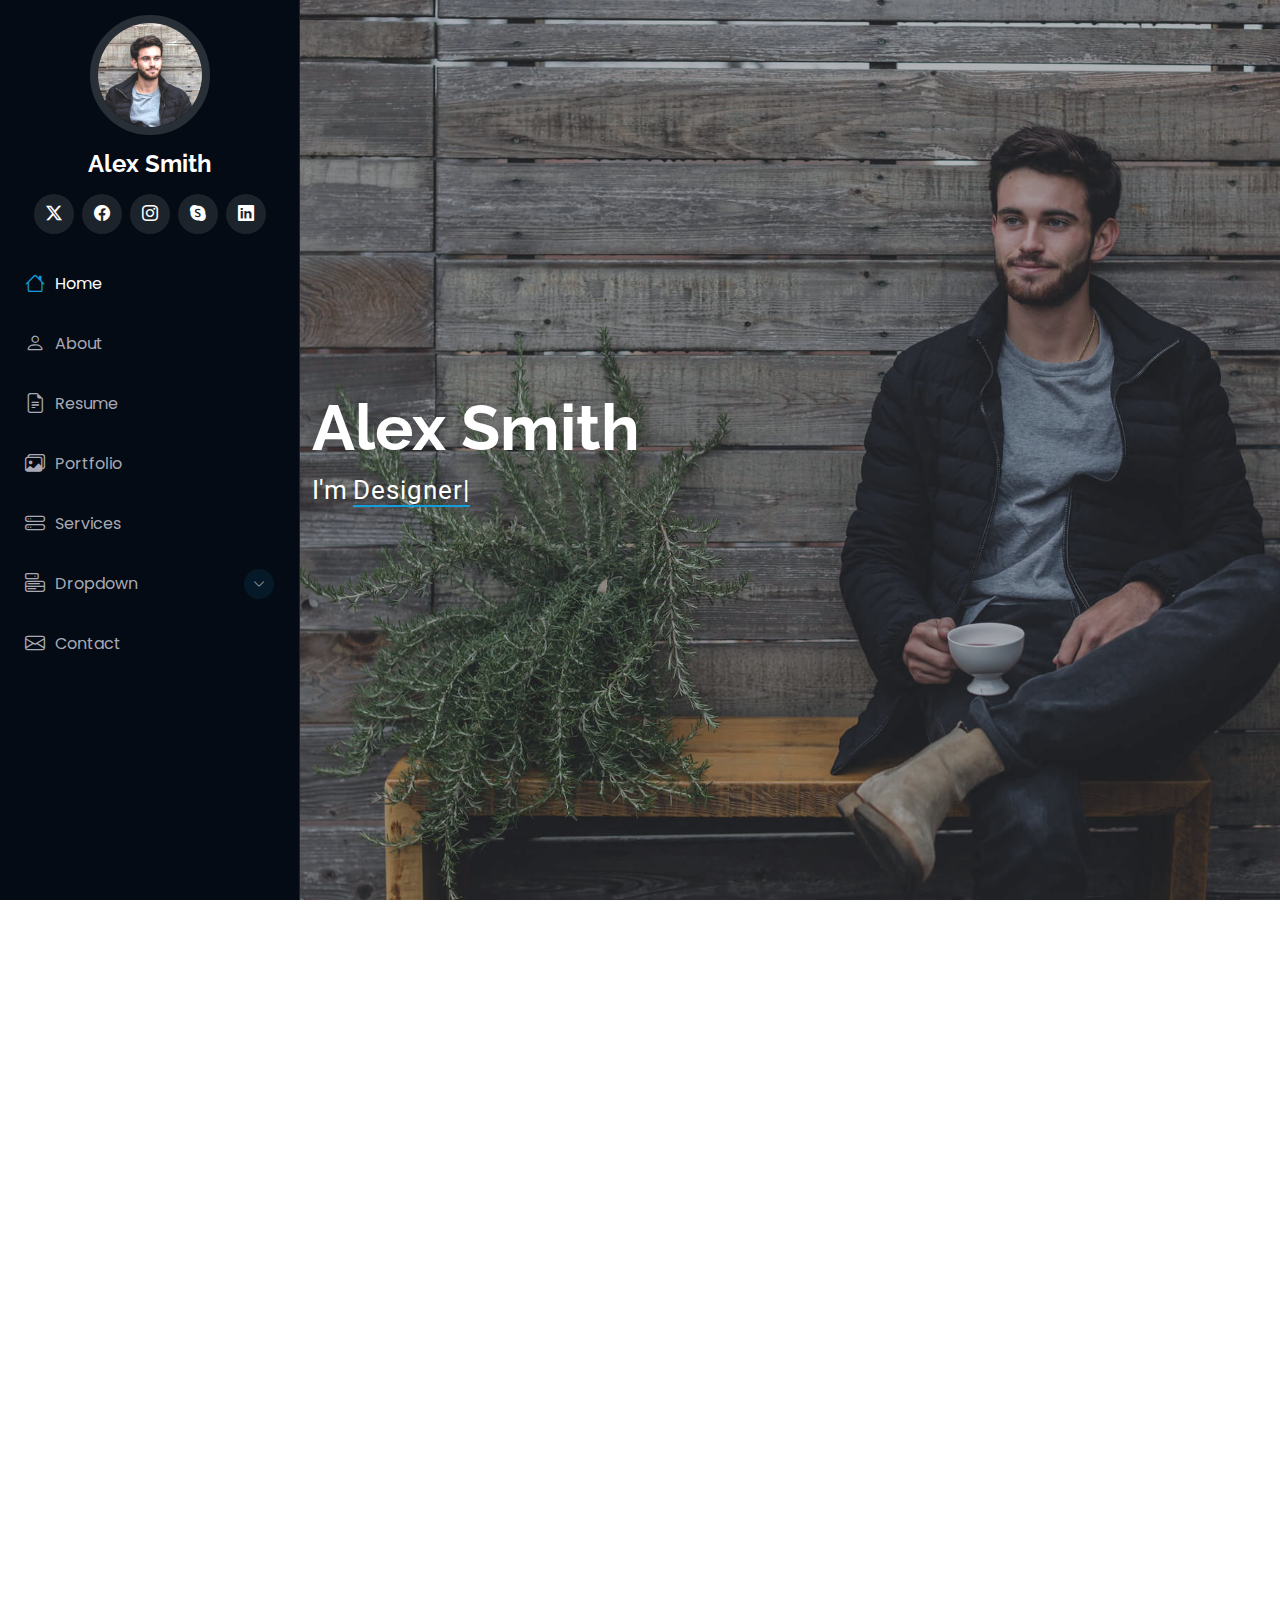
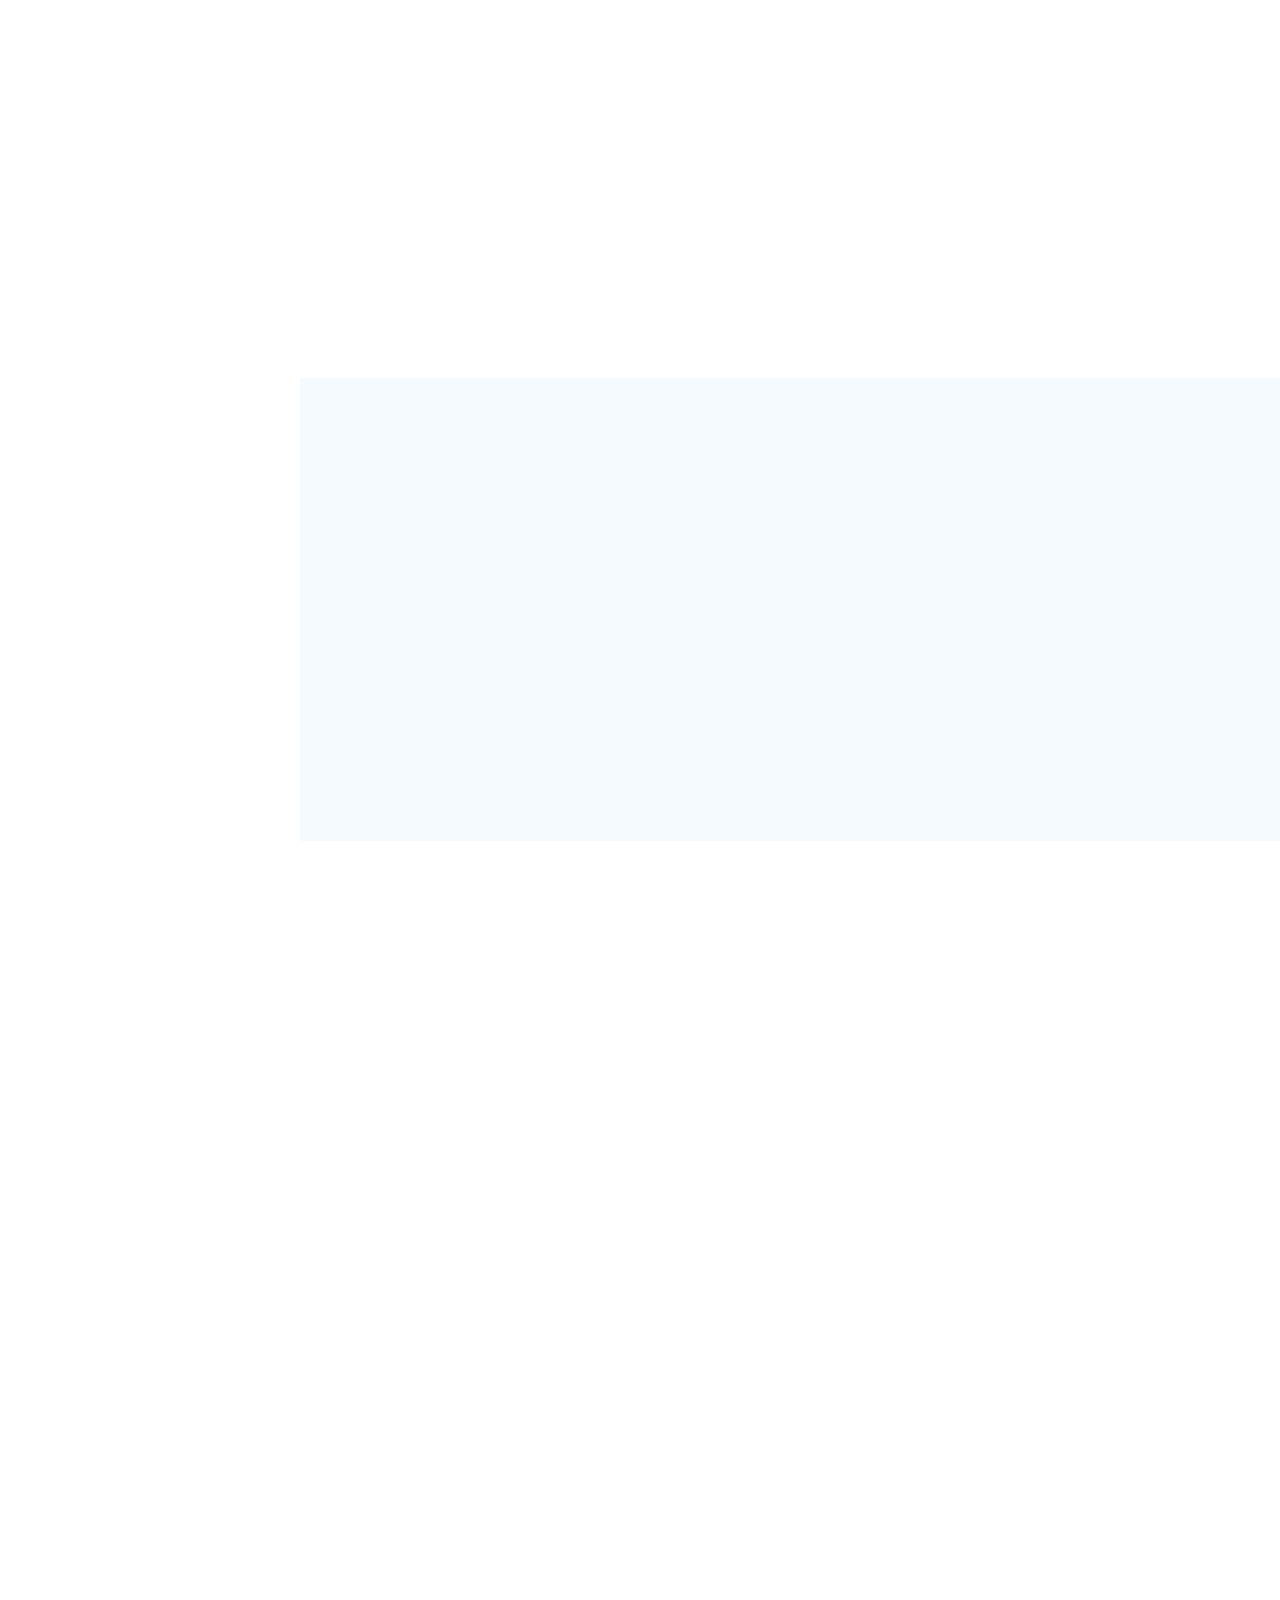
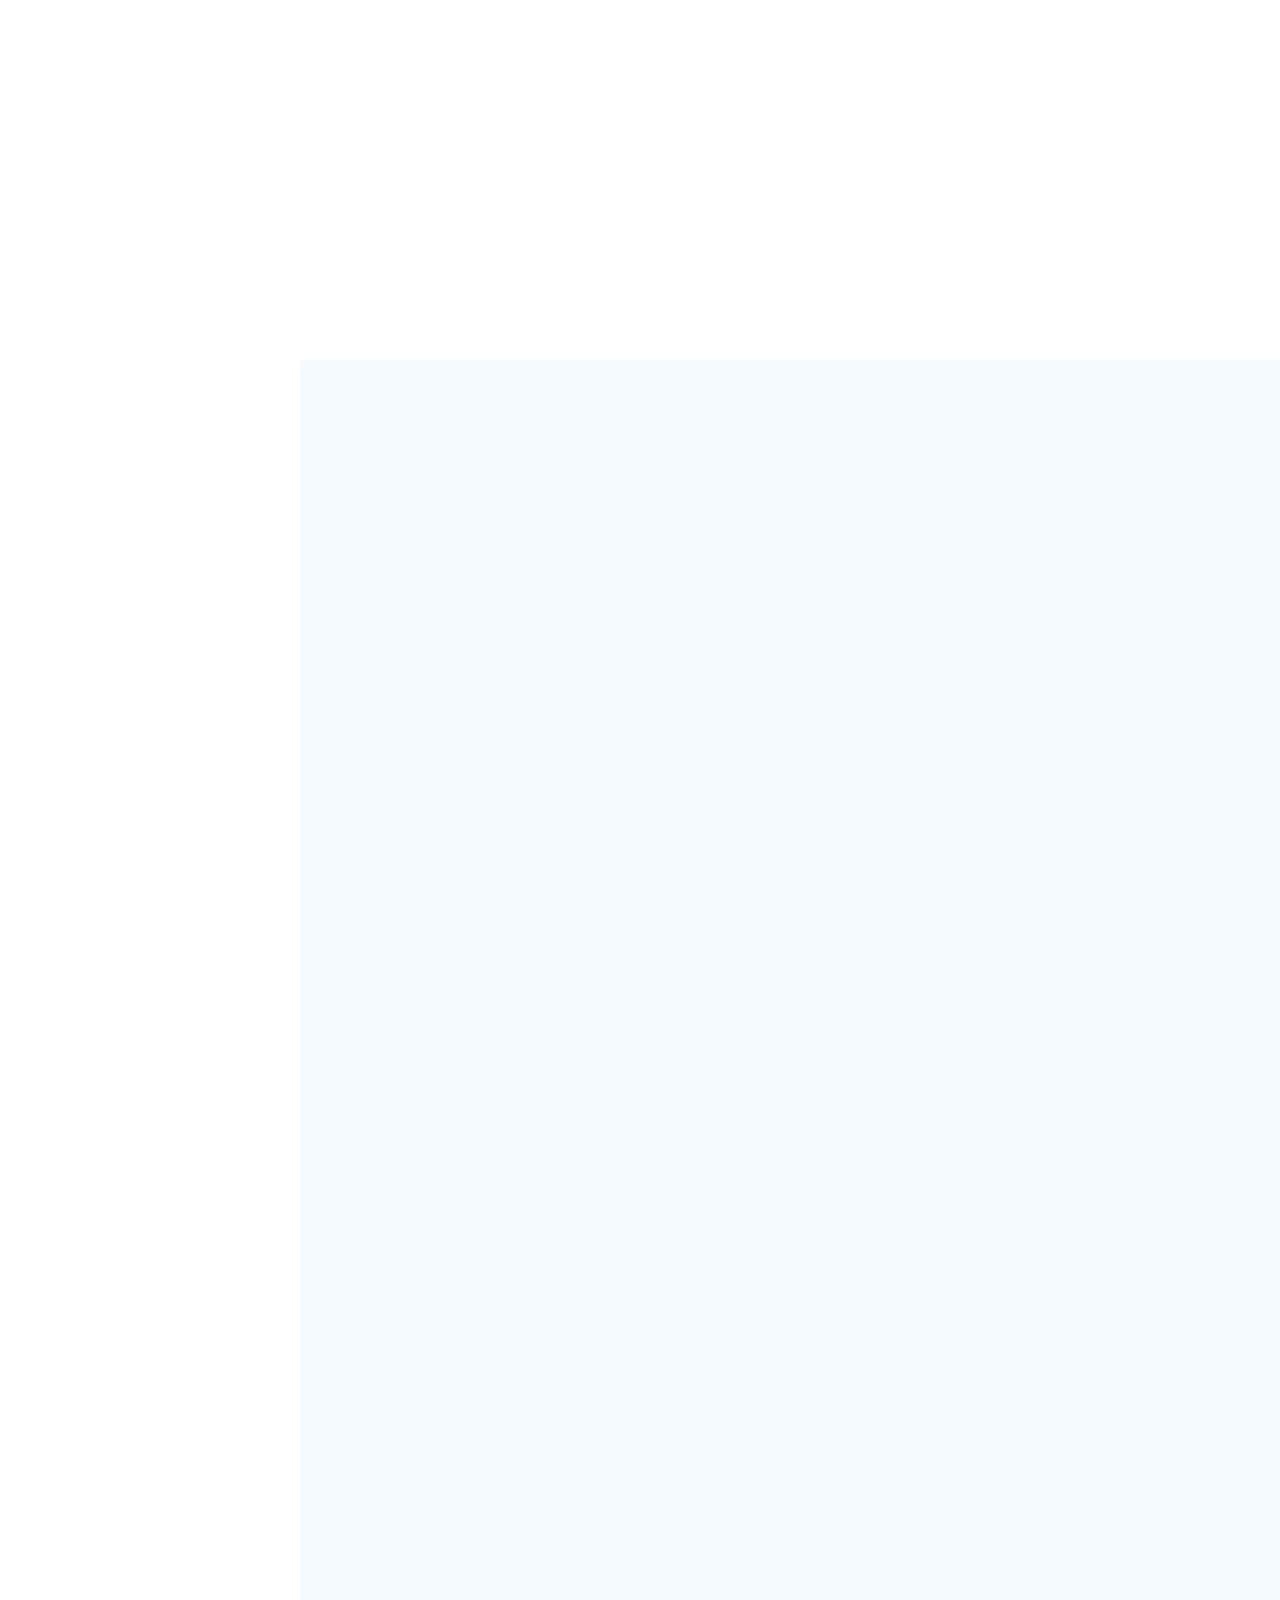
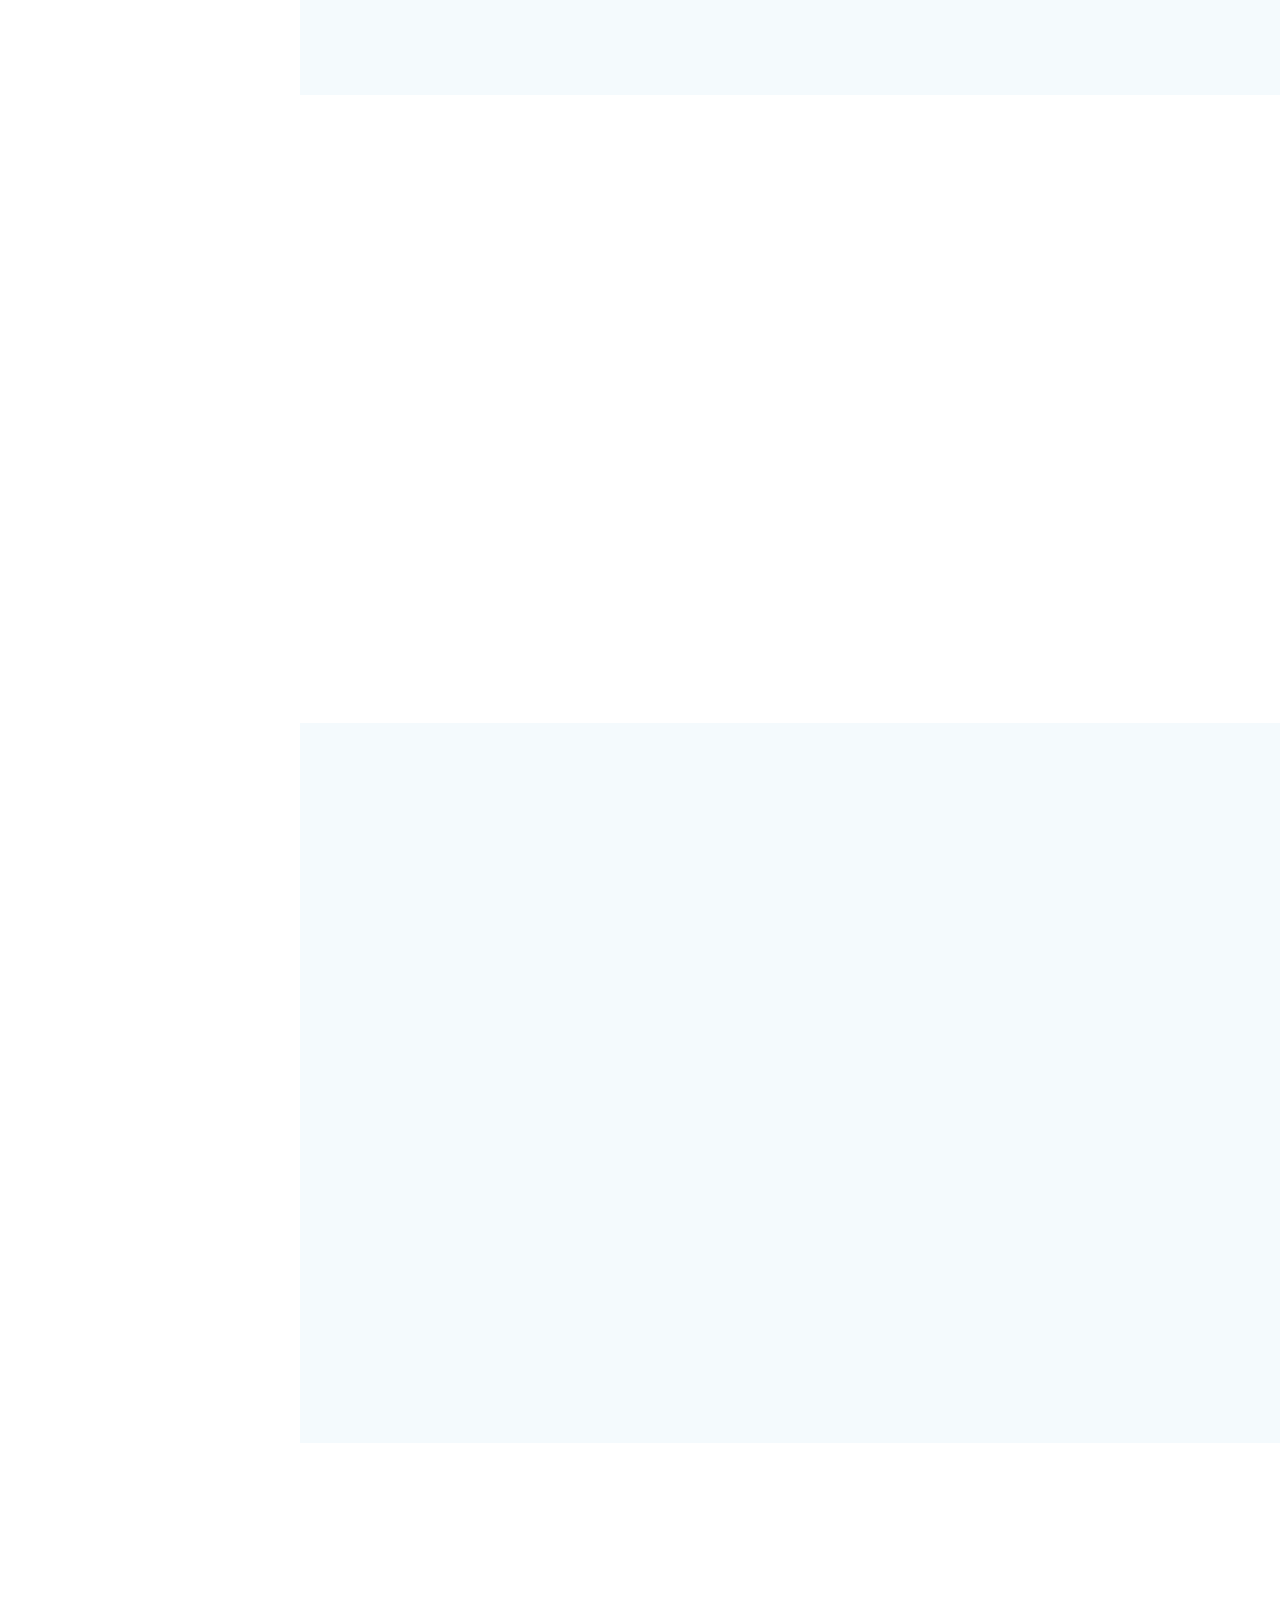
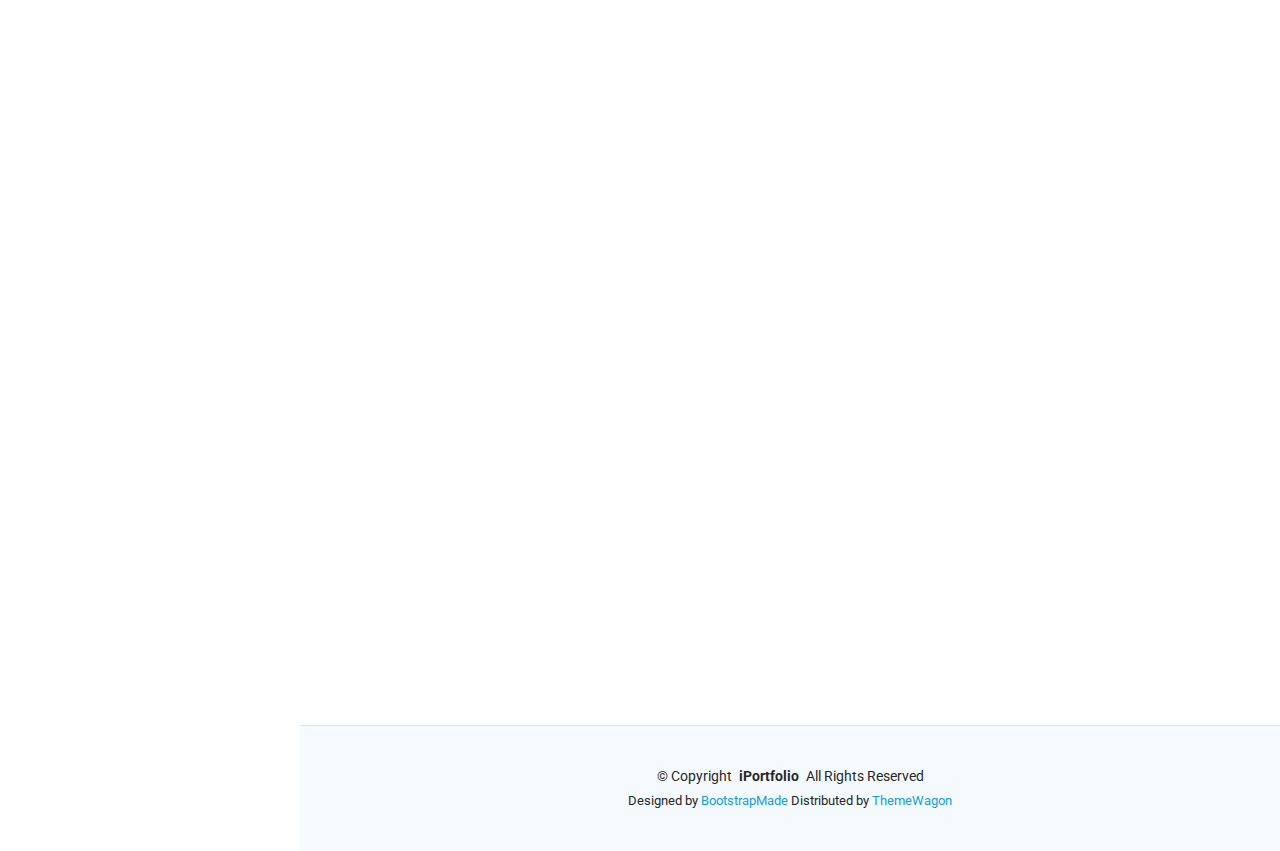
==== index.html @ f2e48aae "all files uploaded" ====
<!DOCTYPE html>
<html lang="en">

<head>
  <meta charset="utf-8">
  <meta content="width=device-width, initial-scale=1.0" name="viewport">
  <title>Index - iPortfolio Bootstrap Template</title>
  <meta content="" name="description">
  <meta content="" name="keywords">

  <!-- Favicons -->
  <link href="assets/img/favicon.png" rel="icon">
  <link href="assets/img/apple-touch-icon.png" rel="apple-touch-icon">

  <!-- Fonts -->
  <link href="https://fonts.googleapis.com" rel="preconnect">
  <link href="https://fonts.gstatic.com" rel="preconnect" crossorigin>
  <link href="https://fonts.googleapis.com/css2?family=Roboto:ital,wght@0,100;0,300;0,400;0,500;0,700;0,900;1,100;1,300;1,400;1,500;1,700;1,900&family=Poppins:ital,wght@0,100;0,200;0,300;0,400;0,500;0,600;0,700;0,800;0,900;1,100;1,200;1,300;1,400;1,500;1,600;1,700;1,800;1,900&family=Raleway:ital,wght@0,100;0,200;0,300;0,400;0,500;0,600;0,700;0,800;0,900;1,100;1,200;1,300;1,400;1,500;1,600;1,700;1,800;1,900&display=swap" rel="stylesheet">

  <!-- Vendor CSS Files -->
  <link href="assets/vendor/bootstrap/css/bootstrap.min.css" rel="stylesheet">
  <link href="assets/vendor/bootstrap-icons/bootstrap-icons.css" rel="stylesheet">
  <link href="assets/vendor/aos/aos.css" rel="stylesheet">
  <link href="assets/vendor/glightbox/css/glightbox.min.css" rel="stylesheet">
  <link href="assets/vendor/swiper/swiper-bundle.min.css" rel="stylesheet">

  <!-- Main CSS File -->
  <link href="assets/css/main.css" rel="stylesheet">

  <!-- =======================================================
  * Template Name: iPortfolio
  * Template URL: https://bootstrapmade.com/iportfolio-bootstrap-portfolio-websites-template/
  * Updated: Jun 29 2024 with Bootstrap v5.3.3
  * Author: BootstrapMade.com
  * License: https://bootstrapmade.com/license/
  ======================================================== -->
</head>

<body class="index-page">

  <header id="header" class="header dark-background d-flex flex-column">
    <i class="header-toggle d-xl-none bi bi-list"></i>

    <div class="profile-img">
      <img src="assets/img/my-profile-img.jpg" alt="" class="img-fluid rounded-circle">
    </div>

    <a href="index.html" class="logo d-flex align-items-center justify-content-center">
      <!-- Uncomment the line below if you also wish to use an image logo -->
      <!-- <img src="assets/img/logo.png" alt=""> -->
      <h1 class="sitename">Alex Smith</h1>
    </a>

    <div class="social-links text-center">
      <a href="#" class="twitter"><i class="bi bi-twitter-x"></i></a>
      <a href="#" class="facebook"><i class="bi bi-facebook"></i></a>
      <a href="#" class="instagram"><i class="bi bi-instagram"></i></a>
      <a href="#" class="google-plus"><i class="bi bi-skype"></i></a>
      <a href="#" class="linkedin"><i class="bi bi-linkedin"></i></a>
    </div>

    <nav id="navmenu" class="navmenu">
      <ul>
        <li><a href="#hero" class="active"><i class="bi bi-house navicon"></i>Home</a></li>
        <li><a href="#about"><i class="bi bi-person navicon"></i> About</a></li>
        <li><a href="#resume"><i class="bi bi-file-earmark-text navicon"></i> Resume</a></li>
        <li><a href="#portfolio"><i class="bi bi-images navicon"></i> Portfolio</a></li>
        <li><a href="#services"><i class="bi bi-hdd-stack navicon"></i> Services</a></li>
        <li class="dropdown"><a href="#"><i class="bi bi-menu-button navicon"></i> <span>Dropdown</span> <i class="bi bi-chevron-down toggle-dropdown"></i></a>
          <ul>
            <li><a href="#">Dropdown 1</a></li>
            <li class="dropdown"><a href="#"><span>Deep Dropdown</span> <i class="bi bi-chevron-down toggle-dropdown"></i></a>
              <ul>
                <li><a href="#">Deep Dropdown 1</a></li>
                <li><a href="#">Deep Dropdown 2</a></li>
                <li><a href="#">Deep Dropdown 3</a></li>
                <li><a href="#">Deep Dropdown 4</a></li>
                <li><a href="#">Deep Dropdown 5</a></li>
              </ul>
            </li>
            <li><a href="#">Dropdown 2</a></li>
            <li><a href="#">Dropdown 3</a></li>
            <li><a href="#">Dropdown 4</a></li>
          </ul>
        </li>
        <li><a href="#contact"><i class="bi bi-envelope navicon"></i> Contact</a></li>
      </ul>
    </nav>

  </header>

  <main class="main">

    <!-- Hero Section -->
    <section id="hero" class="hero section dark-background">

      <img src="assets/img/hero-bg.jpg" alt="" data-aos="fade-in" class="">

      <div class="container" data-aos="fade-up" data-aos-delay="100">
        <h2>Alex Smith</h2>
        <p>I'm <span class="typed" data-typed-items="Designer, Developer, Freelancer, Photographer">Designer</span><span class="typed-cursor typed-cursor--blink" aria-hidden="true"></span><span class="typed-cursor typed-cursor--blink" aria-hidden="true"></span></p>
      </div>

    </section><!-- /Hero Section -->

    <!-- About Section -->
    <section id="about" class="about section">

      <!-- Section Title -->
      <div class="container section-title" data-aos="fade-up">
        <h2>About</h2>
        <p>Magnam dolores commodi suscipit. Necessitatibus eius consequatur ex aliquid fuga eum quidem. Sit sint consectetur velit. Quisquam quos quisquam cupiditate. Et nemo qui impedit suscipit alias ea. Quia fugiat sit in iste officiis commodi quidem hic quas.</p>
      </div><!-- End Section Title -->

      <div class="container" data-aos="fade-up" data-aos-delay="100">

        <div class="row gy-4 justify-content-center">
          <div class="col-lg-4">
            <img src="assets/img/my-profile-img.jpg" class="img-fluid" alt="">
          </div>
          <div class="col-lg-8 content">
            <h2>UI/UX Designer &amp; Web Developer.</h2>
            <p class="fst-italic py-3">
              Lorem ipsum dolor sit amet, consectetur adipiscing elit, sed do eiusmod tempor incididunt ut labore et dolore
              magna aliqua.
            </p>
            <div class="row">
              <div class="col-lg-6">
                <ul>
                  <li><i class="bi bi-chevron-right"></i> <strong>Birthday:</strong> <span>1 May 1995</span></li>
                  <li><i class="bi bi-chevron-right"></i> <strong>Website:</strong> <span>www.example.com</span></li>
                  <li><i class="bi bi-chevron-right"></i> <strong>Phone:</strong> <span>+123 456 7890</span></li>
                  <li><i class="bi bi-chevron-right"></i> <strong>City:</strong> <span>New York, USA</span></li>
                </ul>
              </div>
              <div class="col-lg-6">
                <ul>
                  <li><i class="bi bi-chevron-right"></i> <strong>Age:</strong> <span>30</span></li>
                  <li><i class="bi bi-chevron-right"></i> <strong>Degree:</strong> <span>Master</span></li>
                  <li><i class="bi bi-chevron-right"></i> <strong>Email:</strong> <span>email@example.com</span></li>
                  <li><i class="bi bi-chevron-right"></i> <strong>Freelance:</strong> <span>Available</span></li>
                </ul>
              </div>
            </div>
            <p class="py-3">
              Officiis eligendi itaque labore et dolorum mollitia officiis optio vero. Quisquam sunt adipisci omnis et ut. Nulla accusantium dolor incidunt officia tempore. Et eius omnis.
              Cupiditate ut dicta maxime officiis quidem quia. Sed et consectetur qui quia repellendus itaque neque.
            </p>
          </div>
        </div>

      </div>

    </section><!-- /About Section -->

    <!-- Stats Section -->
    <section id="stats" class="stats section">

      <div class="container" data-aos="fade-up" data-aos-delay="100">

        <div class="row gy-4">

          <div class="col-lg-3 col-md-6">
            <div class="stats-item">
              <i class="bi bi-emoji-smile"></i>
              <span data-purecounter-start="0" data-purecounter-end="232" data-purecounter-duration="1" class="purecounter"></span>
              <p><strong>Happy Clients</strong> <span>consequuntur quae</span></p>
            </div>
          </div><!-- End Stats Item -->

          <div class="col-lg-3 col-md-6">
            <div class="stats-item">
              <i class="bi bi-journal-richtext"></i>
              <span data-purecounter-start="0" data-purecounter-end="521" data-purecounter-duration="1" class="purecounter"></span>
              <p><strong>Projects</strong> <span>adipisci atque cum quia aut</span></p>
            </div>
          </div><!-- End Stats Item -->

          <div class="col-lg-3 col-md-6">
            <div class="stats-item">
              <i class="bi bi-headset"></i>
              <span data-purecounter-start="0" data-purecounter-end="1453" data-purecounter-duration="1" class="purecounter"></span>
              <p><strong>Hours Of Support</strong> <span>aut commodi quaerat</span></p>
            </div>
          </div><!-- End Stats Item -->

          <div class="col-lg-3 col-md-6">
            <div class="stats-item">
              <i class="bi bi-people"></i>
              <span data-purecounter-start="0" data-purecounter-end="32" data-purecounter-duration="1" class="purecounter"></span>
              <p><strong>Hard Workers</strong> <span>rerum asperiores dolor</span></p>
            </div>
          </div><!-- End Stats Item -->

        </div>

      </div>

    </section><!-- /Stats Section -->

    <!-- Skills Section -->
    <section id="skills" class="skills section light-background">

      <!-- Section Title -->
      <div class="container section-title" data-aos="fade-up">
        <h2>Skills</h2>
        <p>Necessitatibus eius consequatur ex aliquid fuga eum quidem sint consectetur velit</p>
      </div><!-- End Section Title -->

      <div class="container" data-aos="fade-up" data-aos-delay="100">

        <div class="row skills-content skills-animation">

          <div class="col-lg-6">

            <div class="progress">
              <span class="skill"><span>HTML</span> <i class="val">100%</i></span>
              <div class="progress-bar-wrap">
                <div class="progress-bar" role="progressbar" aria-valuenow="100" aria-valuemin="0" aria-valuemax="100"></div>
              </div>
            </div><!-- End Skills Item -->

            <div class="progress">
              <span class="skill"><span>CSS</span> <i class="val">90%</i></span>
              <div class="progress-bar-wrap">
                <div class="progress-bar" role="progressbar" aria-valuenow="90" aria-valuemin="0" aria-valuemax="100"></div>
              </div>
            </div><!-- End Skills Item -->

            <div class="progress">
              <span class="skill"><span>JavaScript</span> <i class="val">75%</i></span>
              <div class="progress-bar-wrap">
                <div class="progress-bar" role="progressbar" aria-valuenow="75" aria-valuemin="0" aria-valuemax="100"></div>
              </div>
            </div><!-- End Skills Item -->

          </div>

          <div class="col-lg-6">

            <div class="progress">
              <span class="skill"><span>PHP</span> <i class="val">80%</i></span>
              <div class="progress-bar-wrap">
                <div class="progress-bar" role="progressbar" aria-valuenow="80" aria-valuemin="0" aria-valuemax="100"></div>
              </div>
            </div><!-- End Skills Item -->

            <div class="progress">
              <span class="skill"><span>WordPress/CMS</span> <i class="val">90%</i></span>
              <div class="progress-bar-wrap">
                <div class="progress-bar" role="progressbar" aria-valuenow="90" aria-valuemin="0" aria-valuemax="100"></div>
              </div>
            </div><!-- End Skills Item -->

            <div class="progress">
              <span class="skill"><span>Photoshop</span> <i class="val">55%</i></span>
              <div class="progress-bar-wrap">
                <div class="progress-bar" role="progressbar" aria-valuenow="55" aria-valuemin="0" aria-valuemax="100"></div>
              </div>
            </div><!-- End Skills Item -->

          </div>

        </div>

      </div>

    </section><!-- /Skills Section -->

    <!-- Resume Section -->
    <section id="resume" class="resume section">

      <!-- Section Title -->
      <div class="container section-title" data-aos="fade-up">
        <h2>Resume</h2>
        <p>Magnam dolores commodi suscipit. Necessitatibus eius consequatur ex aliquid fuga eum quidem. Sit sint consectetur velit. Quisquam quos quisquam cupiditate. Et nemo qui impedit suscipit alias ea. Quia fugiat sit in iste officiis commodi quidem hic quas.</p>
      </div><!-- End Section Title -->

      <div class="container">

        <div class="row">

          <div class="col-lg-6" data-aos="fade-up" data-aos-delay="100">
            <h3 class="resume-title">Sumary</h3>

            <div class="resume-item pb-0">
              <h4>Brandon Johnson</h4>
              <p><em>Innovative and deadline-driven Graphic Designer with 3+ years of experience designing and developing user-centered digital/print marketing material from initial concept to final, polished deliverable.</em></p>
              <ul>
                <li>Portland par 127,Orlando, FL</li>
                <li>(123) 456-7891</li>
                <li>alice.barkley@example.com</li>
              </ul>
            </div><!-- Edn Resume Item -->

            <h3 class="resume-title">Education</h3>
            <div class="resume-item">
              <h4>Master of Fine Arts &amp; Graphic Design</h4>
              <h5>2015 - 2016</h5>
              <p><em>Rochester Institute of Technology, Rochester, NY</em></p>
              <p>Qui deserunt veniam. Et sed aliquam labore tempore sed quisquam iusto autem sit. Ea vero voluptatum qui ut dignissimos deleniti nerada porti sand markend</p>
            </div><!-- Edn Resume Item -->

            <div class="resume-item">
              <h4>Bachelor of Fine Arts &amp; Graphic Design</h4>
              <h5>2010 - 2014</h5>
              <p><em>Rochester Institute of Technology, Rochester, NY</em></p>
              <p>Quia nobis sequi est occaecati aut. Repudiandae et iusto quae reiciendis et quis Eius vel ratione eius unde vitae rerum voluptates asperiores voluptatem Earum molestiae consequatur neque etlon sader mart dila</p>
            </div><!-- Edn Resume Item -->

          </div>

          <div class="col-lg-6" data-aos="fade-up" data-aos-delay="200">
            <h3 class="resume-title">Professional Experience</h3>
            <div class="resume-item">
              <h4>Senior graphic design specialist</h4>
              <h5>2019 - Present</h5>
              <p><em>Experion, New York, NY </em></p>
              <ul>
                <li>Lead in the design, development, and implementation of the graphic, layout, and production communication materials</li>
                <li>Delegate tasks to the 7 members of the design team and provide counsel on all aspects of the project. </li>
                <li>Supervise the assessment of all graphic materials in order to ensure quality and accuracy of the design</li>
                <li>Oversee the efficient use of production project budgets ranging from $2,000 - $25,000</li>
              </ul>
            </div><!-- Edn Resume Item -->

            <div class="resume-item">
              <h4>Graphic design specialist</h4>
              <h5>2017 - 2018</h5>
              <p><em>Stepping Stone Advertising, New York, NY</em></p>
              <ul>
                <li>Developed numerous marketing programs (logos, brochures,infographics, presentations, and advertisements).</li>
                <li>Managed up to 5 projects or tasks at a given time while under pressure</li>
                <li>Recommended and consulted with clients on the most appropriate graphic design</li>
                <li>Created 4+ design presentations and proposals a month for clients and account managers</li>
              </ul>
            </div><!-- Edn Resume Item -->

          </div>

        </div>

      </div>

    </section><!-- /Resume Section -->

    <!-- Portfolio Section -->
    <section id="portfolio" class="portfolio section light-background">

      <!-- Section Title -->
      <div class="container section-title" data-aos="fade-up">
        <h2>Portfolio</h2>
        <p>Magnam dolores commodi suscipit. Necessitatibus eius consequatur ex aliquid fuga eum quidem. Sit sint consectetur velit. Quisquam quos quisquam cupiditate. Et nemo qui impedit suscipit alias ea. Quia fugiat sit in iste officiis commodi quidem hic quas.</p>
      </div><!-- End Section Title -->

      <div class="container">

        <div class="isotope-layout" data-default-filter="*" data-layout="masonry" data-sort="original-order">

          <ul class="portfolio-filters isotope-filters" data-aos="fade-up" data-aos-delay="100">
            <li data-filter="*" class="filter-active">All</li>
            <li data-filter=".filter-app">App</li>
            <li data-filter=".filter-product">Product</li>
            <li data-filter=".filter-branding">Branding</li>
            <li data-filter=".filter-books">Books</li>
          </ul><!-- End Portfolio Filters -->

          <div class="row gy-4 isotope-container" data-aos="fade-up" data-aos-delay="200">

            <div class="col-lg-4 col-md-6 portfolio-item isotope-item filter-app">
              <div class="portfolio-content h-100">
                <img src="assets/img/portfolio/app-1.jpg" class="img-fluid" alt="">
                <div class="portfolio-info">
                  <h4>App 1</h4>
                  <p>Lorem ipsum, dolor sit amet consectetur</p>
                  <a href="assets/img/portfolio/app-1.jpg" title="App 1" data-gallery="portfolio-gallery-app" class="glightbox preview-link"><i class="bi bi-zoom-in"></i></a>
                  <a href="portfolio-details.html" title="More Details" class="details-link"><i class="bi bi-link-45deg"></i></a>
                </div>
              </div>
            </div><!-- End Portfolio Item -->

            <div class="col-lg-4 col-md-6 portfolio-item isotope-item filter-product">
              <div class="portfolio-content h-100">
                <img src="assets/img/portfolio/product-1.jpg" class="img-fluid" alt="">
                <div class="portfolio-info">
                  <h4>Product 1</h4>
                  <p>Lorem ipsum, dolor sit amet consectetur</p>
                  <a href="assets/img/portfolio/product-1.jpg" title="Product 1" data-gallery="portfolio-gallery-product" class="glightbox preview-link"><i class="bi bi-zoom-in"></i></a>
                  <a href="portfolio-details.html" title="More Details" class="details-link"><i class="bi bi-link-45deg"></i></a>
                </div>
              </div>
            </div><!-- End Portfolio Item -->

            <div class="col-lg-4 col-md-6 portfolio-item isotope-item filter-branding">
              <div class="portfolio-content h-100">
                <img src="assets/img/portfolio/branding-1.jpg" class="img-fluid" alt="">
                <div class="portfolio-info">
                  <h4>Branding 1</h4>
                  <p>Lorem ipsum, dolor sit amet consectetur</p>
                  <a href="assets/img/portfolio/branding-1.jpg" title="Branding 1" data-gallery="portfolio-gallery-branding" class="glightbox preview-link"><i class="bi bi-zoom-in"></i></a>
                  <a href="portfolio-details.html" title="More Details" class="details-link"><i class="bi bi-link-45deg"></i></a>
                </div>
              </div>
            </div><!-- End Portfolio Item -->

            <div class="col-lg-4 col-md-6 portfolio-item isotope-item filter-books">
              <div class="portfolio-content h-100">
                <img src="assets/img/portfolio/books-1.jpg" class="img-fluid" alt="">
                <div class="portfolio-info">
                  <h4>Books 1</h4>
                  <p>Lorem ipsum, dolor sit amet consectetur</p>
                  <a href="assets/img/portfolio/books-1.jpg" title="Branding 1" data-gallery="portfolio-gallery-book" class="glightbox preview-link"><i class="bi bi-zoom-in"></i></a>
                  <a href="portfolio-details.html" title="More Details" class="details-link"><i class="bi bi-link-45deg"></i></a>
                </div>
              </div>
            </div><!-- End Portfolio Item -->

            <div class="col-lg-4 col-md-6 portfolio-item isotope-item filter-app">
              <div class="portfolio-content h-100">
                <img src="assets/img/portfolio/app-2.jpg" class="img-fluid" alt="">
                <div class="portfolio-info">
                  <h4>App 2</h4>
                  <p>Lorem ipsum, dolor sit amet consectetur</p>
                  <a href="assets/img/portfolio/app-2.jpg" title="App 2" data-gallery="portfolio-gallery-app" class="glightbox preview-link"><i class="bi bi-zoom-in"></i></a>
                  <a href="portfolio-details.html" title="More Details" class="details-link"><i class="bi bi-link-45deg"></i></a>
                </div>
              </div>
            </div><!-- End Portfolio Item -->

            <div class="col-lg-4 col-md-6 portfolio-item isotope-item filter-product">
              <div class="portfolio-content h-100">
                <img src="assets/img/portfolio/product-2.jpg" class="img-fluid" alt="">
                <div class="portfolio-info">
                  <h4>Product 2</h4>
                  <p>Lorem ipsum, dolor sit amet consectetur</p>
                  <a href="assets/img/portfolio/product-2.jpg" title="Product 2" data-gallery="portfolio-gallery-product" class="glightbox preview-link"><i class="bi bi-zoom-in"></i></a>
                  <a href="portfolio-details.html" title="More Details" class="details-link"><i class="bi bi-link-45deg"></i></a>
                </div>
              </div>
            </div><!-- End Portfolio Item -->

            <div class="col-lg-4 col-md-6 portfolio-item isotope-item filter-branding">
              <div class="portfolio-content h-100">
                <img src="assets/img/portfolio/branding-2.jpg" class="img-fluid" alt="">
                <div class="portfolio-info">
                  <h4>Branding 2</h4>
                  <p>Lorem ipsum, dolor sit amet consectetur</p>
                  <a href="assets/img/portfolio/branding-2.jpg" title="Branding 2" data-gallery="portfolio-gallery-branding" class="glightbox preview-link"><i class="bi bi-zoom-in"></i></a>
                  <a href="portfolio-details.html" title="More Details" class="details-link"><i class="bi bi-link-45deg"></i></a>
                </div>
              </div>
            </div><!-- End Portfolio Item -->

            <div class="col-lg-4 col-md-6 portfolio-item isotope-item filter-books">
              <div class="portfolio-content h-100">
                <img src="assets/img/portfolio/books-2.jpg" class="img-fluid" alt="">
                <div class="portfolio-info">
                  <h4>Books 2</h4>
                  <p>Lorem ipsum, dolor sit amet consectetur</p>
                  <a href="assets/img/portfolio/books-2.jpg" title="Branding 2" data-gallery="portfolio-gallery-book" class="glightbox preview-link"><i class="bi bi-zoom-in"></i></a>
                  <a href="portfolio-details.html" title="More Details" class="details-link"><i class="bi bi-link-45deg"></i></a>
                </div>
              </div>
            </div><!-- End Portfolio Item -->

            <div class="col-lg-4 col-md-6 portfolio-item isotope-item filter-app">
              <div class="portfolio-content h-100">
                <img src="assets/img/portfolio/app-3.jpg" class="img-fluid" alt="">
                <div class="portfolio-info">
                  <h4>App 3</h4>
                  <p>Lorem ipsum, dolor sit amet consectetur</p>
                  <a href="assets/img/portfolio/app-3.jpg" title="App 3" data-gallery="portfolio-gallery-app" class="glightbox preview-link"><i class="bi bi-zoom-in"></i></a>
                  <a href="portfolio-details.html" title="More Details" class="details-link"><i class="bi bi-link-45deg"></i></a>
                </div>
              </div>
            </div><!-- End Portfolio Item -->

            <div class="col-lg-4 col-md-6 portfolio-item isotope-item filter-product">
              <div class="portfolio-content h-100">
                <img src="assets/img/portfolio/product-3.jpg" class="img-fluid" alt="">
                <div class="portfolio-info">
                  <h4>Product 3</h4>
                  <p>Lorem ipsum, dolor sit amet consectetur</p>
                  <a href="assets/img/portfolio/product-3.jpg" title="Product 3" data-gallery="portfolio-gallery-product" class="glightbox preview-link"><i class="bi bi-zoom-in"></i></a>
                  <a href="portfolio-details.html" title="More Details" class="details-link"><i class="bi bi-link-45deg"></i></a>
                </div>
              </div>
            </div><!-- End Portfolio Item -->

            <div class="col-lg-4 col-md-6 portfolio-item isotope-item filter-branding">
              <div class="portfolio-content h-100">
                <img src="assets/img/portfolio/branding-3.jpg" class="img-fluid" alt="">
                <div class="portfolio-info">
                  <h4>Branding 3</h4>
                  <p>Lorem ipsum, dolor sit amet consectetur</p>
                  <a href="assets/img/portfolio/branding-3.jpg" title="Branding 2" data-gallery="portfolio-gallery-branding" class="glightbox preview-link"><i class="bi bi-zoom-in"></i></a>
                  <a href="portfolio-details.html" title="More Details" class="details-link"><i class="bi bi-link-45deg"></i></a>
                </div>
              </div>
            </div><!-- End Portfolio Item -->

            <div class="col-lg-4 col-md-6 portfolio-item isotope-item filter-books">
              <div class="portfolio-content h-100">
                <img src="assets/img/portfolio/books-3.jpg" class="img-fluid" alt="">
                <div class="portfolio-info">
                  <h4>Books 3</h4>
                  <p>Lorem ipsum, dolor sit amet consectetur</p>
                  <a href="assets/img/portfolio/books-3.jpg" title="Branding 3" data-gallery="portfolio-gallery-book" class="glightbox preview-link"><i class="bi bi-zoom-in"></i></a>
                  <a href="portfolio-details.html" title="More Details" class="details-link"><i class="bi bi-link-45deg"></i></a>
                </div>
              </div>
            </div><!-- End Portfolio Item -->

          </div><!-- End Portfolio Container -->

        </div>

      </div>

    </section><!-- /Portfolio Section -->

    <!-- Services Section -->
    <section id="services" class="services section">

      <!-- Section Title -->
      <div class="container section-title" data-aos="fade-up">
        <h2>Services</h2>
        <p>Magnam dolores commodi suscipit. Necessitatibus eius consequatur ex aliquid fuga eum quidem. Sit sint consectetur velit. Quisquam quos quisquam cupiditate. Et nemo qui impedit suscipit alias ea. Quia fugiat sit in iste officiis commodi quidem hic quas.</p>
      </div><!-- End Section Title -->

      <div class="container">

        <div class="row gy-4">

          <div class="col-lg-4 col-md-6 service-item d-flex" data-aos="fade-up" data-aos-delay="100">
            <div class="icon flex-shrink-0"><i class="bi bi-briefcase"></i></div>
            <div>
              <h4 class="title"><a href="service-details.html" class="stretched-link">Lorem Ipsum</a></h4>
              <p class="description">Voluptatum deleniti atque corrupti quos dolores et quas molestias excepturi sint occaecati cupiditate non provident</p>
            </div>
          </div>
          <!-- End Service Item -->

          <div class="col-lg-4 col-md-6 service-item d-flex" data-aos="fade-up" data-aos-delay="200">
            <div class="icon flex-shrink-0"><i class="bi bi-card-checklist"></i></div>
            <div>
              <h4 class="title"><a href="service-details.html" class="stretched-link">Dolor Sitema</a></h4>
              <p class="description">Minim veniam, quis nostrud exercitation ullamco laboris nisi ut aliquip ex ea commodo consequat tarad limino ata</p>
            </div>
          </div><!-- End Service Item -->

          <div class="col-lg-4 col-md-6 service-item d-flex" data-aos="fade-up" data-aos-delay="300">
            <div class="icon flex-shrink-0"><i class="bi bi-bar-chart"></i></div>
            <div>
              <h4 class="title"><a href="service-details.html" class="stretched-link">Sed ut perspiciatis</a></h4>
              <p class="description">Duis aute irure dolor in reprehenderit in voluptate velit esse cillum dolore eu fugiat nulla pariatur</p>
            </div>
          </div><!-- End Service Item -->

          <div class="col-lg-4 col-md-6 service-item d-flex" data-aos="fade-up" data-aos-delay="400">
            <div class="icon flex-shrink-0"><i class="bi bi-binoculars"></i></div>
            <div>
              <h4 class="title"><a href="service-details.html" class="stretched-link">Magni Dolores</a></h4>
              <p class="description">Excepteur sint occaecat cupidatat non proident, sunt in culpa qui officia deserunt mollit anim id est laborum</p>
            </div>
          </div><!-- End Service Item -->

          <div class="col-lg-4 col-md-6 service-item d-flex" data-aos="fade-up" data-aos-delay="500">
            <div class="icon flex-shrink-0"><i class="bi bi-brightness-high"></i></div>
            <div>
              <h4 class="title"><a href="service-details.html" class="stretched-link">Nemo Enim</a></h4>
              <p class="description">At vero eos et accusamus et iusto odio dignissimos ducimus qui blanditiis praesentium voluptatum deleniti atque</p>
            </div>
          </div><!-- End Service Item -->

          <div class="col-lg-4 col-md-6 service-item d-flex" data-aos="fade-up" data-aos-delay="600">
            <div class="icon flex-shrink-0"><i class="bi bi-calendar4-week"></i></div>
            <div>
              <h4 class="title"><a href="service-details.html" class="stretched-link">Eiusmod Tempor</a></h4>
              <p class="description">Et harum quidem rerum facilis est et expedita distinctio. Nam libero tempore, cum soluta nobis est eligendi</p>
            </div>
          </div><!-- End Service Item -->

        </div>

      </div>

    </section><!-- /Services Section -->

    <!-- Testimonials Section -->
    <section id="testimonials" class="testimonials section light-background">

      <!-- Section Title -->
      <div class="container section-title" data-aos="fade-up">
        <h2>Testimonials</h2>
        <p>Necessitatibus eius consequatur ex aliquid fuga eum quidem sint consectetur velit</p>
      </div><!-- End Section Title -->

      <div class="container" data-aos="fade-up" data-aos-delay="100">

        <div class="swiper init-swiper">
          <script type="application/json" class="swiper-config">
            {
              "loop": true,
              "speed": 600,
              "autoplay": {
                "delay": 5000
              },
              "slidesPerView": "auto",
              "pagination": {
                "el": ".swiper-pagination",
                "type": "bullets",
                "clickable": true
              },
              "breakpoints": {
                "320": {
                  "slidesPerView": 1,
                  "spaceBetween": 40
                },
                "1200": {
                  "slidesPerView": 3,
                  "spaceBetween": 1
                }
              }
            }
          </script>
          <div class="swiper-wrapper">

            <div class="swiper-slide">
              <div class="testimonial-item">
                <p>
                  <i class="bi bi-quote quote-icon-left"></i>
                  <span>Proin iaculis purus consequat sem cure digni ssim donec porttitora entum suscipit rhoncus. Accusantium quam, ultricies eget id, aliquam eget nibh et. Maecen aliquam, risus at semper.</span>
                  <i class="bi bi-quote quote-icon-right"></i>
                </p>
                <img src="assets/img/testimonials/testimonials-1.jpg" class="testimonial-img" alt="">
                <h3>Saul Goodman</h3>
                <h4>Ceo &amp; Founder</h4>
              </div>
            </div><!-- End testimonial item -->

            <div class="swiper-slide">
              <div class="testimonial-item">
                <p>
                  <i class="bi bi-quote quote-icon-left"></i>
                  <span>Export tempor illum tamen malis malis eram quae irure esse labore quem cillum quid malis quorum velit fore eram velit sunt aliqua noster fugiat irure amet legam anim culpa.</span>
                  <i class="bi bi-quote quote-icon-right"></i>
                </p>
                <img src="assets/img/testimonials/testimonials-2.jpg" class="testimonial-img" alt="">
                <h3>Sara Wilsson</h3>
                <h4>Designer</h4>
              </div>
            </div><!-- End testimonial item -->

            <div class="swiper-slide">
              <div class="testimonial-item">
                <p>
                  <i class="bi bi-quote quote-icon-left"></i>
                  <span>Enim nisi quem export duis labore cillum quae magna enim sint quorum nulla quem veniam duis minim tempor labore quem eram duis noster aute amet eram fore quis sint minim.</span>
                  <i class="bi bi-quote quote-icon-right"></i>
                </p>
                <img src="assets/img/testimonials/testimonials-3.jpg" class="testimonial-img" alt="">
                <h3>Jena Karlis</h3>
                <h4>Store Owner</h4>
              </div>
            </div><!-- End testimonial item -->

            <div class="swiper-slide">
              <div class="testimonial-item">
                <p>
                  <i class="bi bi-quote quote-icon-left"></i>
                  <span>Fugiat enim eram quae cillum dolore dolor amet nulla culpa multos export minim fugiat dolor enim duis veniam ipsum anim magna sunt elit fore quem dolore labore illum veniam.</span>
                  <i class="bi bi-quote quote-icon-right"></i>
                </p>
                <img src="assets/img/testimonials/testimonials-4.jpg" class="testimonial-img" alt="">
                <h3>Matt Brandon</h3>
                <h4>Freelancer</h4>
              </div>
            </div><!-- End testimonial item -->

            <div class="swiper-slide">
              <div class="testimonial-item">
                <p>
                  <i class="bi bi-quote quote-icon-left"></i>
                  <span>Quis quorum aliqua sint quem legam fore sunt eram irure aliqua veniam tempor noster veniam sunt culpa nulla illum cillum fugiat legam esse veniam culpa fore nisi cillum quid.</span>
                  <i class="bi bi-quote quote-icon-right"></i>
                </p>
                <img src="assets/img/testimonials/testimonials-5.jpg" class="testimonial-img" alt="">
                <h3>John Larson</h3>
                <h4>Entrepreneur</h4>
              </div>
            </div><!-- End testimonial item -->

          </div>
          <div class="swiper-pagination"></div>
        </div>

      </div>

    </section><!-- /Testimonials Section -->

    <!-- Contact Section -->
    <section id="contact" class="contact section">

      <!-- Section Title -->
      <div class="container section-title" data-aos="fade-up">
        <h2>Contact</h2>
        <p>Necessitatibus eius consequatur ex aliquid fuga eum quidem sint consectetur velit</p>
      </div><!-- End Section Title -->

      <div class="container" data-aos="fade-up" data-aos-delay="100">

        <div class="row gy-4">

          <div class="col-lg-5">

            <div class="info-wrap">
              <div class="info-item d-flex" data-aos="fade-up" data-aos-delay="200">
                <i class="bi bi-geo-alt flex-shrink-0"></i>
                <div>
                  <h3>Address</h3>
                  <p>A108 Adam Street, New York, NY 535022</p>
                </div>
              </div><!-- End Info Item -->

              <div class="info-item d-flex" data-aos="fade-up" data-aos-delay="300">
                <i class="bi bi-telephone flex-shrink-0"></i>
                <div>
                  <h3>Call Us</h3>
                  <p>+1 5589 55488 55</p>
                </div>
              </div><!-- End Info Item -->

              <div class="info-item d-flex" data-aos="fade-up" data-aos-delay="400">
                <i class="bi bi-envelope flex-shrink-0"></i>
                <div>
                  <h3>Email Us</h3>
                  <p>info@example.com</p>
                </div>
              </div><!-- End Info Item -->

              <iframe src="https://www.google.com/maps/embed?pb=!1m14!1m8!1m3!1d48389.78314118045!2d-74.006138!3d40.710059!3m2!1i1024!2i768!4f13.1!3m3!1m2!1s0x89c25a22a3bda30d%3A0xb89d1fe6bc499443!2sDowntown%20Conference%20Center!5e0!3m2!1sen!2sus!4v1676961268712!5m2!1sen!2sus" frameborder="0" style="border:0; width: 100%; height: 270px;" allowfullscreen="" loading="lazy" referrerpolicy="no-referrer-when-downgrade"></iframe>
            </div>
          </div>

          <div class="col-lg-7">
            <form action="forms/contact.php" method="post" class="php-email-form" data-aos="fade-up" data-aos-delay="200">
              <div class="row gy-4">

                <div class="col-md-6">
                  <label for="name-field" class="pb-2">Your Name</label>
                  <input type="text" name="name" id="name-field" class="form-control" required="">
                </div>

                <div class="col-md-6">
                  <label for="email-field" class="pb-2">Your Email</label>
                  <input type="email" class="form-control" name="email" id="email-field" required="">
                </div>

                <div class="col-md-12">
                  <label for="subject-field" class="pb-2">Subject</label>
                  <input type="text" class="form-control" name="subject" id="subject-field" required="">
                </div>

                <div class="col-md-12">
                  <label for="message-field" class="pb-2">Message</label>
                  <textarea class="form-control" name="message" rows="10" id="message-field" required=""></textarea>
                </div>

                <div class="col-md-12 text-center">
                  <div class="loading">Loading</div>
                  <div class="error-message"></div>
                  <div class="sent-message">Your message has been sent. Thank you!</div>

                  <button type="submit">Send Message</button>
                </div>

              </div>
            </form>
          </div><!-- End Contact Form -->

        </div>

      </div>

    </section><!-- /Contact Section -->

  </main>

  <footer id="footer" class="footer position-relative light-background">

    <div class="container">
      <div class="copyright text-center ">
        <p>© <span>Copyright</span> <strong class="px-1 sitename">iPortfolio</strong> <span>All Rights Reserved</span></p>
      </div>
      <div class="credits">
        <!-- All the links in the footer should remain intact. -->
        <!-- You can delete the links only if you've purchased the pro version. -->
        <!-- Licensing information: https://bootstrapmade.com/license/ -->
        <!-- Purchase the pro version with working PHP/AJAX contact form: [buy-url] -->
        Designed by <a href="https://bootstrapmade.com/">BootstrapMade</a> Distributed by <a href="https://themewagon.com">ThemeWagon</a>
      </div>
    </div>

  </footer>

  <!-- Scroll Top -->
  <a href="#" id="scroll-top" class="scroll-top d-flex align-items-center justify-content-center"><i class="bi bi-arrow-up-short"></i></a>

  <!-- Preloader -->
  <div id="preloader"></div>

  <!-- Vendor JS Files -->
  <script src="assets/vendor/bootstrap/js/bootstrap.bundle.min.js"></script>
  <script src="assets/vendor/php-email-form/validate.js"></script>
  <script src="assets/vendor/aos/aos.js"></script>
  <script src="assets/vendor/typed.js/typed.umd.js"></script>
  <script src="assets/vendor/purecounter/purecounter_vanilla.js"></script>
  <script src="assets/vendor/waypoints/noframework.waypoints.js"></script>
  <script src="assets/vendor/glightbox/js/glightbox.min.js"></script>
  <script src="assets/vendor/imagesloaded/imagesloaded.pkgd.min.js"></script>
  <script src="assets/vendor/isotope-layout/isotope.pkgd.min.js"></script>
  <script src="assets/vendor/swiper/swiper-bundle.min.js"></script>

  <!-- Main JS File -->
  <script src="assets/js/main.js"></script>

</body>

</html>
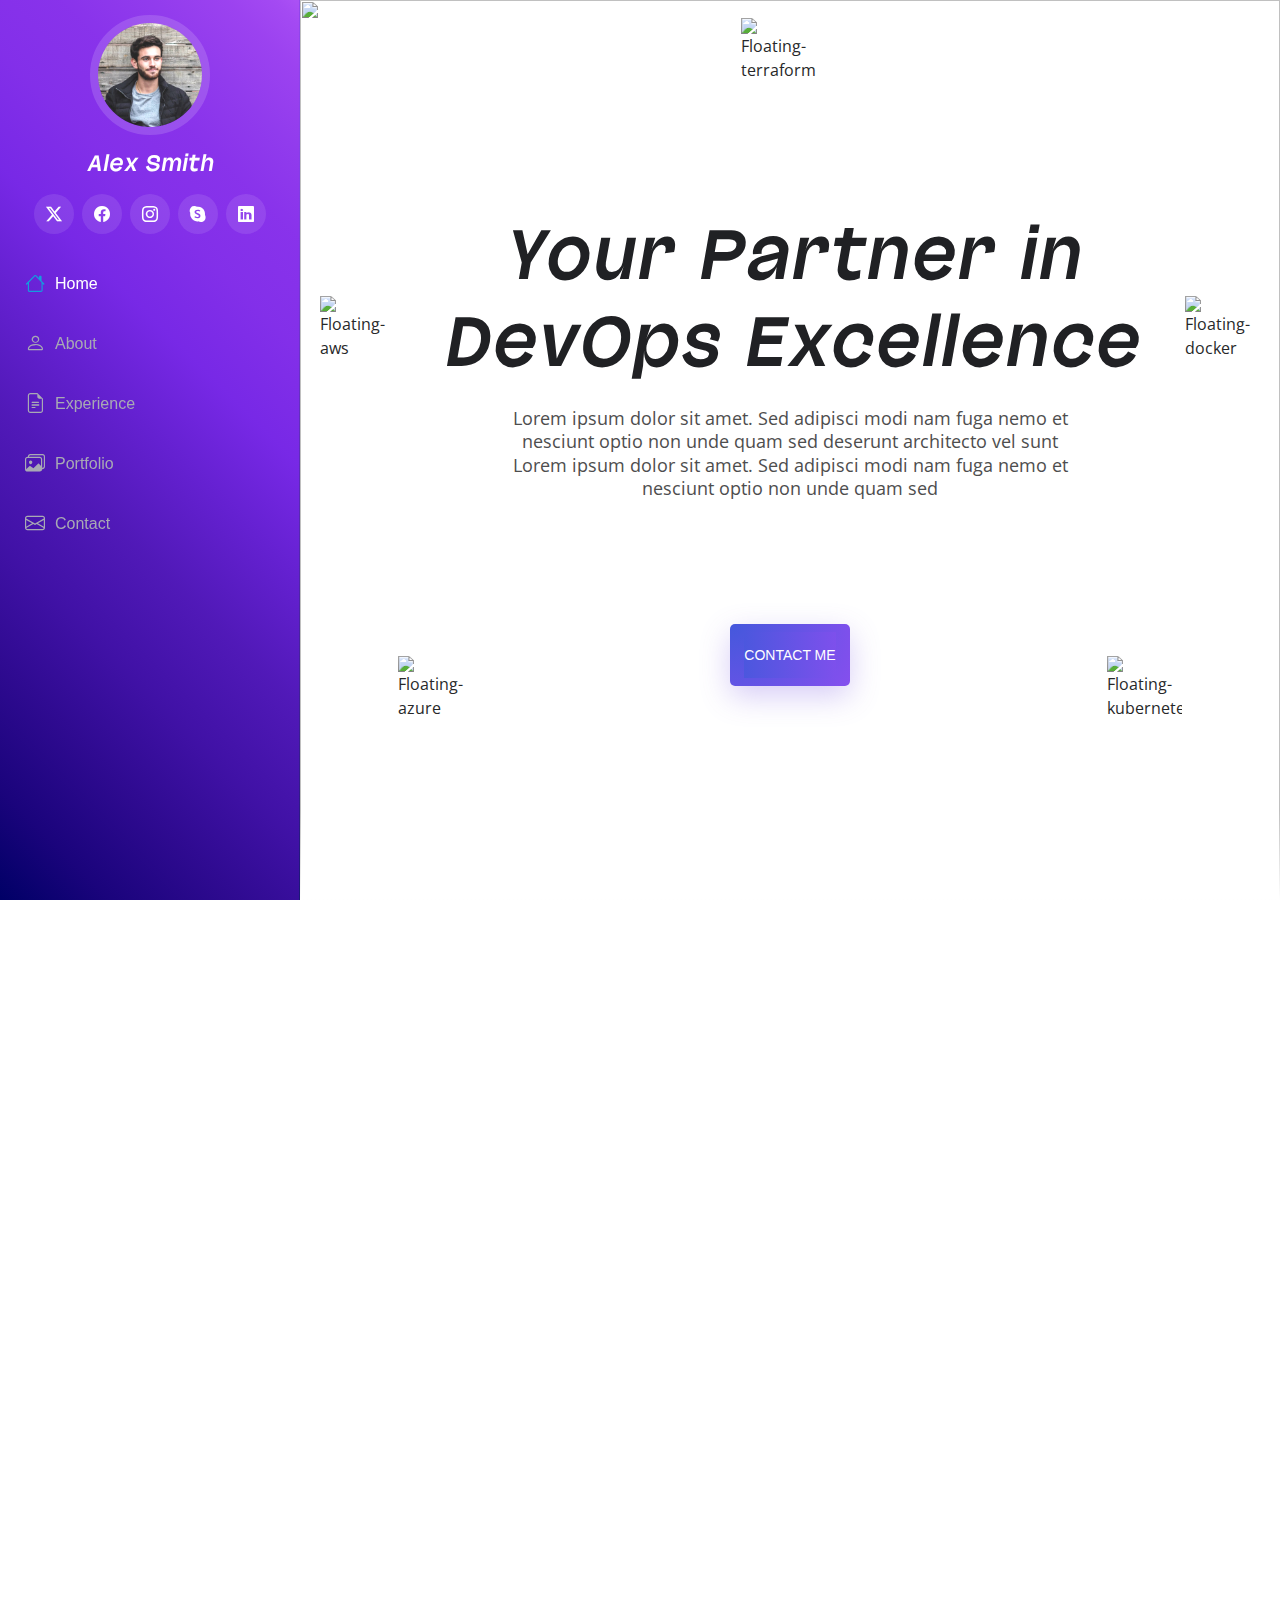
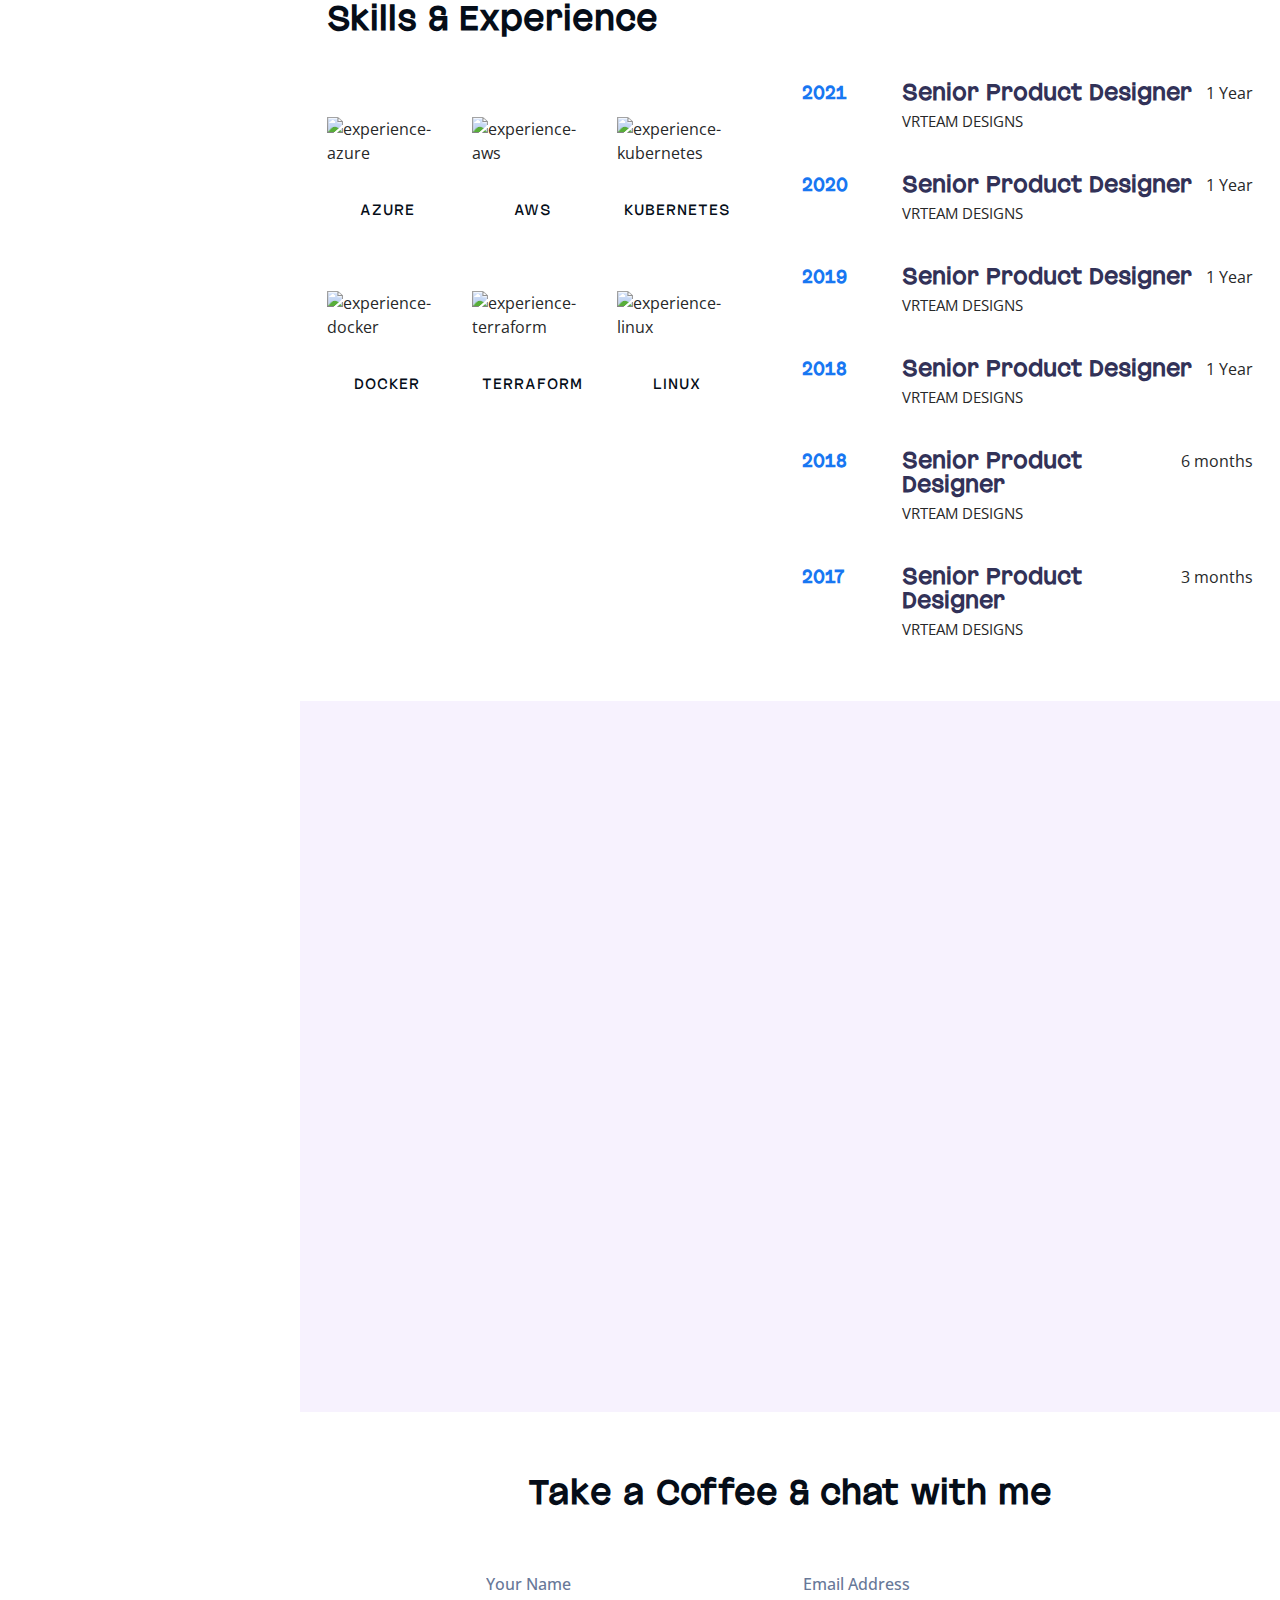
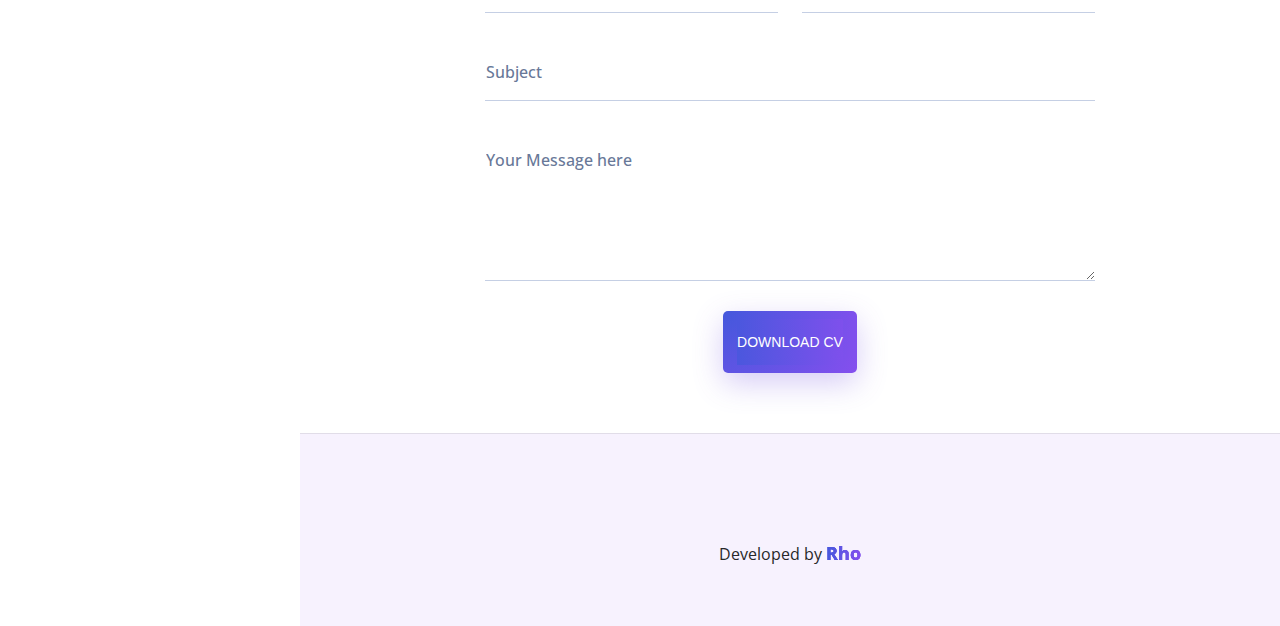
==== commit c2e17493: "basic layout 2" ====
--- a/index.html
+++ b/index.html
@@ -1,830 +1,1582 @@
 <!DOCTYPE html>
 <html lang="en">
-
-<head>
-  <meta charset="utf-8">
-  <meta content="width=device-width, initial-scale=1.0" name="viewport">
-  <title>Index - iPortfolio Bootstrap Template</title>
-  <meta content="" name="description">
-  <meta content="" name="keywords">
-
-  <!-- Favicons -->
-  <link href="assets/img/favicon.png" rel="icon">
-  <link href="assets/img/apple-touch-icon.png" rel="apple-touch-icon">
-
-  <!-- Fonts -->
-  <link href="https://fonts.googleapis.com" rel="preconnect">
-  <link href="https://fonts.gstatic.com" rel="preconnect" crossorigin>
-  <link href="https://fonts.googleapis.com/css2?family=Roboto:ital,wght@0,100;0,300;0,400;0,500;0,700;0,900;1,100;1,300;1,400;1,500;1,700;1,900&family=Poppins:ital,wght@0,100;0,200;0,300;0,400;0,500;0,600;0,700;0,800;0,900;1,100;1,200;1,300;1,400;1,500;1,600;1,700;1,800;1,900&family=Raleway:ital,wght@0,100;0,200;0,300;0,400;0,500;0,600;0,700;0,800;0,900;1,100;1,200;1,300;1,400;1,500;1,600;1,700;1,800;1,900&display=swap" rel="stylesheet">
-
-  <!-- Vendor CSS Files -->
-  <link href="assets/vendor/bootstrap/css/bootstrap.min.css" rel="stylesheet">
-  <link href="assets/vendor/bootstrap-icons/bootstrap-icons.css" rel="stylesheet">
-  <link href="assets/vendor/aos/aos.css" rel="stylesheet">
-  <link href="assets/vendor/glightbox/css/glightbox.min.css" rel="stylesheet">
-  <link href="assets/vendor/swiper/swiper-bundle.min.css" rel="stylesheet">
-
-  <!-- Main CSS File -->
-  <link href="assets/css/main.css" rel="stylesheet">
-
-  <!-- =======================================================
+  <head>
+    <meta charset="utf-8" />
+    <meta content="width=device-width, initial-scale=1.0" name="viewport" />
+    <title>Index - iPortfolio Bootstrap Template</title>
+    <meta content="" name="description" />
+    <meta content="" name="keywords" />
+
+    <!-- Favicons -->
+    <link href="assets/img/favicon.png" rel="icon" />
+    <link href="assets/img/apple-touch-icon.png" rel="apple-touch-icon" />
+
+    <!-- Fonts -->
+    <link rel="preconnect" href="https://fonts.googleapis.com">
+    <link rel="preconnect" href="https://fonts.gstatic.com" crossorigin>
+    <link href="https://fonts.googleapis.com/css2?family=Mochiy+Pop+One&family=Open+Sans:ital,wght@0,300..800;1,300..800&display=swap" rel="stylesheet">
+    <!-- <link href="https://fonts.googleapis.com" rel="preconnect" />
+    <link href="https://fonts.gstatic.com" rel="preconnect" crossorigin />
+    <link
+      href="https://fonts.googleapis.com/css2?family=Roboto:ital,wght@0,100;0,300;0,400;0,500;0,700;0,900;1,100;1,300;1,400;1,500;1,700;1,900&family=Poppins:ital,wght@0,100;0,200;0,300;0,400;0,500;0,600;0,700;0,800;0,900;1,100;1,200;1,300;1,400;1,500;1,600;1,700;1,800;1,900&family=Raleway:ital,wght@0,100;0,200;0,300;0,400;0,500;0,600;0,700;0,800;0,900;1,100;1,200;1,300;1,400;1,500;1,600;1,700;1,800;1,900&display=swap"
+      rel="stylesheet"
+    /> -->
+
+    <!-- Vendor CSS Files -->
+    <link
+      href="assets/vendor/bootstrap/css/bootstrap.min.css"
+      rel="stylesheet"
+    />
+    <link
+      href="assets/vendor/bootstrap-icons/bootstrap-icons.css"
+      rel="stylesheet"
+    />
+    <link href="assets/vendor/aos/aos.css" rel="stylesheet" />
+    <link
+      href="assets/vendor/glightbox/css/glightbox.min.css"
+      rel="stylesheet"
+    />
+    <link href="assets/vendor/swiper/swiper-bundle.min.css" rel="stylesheet" />
+
+    <!-- Main CSS File -->
+    <link href="assets/css/main.css" rel="stylesheet" />
+    <link href="assets/css/custom-css.css" rel="stylesheet" />
+    <script src="https://cdn.jsdelivr.net/npm/animejs@3.0.1/lib/anime.min.js"></script>
+
+    <!-- =======================================================
   * Template Name: iPortfolio
   * Template URL: https://bootstrapmade.com/iportfolio-bootstrap-portfolio-websites-template/
   * Updated: Jun 29 2024 with Bootstrap v5.3.3
   * Author: BootstrapMade.com
   * License: https://bootstrapmade.com/license/
   ======================================================== -->
-</head>
-
-<body class="index-page">
-
-  <header id="header" class="header dark-background d-flex flex-column">
-    <i class="header-toggle d-xl-none bi bi-list"></i>
-
-    <div class="profile-img">
-      <img src="assets/img/my-profile-img.jpg" alt="" class="img-fluid rounded-circle">
-    </div>
-
-    <a href="index.html" class="logo d-flex align-items-center justify-content-center">
-      <!-- Uncomment the line below if you also wish to use an image logo -->
-      <!-- <img src="assets/img/logo.png" alt=""> -->
-      <h1 class="sitename">Alex Smith</h1>
-    </a>
-
-    <div class="social-links text-center">
-      <a href="#" class="twitter"><i class="bi bi-twitter-x"></i></a>
-      <a href="#" class="facebook"><i class="bi bi-facebook"></i></a>
-      <a href="#" class="instagram"><i class="bi bi-instagram"></i></a>
-      <a href="#" class="google-plus"><i class="bi bi-skype"></i></a>
-      <a href="#" class="linkedin"><i class="bi bi-linkedin"></i></a>
-    </div>
-
-    <nav id="navmenu" class="navmenu">
-      <ul>
-        <li><a href="#hero" class="active"><i class="bi bi-house navicon"></i>Home</a></li>
-        <li><a href="#about"><i class="bi bi-person navicon"></i> About</a></li>
-        <li><a href="#resume"><i class="bi bi-file-earmark-text navicon"></i> Resume</a></li>
-        <li><a href="#portfolio"><i class="bi bi-images navicon"></i> Portfolio</a></li>
-        <li><a href="#services"><i class="bi bi-hdd-stack navicon"></i> Services</a></li>
-        <li class="dropdown"><a href="#"><i class="bi bi-menu-button navicon"></i> <span>Dropdown</span> <i class="bi bi-chevron-down toggle-dropdown"></i></a>
-          <ul>
-            <li><a href="#">Dropdown 1</a></li>
-            <li class="dropdown"><a href="#"><span>Deep Dropdown</span> <i class="bi bi-chevron-down toggle-dropdown"></i></a>
-              <ul>
-                <li><a href="#">Deep Dropdown 1</a></li>
-                <li><a href="#">Deep Dropdown 2</a></li>
-                <li><a href="#">Deep Dropdown 3</a></li>
-                <li><a href="#">Deep Dropdown 4</a></li>
-                <li><a href="#">Deep Dropdown 5</a></li>
-              </ul>
-            </li>
-            <li><a href="#">Dropdown 2</a></li>
-            <li><a href="#">Dropdown 3</a></li>
-            <li><a href="#">Dropdown 4</a></li>
-          </ul>
-        </li>
-        <li><a href="#contact"><i class="bi bi-envelope navicon"></i> Contact</a></li>
-      </ul>
-    </nav>
-
-  </header>
-
-  <main class="main">
-
-    <!-- Hero Section -->
-    <section id="hero" class="hero section dark-background">
-
-      <img src="assets/img/hero-bg.jpg" alt="" data-aos="fade-in" class="">
-
-      <div class="container" data-aos="fade-up" data-aos-delay="100">
-        <h2>Alex Smith</h2>
-        <p>I'm <span class="typed" data-typed-items="Designer, Developer, Freelancer, Photographer">Designer</span><span class="typed-cursor typed-cursor--blink" aria-hidden="true"></span><span class="typed-cursor typed-cursor--blink" aria-hidden="true"></span></p>
+  </head>
+
+  <body class="index-page">
+    <header
+      id="header"
+      class="header dark-background d-flex flex-column custom-gradient"
+    >
+      <i class="header-toggle d-xl-none bi bi-list"></i>
+
+      <div class="profile-img">
+        <img
+          src="assets/img/my-profile-img.jpg"
+          alt=""
+          class="img-fluid rounded-circle"
+        />
       </div>
 
-    </section><!-- /Hero Section -->
-
-    <!-- About Section -->
-    <section id="about" class="about section">
-
-      <!-- Section Title -->
-      <div class="container section-title" data-aos="fade-up">
-        <h2>About</h2>
-        <p>Magnam dolores commodi suscipit. Necessitatibus eius consequatur ex aliquid fuga eum quidem. Sit sint consectetur velit. Quisquam quos quisquam cupiditate. Et nemo qui impedit suscipit alias ea. Quia fugiat sit in iste officiis commodi quidem hic quas.</p>
-      </div><!-- End Section Title -->
-
-      <div class="container" data-aos="fade-up" data-aos-delay="100">
-
-        <div class="row gy-4 justify-content-center">
-          <div class="col-lg-4">
-            <img src="assets/img/my-profile-img.jpg" class="img-fluid" alt="">
-          </div>
-          <div class="col-lg-8 content">
-            <h2>UI/UX Designer &amp; Web Developer.</h2>
-            <p class="fst-italic py-3">
-              Lorem ipsum dolor sit amet, consectetur adipiscing elit, sed do eiusmod tempor incididunt ut labore et dolore
-              magna aliqua.
-            </p>
-            <div class="row">
-              <div class="col-lg-6">
+      <a
+        href="index.html"
+        class="logo d-flex align-items-center justify-content-center"
+      >
+        <!-- Uncomment the line below if you also wish to use an image logo -->
+        <!-- <img src="assets/img/logo.png" alt=""> -->
+        <h1 class="sitename">Alex Smith</h1>
+      </a>
+
+      <div class="social-links text-center">
+        <a href="#" class="twitter"><i class="bi bi-twitter-x"></i></a>
+        <a href="#" class="facebook"><i class="bi bi-facebook"></i></a>
+        <a href="#" class="instagram"><i class="bi bi-instagram"></i></a>
+        <a href="#" class="google-plus"><i class="bi bi-skype"></i></a>
+        <a href="#" class="linkedin"><i class="bi bi-linkedin"></i></a>
+      </div>
+
+      <nav id="navmenu" class="navmenu">
+        <ul>
+          <li>
+            <a href="#hero" class="active"
+              ><i class="bi bi-house navicon"></i>Home</a
+            >
+          </li>
+          <li>
+            <a href="#about"><i class="bi bi-person navicon"></i> About</a>
+          </li>
+          <li>
+            <a href="#resume"
+              ><i class="bi bi-file-earmark-text navicon"></i> Experience</a
+            >
+          </li>
+          <li>
+            <a href="#portfolio"
+              ><i class="bi bi-images navicon"></i> Portfolio</a
+            >
+          </li>
+          <!-- <li>
+            <a href="#services"
+              ><i class="bi bi-hdd-stack navicon"></i> Services</a
+            >
+          </li>
+          <li class="dropdown">
+            <a href="#"
+              ><i class="bi bi-menu-button navicon"></i> <span>Dropdown</span>
+              <i class="bi bi-chevron-down toggle-dropdown"></i
+            ></a>
+            <ul>
+              <li><a href="#">Dropdown 1</a></li>
+              <li class="dropdown">
+                <a href="#"
+                  ><span>Deep Dropdown</span>
+                  <i class="bi bi-chevron-down toggle-dropdown"></i
+                ></a>
                 <ul>
-                  <li><i class="bi bi-chevron-right"></i> <strong>Birthday:</strong> <span>1 May 1995</span></li>
-                  <li><i class="bi bi-chevron-right"></i> <strong>Website:</strong> <span>www.example.com</span></li>
-                  <li><i class="bi bi-chevron-right"></i> <strong>Phone:</strong> <span>+123 456 7890</span></li>
-                  <li><i class="bi bi-chevron-right"></i> <strong>City:</strong> <span>New York, USA</span></li>
+                  <li><a href="#">Deep Dropdown 1</a></li>
+                  <li><a href="#">Deep Dropdown 2</a></li>
+                  <li><a href="#">Deep Dropdown 3</a></li>
+                  <li><a href="#">Deep Dropdown 4</a></li>
+                  <li><a href="#">Deep Dropdown 5</a></li>
                 </ul>
-              </div>
-              <div class="col-lg-6">
-                <ul>
-                  <li><i class="bi bi-chevron-right"></i> <strong>Age:</strong> <span>30</span></li>
-                  <li><i class="bi bi-chevron-right"></i> <strong>Degree:</strong> <span>Master</span></li>
-                  <li><i class="bi bi-chevron-right"></i> <strong>Email:</strong> <span>email@example.com</span></li>
-                  <li><i class="bi bi-chevron-right"></i> <strong>Freelance:</strong> <span>Available</span></li>
-                </ul>
-              </div>
-            </div>
-            <p class="py-3">
-              Officiis eligendi itaque labore et dolorum mollitia officiis optio vero. Quisquam sunt adipisci omnis et ut. Nulla accusantium dolor incidunt officia tempore. Et eius omnis.
-              Cupiditate ut dicta maxime officiis quidem quia. Sed et consectetur qui quia repellendus itaque neque.
+              </li>
+              <li><a href="#">Dropdown 2</a></li>
+              <li><a href="#">Dropdown 3</a></li>
+              <li><a href="#">Dropdown 4</a></li>
+            </ul>
+          </li> -->
+          <li>
+            <a href="#contact"
+              ><i class="bi bi-envelope navicon"></i> Contact</a
+            >
+          </li>
+        </ul>
+      </nav>
+    </header>
+
+    <main class="main">
+      <!-- Hero Section -->
+      <section id="hero" class="hero section d-flex flex-column">
+        <div class="bg-h">
+          <img
+            class="hero-bg"
+            src="assets/img/Lines-2.svg"
+            alt=""
+            data-aos="fade-in"
+            class=""
+          />
+        </div>
+
+        <img
+          id="floating-kubernetes"
+          src="assets/img/kubernetes.svg"
+          alt="Floating-kubernetes"
+        />
+        <img id="floating-aws" src="assets/img/AWS.svg" alt="Floating-aws" />
+        <img
+          id="floating-azure"
+          src="assets/img/Azure.svg"
+          alt="Floating-azure"
+        />
+        <img
+          id="floating-docker"
+          src="assets/img/docker.svg"
+          alt="Floating-docker"
+        />
+        <img
+          id="floating-terraform"
+          src="assets/img/terraform.svg"
+          alt="Floating-terraform"
+        />
+        <!-- <img id="floating-icon-6" src="assets/img/kub-test.svg" alt="Floating" /> -->
+        <div
+          class="container d-flex flex-column justify-content-evenly align-items-center hero-content"
+          data-aos="fade-up"
+          data-aos-delay="100"
+        >
+          <div class="hero-head-sub-head d-flex flex-column align-items-center">
+            <h2 class="text-center">Your Partner in DevOps Excellence</h2>
+            <!-- <p>I'm <span class="typed" data-typed-items="Designer, Developer, Freelancer, Photographer">Designer</span><span class="typed-cursor typed-cursor--blink" aria-hidden="true"></span><span class="typed-cursor typed-cursor--blink" aria-hidden="true"></span></p> -->
+            <p class="text-center">
+              Lorem ipsum dolor sit amet. Sed adipisci modi nam fuga 
+              nemo et nesciunt optio non unde quam sed
+              deserunt architecto vel sunt Lorem ipsum dolor sit amet. Sed adipisci modi nam fuga 
+              nemo et nesciunt optio non unde quam sed
             </p>
           </div>
-        </div>
-
-      </div>
-
-    </section><!-- /About Section -->
-
-    <!-- Stats Section -->
-    <section id="stats" class="stats section">
-
-      <div class="container" data-aos="fade-up" data-aos-delay="100">
-
-        <div class="row gy-4">
-
-          <div class="col-lg-3 col-md-6">
-            <div class="stats-item">
-              <i class="bi bi-emoji-smile"></i>
-              <span data-purecounter-start="0" data-purecounter-end="232" data-purecounter-duration="1" class="purecounter"></span>
-              <p><strong>Happy Clients</strong> <span>consequuntur quae</span></p>
-            </div>
-          </div><!-- End Stats Item -->
-
-          <div class="col-lg-3 col-md-6">
-            <div class="stats-item">
-              <i class="bi bi-journal-richtext"></i>
-              <span data-purecounter-start="0" data-purecounter-end="521" data-purecounter-duration="1" class="purecounter"></span>
-              <p><strong>Projects</strong> <span>adipisci atque cum quia aut</span></p>
-            </div>
-          </div><!-- End Stats Item -->
-
-          <div class="col-lg-3 col-md-6">
-            <div class="stats-item">
-              <i class="bi bi-headset"></i>
-              <span data-purecounter-start="0" data-purecounter-end="1453" data-purecounter-duration="1" class="purecounter"></span>
-              <p><strong>Hours Of Support</strong> <span>aut commodi quaerat</span></p>
-            </div>
-          </div><!-- End Stats Item -->
-
-          <div class="col-lg-3 col-md-6">
-            <div class="stats-item">
-              <i class="bi bi-people"></i>
-              <span data-purecounter-start="0" data-purecounter-end="32" data-purecounter-duration="1" class="purecounter"></span>
-              <p><strong>Hard Workers</strong> <span>rerum asperiores dolor</span></p>
-            </div>
-          </div><!-- End Stats Item -->
-
-        </div>
-
-      </div>
-
-    </section><!-- /Stats Section -->
-
-    <!-- Skills Section -->
-    <section id="skills" class="skills section light-background">
-
-      <!-- Section Title -->
-      <div class="container section-title" data-aos="fade-up">
-        <h2>Skills</h2>
-        <p>Necessitatibus eius consequatur ex aliquid fuga eum quidem sint consectetur velit</p>
-      </div><!-- End Section Title -->
-
-      <div class="container" data-aos="fade-up" data-aos-delay="100">
-
-        <div class="row skills-content skills-animation">
-
-          <div class="col-lg-6">
-
-            <div class="progress">
-              <span class="skill"><span>HTML</span> <i class="val">100%</i></span>
-              <div class="progress-bar-wrap">
-                <div class="progress-bar" role="progressbar" aria-valuenow="100" aria-valuemin="0" aria-valuemax="100"></div>
-              </div>
-            </div><!-- End Skills Item -->
-
-            <div class="progress">
-              <span class="skill"><span>CSS</span> <i class="val">90%</i></span>
-              <div class="progress-bar-wrap">
-                <div class="progress-bar" role="progressbar" aria-valuenow="90" aria-valuemin="0" aria-valuemax="100"></div>
-              </div>
-            </div><!-- End Skills Item -->
-
-            <div class="progress">
-              <span class="skill"><span>JavaScript</span> <i class="val">75%</i></span>
-              <div class="progress-bar-wrap">
-                <div class="progress-bar" role="progressbar" aria-valuenow="75" aria-valuemin="0" aria-valuemax="100"></div>
-              </div>
-            </div><!-- End Skills Item -->
-
+          <!-- <a href="#" class="btn primary-btn">Link Button</a> -->
+          <div class="hero-btn-ctn">
+            <button type="button" class="btn primary-btn">Contact Me</button>
           </div>
-
-          <div class="col-lg-6">
-
-            <div class="progress">
-              <span class="skill"><span>PHP</span> <i class="val">80%</i></span>
-              <div class="progress-bar-wrap">
-                <div class="progress-bar" role="progressbar" aria-valuenow="80" aria-valuemin="0" aria-valuemax="100"></div>
-              </div>
-            </div><!-- End Skills Item -->
-
-            <div class="progress">
-              <span class="skill"><span>WordPress/CMS</span> <i class="val">90%</i></span>
-              <div class="progress-bar-wrap">
-                <div class="progress-bar" role="progressbar" aria-valuenow="90" aria-valuemin="0" aria-valuemax="100"></div>
-              </div>
-            </div><!-- End Skills Item -->
-
-            <div class="progress">
-              <span class="skill"><span>Photoshop</span> <i class="val">55%</i></span>
-              <div class="progress-bar-wrap">
-                <div class="progress-bar" role="progressbar" aria-valuenow="55" aria-valuemin="0" aria-valuemax="100"></div>
-              </div>
-            </div><!-- End Skills Item -->
-
+        </div>
+      </section>
+      <!-- /Hero Section -->
+
+      <!-- About Section -->
+      <section id="about" class="about section">
+        <!-- Section Title -->
+        <!-- <div class="container section-title" data-aos="fade-up">
+          <h2>About</h2>
+          <p>
+            Magnam dolores commodi suscipit. Necessitatibus eius consequatur ex
+            aliquid fuga eum quidem. Sit sint consectetur velit. Quisquam quos
+            quisquam cupiditate. Et nemo qui impedit suscipit alias ea. Quia
+            fugiat sit in iste officiis commodi quidem hic quas.
+          </p>
+        </div> -->
+        <!-- End Section Title -->
+
+        <div class="container" data-aos="fade-up" data-aos-delay="100">
+          <div class="row gy-4 justify-content-center">
+            <div class="col-lg-5 pe-5">
+              <img 
+               
+                
+                src="assets/img/my-profile-img.jpg"
+                class="about-img img-fluid rotat"
+                alt=""
+              />
+            </div>
+            <div class="col-lg-7 content">
+              <h2>About Me</h2>
+              <h3>DevOps Engineer</h3>
+              <p class=" py-3">
+                Lorem ipsum dolor sit amet, consectetur adipiscing elit, sed do
+                eiusmod tempor incididunt ut labore et dolore magna aliqua.
+                Lorem ipsum dolor sit amet, consectetur adipiscing elit, sed do
+                eiusmod tempor incididunt ut labore et dolore magna aliqua.
+                Lorem ipsum dolor sit amet, consectetur adipiscing elit, sed do
+                eiusmod tempor incididunt ut labore et dolore magna aliqua.
+                Lorem ipsum dolor sit amet, consectetur adipiscing elit, sed do
+                eiusmod tempor incididunt ut labore et dolore magna aliqua.
+              </p>
+              <div class="row">
+                <div class="col-lg-6">
+                  <ul>
+                      <i class="bi bi-phone"></i>
+                      <strong>Phone:</strong> <span>+123 456 7890</span>
+                    </li>
+                    <!-- <li>
+                      <i class="bi bi-chevron-right"></i>
+                      <strong>City:</strong> <span>New York, USA</span>
+                    </li> -->
+                  </ul>
+                </div>
+                <div class="col-lg-6">
+                  <ul>
+                    <li>
+                      <i class="bi bi-envelope"></i>
+                      <strong>Email:</strong> <span>email@example.com</span>
+                    </li>
+                  </ul>
+                </div>
+              </div>
+              <div class="about-btn-ctn">
+                <button type="button" class="btn primary-btn about-btn">Download CV</button>
+              </div>
+              <!-- <p class="py-3">
+                Officiis eligendi itaque labore et dolorum mollitia officiis
+                optio vero. Quisquam sunt adipisci omnis et ut. Nulla
+                accusantium dolor incidunt officia tempore. Et eius omnis.
+                Cupiditate ut dicta maxime officiis quidem quia. Sed et
+                consectetur qui quia repellendus itaque neque.
+              </p> -->
+            </div>
           </div>
-
-        </div>
-
-      </div>
-
-    </section><!-- /Skills Section -->
-
-    <!-- Resume Section -->
-    <section id="resume" class="resume section">
-
-      <!-- Section Title -->
-      <div class="container section-title" data-aos="fade-up">
-        <h2>Resume</h2>
-        <p>Magnam dolores commodi suscipit. Necessitatibus eius consequatur ex aliquid fuga eum quidem. Sit sint consectetur velit. Quisquam quos quisquam cupiditate. Et nemo qui impedit suscipit alias ea. Quia fugiat sit in iste officiis commodi quidem hic quas.</p>
-      </div><!-- End Section Title -->
-
-      <div class="container">
-
-        <div class="row">
-
-          <div class="col-lg-6" data-aos="fade-up" data-aos-delay="100">
-            <h3 class="resume-title">Sumary</h3>
-
-            <div class="resume-item pb-0">
-              <h4>Brandon Johnson</h4>
-              <p><em>Innovative and deadline-driven Graphic Designer with 3+ years of experience designing and developing user-centered digital/print marketing material from initial concept to final, polished deliverable.</em></p>
-              <ul>
-                <li>Portland par 127,Orlando, FL</li>
-                <li>(123) 456-7891</li>
-                <li>alice.barkley@example.com</li>
-              </ul>
-            </div><!-- Edn Resume Item -->
-
-            <h3 class="resume-title">Education</h3>
-            <div class="resume-item">
-              <h4>Master of Fine Arts &amp; Graphic Design</h4>
-              <h5>2015 - 2016</h5>
-              <p><em>Rochester Institute of Technology, Rochester, NY</em></p>
-              <p>Qui deserunt veniam. Et sed aliquam labore tempore sed quisquam iusto autem sit. Ea vero voluptatum qui ut dignissimos deleniti nerada porti sand markend</p>
-            </div><!-- Edn Resume Item -->
-
-            <div class="resume-item">
-              <h4>Bachelor of Fine Arts &amp; Graphic Design</h4>
-              <h5>2010 - 2014</h5>
-              <p><em>Rochester Institute of Technology, Rochester, NY</em></p>
-              <p>Quia nobis sequi est occaecati aut. Repudiandae et iusto quae reiciendis et quis Eius vel ratione eius unde vitae rerum voluptates asperiores voluptatem Earum molestiae consequatur neque etlon sader mart dila</p>
-            </div><!-- Edn Resume Item -->
-
+        </div>
+      </section>
+      <!-- /About Section -->
+
+
+      <!-- Skills & Experience -->
+      <section id="resume" data-scroll-index="2" class="section skills-section bg-gray">
+        <div class="container">
+            <div class="section-heading">
+                <h3>Skills & Experience</h3>
+            </div>
+            <div class="row gy-4">
+                <div class="col-lg-6">
+                    <ul class="skills-list counter">
+                        <li>
+                            <div class="skill-box">
+                                <div class="skill-icon">
+                                  <img
+                                  id="experience-azure"
+                                  src="/assets/img/Azure.svg"
+                                  alt="experience-azure"
+                                />
+                                </div>
+                                <h6>Azure</h6>
+                            </div>
+                        </li>
+                        <li>
+                          <div class="skill-box">
+                              <div class="skill-icon" >
+                                <img id="experience-aws" src="assets/img/AWS.svg" alt="experience-aws" />
+                              </div>
+                              <h6>AWS</h6>
+                          </div>
+                      </li>
+                        
+                        <!-- <li class="w-100 m-0 p-0 d-md-block d-none"></li> -->
+                        <li>
+                            <div class="skill-box">
+                                <div class="skill-icon">
+                                  <img
+                                  id="experience-kubernetes"
+                                  src="assets/img/kubernetes.svg"
+                                  alt="experience-kubernetes"
+                                />
+                                </div>
+                                <h6>kubernetes</h6>
+                            </div>
+                        </li>
+                        <li>
+                            <div class="skill-box">
+                                <div class="skill-icon">
+                                  <img
+                                  id="experience-docker"
+                                  src="assets/img/docker.svg"
+                                  alt="experience-docker"
+                                />
+                                </div>
+                                <h6>Docker</h6>
+                            </div>
+                        </li>
+                        <li>
+                          <div class="skill-box">
+                              <div class="skill-icon">
+                                <img
+                                id="experience-terraform"
+                                src="assets/img/terraform.svg"
+                                alt="experience-terraform"
+                              />
+                              </div>
+                              <h6>Terraform</h6>
+                          </div>
+                      </li>
+                        <li>
+                            <div class="skill-box">
+                                <div class="skill-icon">
+                                  <img
+                                  id="experience-linux"
+                                  src="assets/img/Linux.svg"
+                                  alt="experience-linux"
+                                />
+                                </div>
+                                <h6>Linux</h6>
+                            </div>
+                        </li>
+                    </ul>
+                </div>
+                <div class="col-lg-6">
+                    <div class="experiences-box">
+                        <ul>
+                            <li>
+                                <h6>2021</h6>
+                                <div class="text">
+                                    <h5>Senior Product Designer</h5>
+                                    <span>vrteam designs</span>
+                                </div>
+                                <label>1 Year</label>
+                            </li>
+                            <li>
+                                <h6>2020</h6>
+                                <div class="text">
+                                    <h5>Senior Product Designer</h5>
+                                    <span>vrteam designs</span>
+                                </div>
+                                <label>1 Year</label>
+                            </li>
+                            <li>
+                                <h6>2019</h6>
+                                <div class="text">
+                                    <h5>Senior Product Designer</h5>
+                                    <span>vrteam designs</span>
+                                </div>
+                                <label>1 Year</label>
+                            </li>
+                            <li>
+                                <h6>2018</h6>
+                                <div class="text">
+                                    <h5>Senior Product Designer</h5>
+                                    <span>vrteam designs</span>
+                                </div>
+                                <label>1 Year</label>
+                            </li>
+                            <li>
+                                <h6>2018</h6>
+                                <div class="text">
+                                    <h5>Senior Product Designer</h5>
+                                    <span>vrteam designs</span>
+                                </div>
+                                <label>6 months</label>
+                            </li>
+                            <li>
+                                <h6>2017</h6>
+                                <div class="text">
+                                    <h5>Senior Product Designer</h5>
+                                    <span>vrteam designs</span>
+                                </div>
+                                <label>3 months</label>
+                            </li>
+                        </ul>
+                    </div>
+                </div>
+            </div>
+        </div>
+    </section>
+
+    <!-- Skills & Experience -->
+
+      <!-- Stats Section -->
+      <!-- <section id="stats" class="stats section">
+        <div class="container" data-aos="fade-up" data-aos-delay="100">
+          <div class="row gy-4">
+            <div class="col-lg-3 col-md-6">
+              <div class="stats-item">
+                <i class="bi bi-emoji-smile"></i>
+                <span
+                  data-purecounter-start="0"
+                  data-purecounter-end="232"
+                  data-purecounter-duration="1"
+                  class="purecounter"
+                ></span>
+                <p>
+                  <strong>Happy Clients</strong> <span>consequuntur quae</span>
+                </p>
+              </div>
+            </div>
+           
+
+            <div class="col-lg-3 col-md-6">
+              <div class="stats-item">
+                <i class="bi bi-journal-richtext"></i>
+                <span
+                  data-purecounter-start="0"
+                  data-purecounter-end="521"
+                  data-purecounter-duration="1"
+                  class="purecounter"
+                ></span>
+                <p>
+                  <strong>Projects</strong>
+                  <span>adipisci atque cum quia aut</span>
+                </p>
+              </div>
+            </div>
+            
+
+            <div class="col-lg-3 col-md-6">
+              <div class="stats-item">
+                <i class="bi bi-headset"></i>
+                <span
+                  data-purecounter-start="0"
+                  data-purecounter-end="1453"
+                  data-purecounter-duration="1"
+                  class="purecounter"
+                ></span>
+                <p>
+                  <strong>Hours Of Support</strong>
+                  <span>aut commodi quaerat</span>
+                </p>
+              </div>
+            </div>
+            
+            <div class="col-lg-3 col-md-6">
+              <div class="stats-item">
+                <i class="bi bi-people"></i>
+                <span
+                  data-purecounter-start="0"
+                  data-purecounter-end="32"
+                  data-purecounter-duration="1"
+                  class="purecounter"
+                ></span>
+                <p>
+                  <strong>Hard Workers</strong>
+                  <span>rerum asperiores dolor</span>
+                </p>
+              </div>
+            </div>
+           
           </div>
-
-          <div class="col-lg-6" data-aos="fade-up" data-aos-delay="200">
-            <h3 class="resume-title">Professional Experience</h3>
-            <div class="resume-item">
-              <h4>Senior graphic design specialist</h4>
-              <h5>2019 - Present</h5>
-              <p><em>Experion, New York, NY </em></p>
-              <ul>
-                <li>Lead in the design, development, and implementation of the graphic, layout, and production communication materials</li>
-                <li>Delegate tasks to the 7 members of the design team and provide counsel on all aspects of the project. </li>
-                <li>Supervise the assessment of all graphic materials in order to ensure quality and accuracy of the design</li>
-                <li>Oversee the efficient use of production project budgets ranging from $2,000 - $25,000</li>
-              </ul>
-            </div><!-- Edn Resume Item -->
-
-            <div class="resume-item">
-              <h4>Graphic design specialist</h4>
-              <h5>2017 - 2018</h5>
-              <p><em>Stepping Stone Advertising, New York, NY</em></p>
-              <ul>
-                <li>Developed numerous marketing programs (logos, brochures,infographics, presentations, and advertisements).</li>
-                <li>Managed up to 5 projects or tasks at a given time while under pressure</li>
-                <li>Recommended and consulted with clients on the most appropriate graphic design</li>
-                <li>Created 4+ design presentations and proposals a month for clients and account managers</li>
-              </ul>
-            </div><!-- Edn Resume Item -->
-
+        </div>
+      </section>  -->
+      <!-- /Stats Section -->
+
+      <!-- Skills Section 
+      <section id="skills" class="skills section light-background">
+       
+        <div class="container section-title" data-aos="fade-up">
+          <h2>Skills</h2>
+          <p>
+            Necessitatibus eius consequatur ex aliquid fuga eum quidem sint
+            consectetur velit
+          </p>
+        </div>
+        
+
+        <div class="container" data-aos="fade-up" data-aos-delay="100">
+          <div class="row skills-content skills-animation">
+            <div class="col-lg-6">
+              <div class="progress">
+                <span class="skill"
+                  ><span>HTML</span> <i class="val">100%</i></span
+                >
+                <div class="progress-bar-wrap">
+                  <div
+                    class="progress-bar"
+                    role="progressbar"
+                    aria-valuenow="100"
+                    aria-valuemin="0"
+                    aria-valuemax="100"
+                  ></div>
+                </div>
+              </div>
+              
+              <div class="progress">
+                <span class="skill"
+                  ><span>CSS</span> <i class="val">90%</i></span
+                >
+                <div class="progress-bar-wrap">
+                  <div
+                    class="progress-bar"
+                    role="progressbar"
+                    aria-valuenow="90"
+                    aria-valuemin="0"
+                    aria-valuemax="100"
+                  ></div>
+                </div>
+              </div>
+              
+
+              <div class="progress">
+                <span class="skill"
+                  ><span>JavaScript</span> <i class="val">75%</i></span
+                >
+                <div class="progress-bar-wrap">
+                  <div
+                    class="progress-bar"
+                    role="progressbar"
+                    aria-valuenow="75"
+                    aria-valuemin="0"
+                    aria-valuemax="100"
+                  ></div>
+                </div>
+              </div>
+              
+            </div>
+
+            <div class="col-lg-6">
+              <div class="progress">
+                <span class="skill"
+                  ><span>PHP</span> <i class="val">80%</i></span
+                >
+                <div class="progress-bar-wrap">
+                  <div
+                    class="progress-bar"
+                    role="progressbar"
+                    aria-valuenow="80"
+                    aria-valuemin="0"
+                    aria-valuemax="100"
+                  ></div>
+                </div>
+              </div>
+              
+
+              <div class="progress">
+                <span class="skill"
+                  ><span>WordPress/CMS</span> <i class="val">90%</i></span
+                >
+                <div class="progress-bar-wrap">
+                  <div
+                    class="progress-bar"
+                    role="progressbar"
+                    aria-valuenow="90"
+                    aria-valuemin="0"
+                    aria-valuemax="100"
+                  ></div>
+                </div>
+              </div>
+              
+
+              <div class="progress">
+                <span class="skill"
+                  ><span>Photoshop</span> <i class="val">55%</i></span
+                >
+                <div class="progress-bar-wrap">
+                  <div
+                    class="progress-bar"
+                    role="progressbar"
+                    aria-valuenow="55"
+                    aria-valuemin="0"
+                    aria-valuemax="100"
+                  ></div>
+                </div>
+              </div>
+              
+            </div>
           </div>
-
-        </div>
-
-      </div>
-
-    </section><!-- /Resume Section -->
-
-    <!-- Portfolio Section -->
-    <section id="portfolio" class="portfolio section light-background">
-
-      <!-- Section Title -->
-      <div class="container section-title" data-aos="fade-up">
-        <h2>Portfolio</h2>
-        <p>Magnam dolores commodi suscipit. Necessitatibus eius consequatur ex aliquid fuga eum quidem. Sit sint consectetur velit. Quisquam quos quisquam cupiditate. Et nemo qui impedit suscipit alias ea. Quia fugiat sit in iste officiis commodi quidem hic quas.</p>
-      </div><!-- End Section Title -->
-
-      <div class="container">
-
-        <div class="isotope-layout" data-default-filter="*" data-layout="masonry" data-sort="original-order">
-
-          <ul class="portfolio-filters isotope-filters" data-aos="fade-up" data-aos-delay="100">
-            <li data-filter="*" class="filter-active">All</li>
-            <li data-filter=".filter-app">App</li>
-            <li data-filter=".filter-product">Product</li>
-            <li data-filter=".filter-branding">Branding</li>
-            <li data-filter=".filter-books">Books</li>
-          </ul><!-- End Portfolio Filters -->
-
-          <div class="row gy-4 isotope-container" data-aos="fade-up" data-aos-delay="200">
-
-            <div class="col-lg-4 col-md-6 portfolio-item isotope-item filter-app">
-              <div class="portfolio-content h-100">
-                <img src="assets/img/portfolio/app-1.jpg" class="img-fluid" alt="">
-                <div class="portfolio-info">
-                  <h4>App 1</h4>
-                  <p>Lorem ipsum, dolor sit amet consectetur</p>
-                  <a href="assets/img/portfolio/app-1.jpg" title="App 1" data-gallery="portfolio-gallery-app" class="glightbox preview-link"><i class="bi bi-zoom-in"></i></a>
-                  <a href="portfolio-details.html" title="More Details" class="details-link"><i class="bi bi-link-45deg"></i></a>
-                </div>
-              </div>
-            </div><!-- End Portfolio Item -->
-
-            <div class="col-lg-4 col-md-6 portfolio-item isotope-item filter-product">
-              <div class="portfolio-content h-100">
-                <img src="assets/img/portfolio/product-1.jpg" class="img-fluid" alt="">
-                <div class="portfolio-info">
-                  <h4>Product 1</h4>
-                  <p>Lorem ipsum, dolor sit amet consectetur</p>
-                  <a href="assets/img/portfolio/product-1.jpg" title="Product 1" data-gallery="portfolio-gallery-product" class="glightbox preview-link"><i class="bi bi-zoom-in"></i></a>
-                  <a href="portfolio-details.html" title="More Details" class="details-link"><i class="bi bi-link-45deg"></i></a>
-                </div>
-              </div>
-            </div><!-- End Portfolio Item -->
-
-            <div class="col-lg-4 col-md-6 portfolio-item isotope-item filter-branding">
-              <div class="portfolio-content h-100">
-                <img src="assets/img/portfolio/branding-1.jpg" class="img-fluid" alt="">
-                <div class="portfolio-info">
-                  <h4>Branding 1</h4>
-                  <p>Lorem ipsum, dolor sit amet consectetur</p>
-                  <a href="assets/img/portfolio/branding-1.jpg" title="Branding 1" data-gallery="portfolio-gallery-branding" class="glightbox preview-link"><i class="bi bi-zoom-in"></i></a>
-                  <a href="portfolio-details.html" title="More Details" class="details-link"><i class="bi bi-link-45deg"></i></a>
-                </div>
-              </div>
-            </div><!-- End Portfolio Item -->
-
-            <div class="col-lg-4 col-md-6 portfolio-item isotope-item filter-books">
-              <div class="portfolio-content h-100">
-                <img src="assets/img/portfolio/books-1.jpg" class="img-fluid" alt="">
-                <div class="portfolio-info">
-                  <h4>Books 1</h4>
-                  <p>Lorem ipsum, dolor sit amet consectetur</p>
-                  <a href="assets/img/portfolio/books-1.jpg" title="Branding 1" data-gallery="portfolio-gallery-book" class="glightbox preview-link"><i class="bi bi-zoom-in"></i></a>
-                  <a href="portfolio-details.html" title="More Details" class="details-link"><i class="bi bi-link-45deg"></i></a>
-                </div>
-              </div>
-            </div><!-- End Portfolio Item -->
-
-            <div class="col-lg-4 col-md-6 portfolio-item isotope-item filter-app">
-              <div class="portfolio-content h-100">
-                <img src="assets/img/portfolio/app-2.jpg" class="img-fluid" alt="">
-                <div class="portfolio-info">
-                  <h4>App 2</h4>
-                  <p>Lorem ipsum, dolor sit amet consectetur</p>
-                  <a href="assets/img/portfolio/app-2.jpg" title="App 2" data-gallery="portfolio-gallery-app" class="glightbox preview-link"><i class="bi bi-zoom-in"></i></a>
-                  <a href="portfolio-details.html" title="More Details" class="details-link"><i class="bi bi-link-45deg"></i></a>
-                </div>
-              </div>
-            </div><!-- End Portfolio Item -->
-
-            <div class="col-lg-4 col-md-6 portfolio-item isotope-item filter-product">
-              <div class="portfolio-content h-100">
-                <img src="assets/img/portfolio/product-2.jpg" class="img-fluid" alt="">
-                <div class="portfolio-info">
-                  <h4>Product 2</h4>
-                  <p>Lorem ipsum, dolor sit amet consectetur</p>
-                  <a href="assets/img/portfolio/product-2.jpg" title="Product 2" data-gallery="portfolio-gallery-product" class="glightbox preview-link"><i class="bi bi-zoom-in"></i></a>
-                  <a href="portfolio-details.html" title="More Details" class="details-link"><i class="bi bi-link-45deg"></i></a>
-                </div>
-              </div>
-            </div><!-- End Portfolio Item -->
-
-            <div class="col-lg-4 col-md-6 portfolio-item isotope-item filter-branding">
-              <div class="portfolio-content h-100">
-                <img src="assets/img/portfolio/branding-2.jpg" class="img-fluid" alt="">
-                <div class="portfolio-info">
-                  <h4>Branding 2</h4>
-                  <p>Lorem ipsum, dolor sit amet consectetur</p>
-                  <a href="assets/img/portfolio/branding-2.jpg" title="Branding 2" data-gallery="portfolio-gallery-branding" class="glightbox preview-link"><i class="bi bi-zoom-in"></i></a>
-                  <a href="portfolio-details.html" title="More Details" class="details-link"><i class="bi bi-link-45deg"></i></a>
-                </div>
-              </div>
-            </div><!-- End Portfolio Item -->
-
-            <div class="col-lg-4 col-md-6 portfolio-item isotope-item filter-books">
-              <div class="portfolio-content h-100">
-                <img src="assets/img/portfolio/books-2.jpg" class="img-fluid" alt="">
-                <div class="portfolio-info">
-                  <h4>Books 2</h4>
-                  <p>Lorem ipsum, dolor sit amet consectetur</p>
-                  <a href="assets/img/portfolio/books-2.jpg" title="Branding 2" data-gallery="portfolio-gallery-book" class="glightbox preview-link"><i class="bi bi-zoom-in"></i></a>
-                  <a href="portfolio-details.html" title="More Details" class="details-link"><i class="bi bi-link-45deg"></i></a>
-                </div>
-              </div>
-            </div><!-- End Portfolio Item -->
-
-            <div class="col-lg-4 col-md-6 portfolio-item isotope-item filter-app">
-              <div class="portfolio-content h-100">
-                <img src="assets/img/portfolio/app-3.jpg" class="img-fluid" alt="">
-                <div class="portfolio-info">
-                  <h4>App 3</h4>
-                  <p>Lorem ipsum, dolor sit amet consectetur</p>
-                  <a href="assets/img/portfolio/app-3.jpg" title="App 3" data-gallery="portfolio-gallery-app" class="glightbox preview-link"><i class="bi bi-zoom-in"></i></a>
-                  <a href="portfolio-details.html" title="More Details" class="details-link"><i class="bi bi-link-45deg"></i></a>
-                </div>
-              </div>
-            </div><!-- End Portfolio Item -->
-
-            <div class="col-lg-4 col-md-6 portfolio-item isotope-item filter-product">
-              <div class="portfolio-content h-100">
-                <img src="assets/img/portfolio/product-3.jpg" class="img-fluid" alt="">
-                <div class="portfolio-info">
-                  <h4>Product 3</h4>
-                  <p>Lorem ipsum, dolor sit amet consectetur</p>
-                  <a href="assets/img/portfolio/product-3.jpg" title="Product 3" data-gallery="portfolio-gallery-product" class="glightbox preview-link"><i class="bi bi-zoom-in"></i></a>
-                  <a href="portfolio-details.html" title="More Details" class="details-link"><i class="bi bi-link-45deg"></i></a>
-                </div>
-              </div>
-            </div><!-- End Portfolio Item -->
-
-            <div class="col-lg-4 col-md-6 portfolio-item isotope-item filter-branding">
-              <div class="portfolio-content h-100">
-                <img src="assets/img/portfolio/branding-3.jpg" class="img-fluid" alt="">
-                <div class="portfolio-info">
-                  <h4>Branding 3</h4>
-                  <p>Lorem ipsum, dolor sit amet consectetur</p>
-                  <a href="assets/img/portfolio/branding-3.jpg" title="Branding 2" data-gallery="portfolio-gallery-branding" class="glightbox preview-link"><i class="bi bi-zoom-in"></i></a>
-                  <a href="portfolio-details.html" title="More Details" class="details-link"><i class="bi bi-link-45deg"></i></a>
-                </div>
-              </div>
-            </div><!-- End Portfolio Item -->
-
-            <div class="col-lg-4 col-md-6 portfolio-item isotope-item filter-books">
-              <div class="portfolio-content h-100">
-                <img src="assets/img/portfolio/books-3.jpg" class="img-fluid" alt="">
-                <div class="portfolio-info">
-                  <h4>Books 3</h4>
-                  <p>Lorem ipsum, dolor sit amet consectetur</p>
-                  <a href="assets/img/portfolio/books-3.jpg" title="Branding 3" data-gallery="portfolio-gallery-book" class="glightbox preview-link"><i class="bi bi-zoom-in"></i></a>
-                  <a href="portfolio-details.html" title="More Details" class="details-link"><i class="bi bi-link-45deg"></i></a>
-                </div>
-              </div>
-            </div><!-- End Portfolio Item -->
-
-          </div><!-- End Portfolio Container -->
-
-        </div>
-
-      </div>
-
-    </section><!-- /Portfolio Section -->
-
-    <!-- Services Section -->
-    <section id="services" class="services section">
-
-      <!-- Section Title -->
-      <div class="container section-title" data-aos="fade-up">
-        <h2>Services</h2>
-        <p>Magnam dolores commodi suscipit. Necessitatibus eius consequatur ex aliquid fuga eum quidem. Sit sint consectetur velit. Quisquam quos quisquam cupiditate. Et nemo qui impedit suscipit alias ea. Quia fugiat sit in iste officiis commodi quidem hic quas.</p>
-      </div><!-- End Section Title -->
-
-      <div class="container">
-
-        <div class="row gy-4">
-
-          <div class="col-lg-4 col-md-6 service-item d-flex" data-aos="fade-up" data-aos-delay="100">
-            <div class="icon flex-shrink-0"><i class="bi bi-briefcase"></i></div>
-            <div>
-              <h4 class="title"><a href="service-details.html" class="stretched-link">Lorem Ipsum</a></h4>
-              <p class="description">Voluptatum deleniti atque corrupti quos dolores et quas molestias excepturi sint occaecati cupiditate non provident</p>
+        </div>
+      </section>   Skills Section -->
+
+      <!-- Resume Section 
+      <section id="resume" class="resume section">
+       
+        <div class="container section-title" data-aos="fade-up">
+          <h2>Resume</h2>
+          <p>
+            Magnam dolores commodi suscipit. Necessitatibus eius consequatur ex
+            aliquid fuga eum quidem. Sit sint consectetur velit. Quisquam quos
+            quisquam cupiditate. Et nemo qui impedit suscipit alias ea. Quia
+            fugiat sit in iste officiis commodi quidem hic quas.
+          </p>
+        </div>
+        
+
+        <div class="container">
+          <div class="row">
+            <div class="col-lg-6" data-aos="fade-up" data-aos-delay="100">
+              <h3 class="resume-title">Sumary</h3>
+
+              <div class="resume-item pb-0">
+                <h4>Brandon Johnson</h4>
+                <p>
+                  <em
+                    >Innovative and deadline-driven Graphic Designer with 3+
+                    years of experience designing and developing user-centered
+                    digital/print marketing material from initial concept to
+                    final, polished deliverable.</em
+                  >
+                </p>
+                <ul>
+                  <li>Portland par 127,Orlando, FL</li>
+                  <li>(123) 456-7891</li>
+                  <li>alice.barkley@example.com</li>
+                </ul>
+              </div>
+              
+
+              <h3 class="resume-title">Education</h3>
+              <div class="resume-item">
+                <h4>Master of Fine Arts &amp; Graphic Design</h4>
+                <h5>2015 - 2016</h5>
+                <p><em>Rochester Institute of Technology, Rochester, NY</em></p>
+                <p>
+                  Qui deserunt veniam. Et sed aliquam labore tempore sed
+                  quisquam iusto autem sit. Ea vero voluptatum qui ut
+                  dignissimos deleniti nerada porti sand markend
+                </p>
+              </div>
+              
+
+              <div class="resume-item">
+                <h4>Bachelor of Fine Arts &amp; Graphic Design</h4>
+                <h5>2010 - 2014</h5>
+                <p><em>Rochester Institute of Technology, Rochester, NY</em></p>
+                <p>
+                  Quia nobis sequi est occaecati aut. Repudiandae et iusto quae
+                  reiciendis et quis Eius vel ratione eius unde vitae rerum
+                  voluptates asperiores voluptatem Earum molestiae consequatur
+                  neque etlon sader mart dila
+                </p>
+              </div>
+              
+            </div>
+
+            <div class="col-lg-6" data-aos="fade-up" data-aos-delay="200">
+              <h3 class="resume-title">Professional Experience</h3>
+              <div class="resume-item">
+                <h4>Senior graphic design specialist</h4>
+                <h5>2019 - Present</h5>
+                <p><em>Experion, New York, NY </em></p>
+                <ul>
+                  <li>
+                    Lead in the design, development, and implementation of the
+                    graphic, layout, and production communication materials
+                  </li>
+                  <li>
+                    Delegate tasks to the 7 members of the design team and
+                    provide counsel on all aspects of the project.
+                  </li>
+                  <li>
+                    Supervise the assessment of all graphic materials in order
+                    to ensure quality and accuracy of the design
+                  </li>
+                  <li>
+                    Oversee the efficient use of production project budgets
+                    ranging from $2,000 - $25,000
+                  </li>
+                </ul>
+              </div>
+              
+
+              <div class="resume-item">
+                <h4>Graphic design specialist</h4>
+                <h5>2017 - 2018</h5>
+                <p><em>Stepping Stone Advertising, New York, NY</em></p>
+                <ul>
+                  <li>
+                    Developed numerous marketing programs (logos,
+                    brochures,infographics, presentations, and advertisements).
+                  </li>
+                  <li>
+                    Managed up to 5 projects or tasks at a given time while
+                    under pressure
+                  </li>
+                  <li>
+                    Recommended and consulted with clients on the most
+                    appropriate graphic design
+                  </li>
+                  <li>
+                    Created 4+ design presentations and proposals a month for
+                    clients and account managers
+                  </li>
+                </ul>
+              </div>
+              
             </div>
           </div>
-          <!-- End Service Item -->
-
-          <div class="col-lg-4 col-md-6 service-item d-flex" data-aos="fade-up" data-aos-delay="200">
-            <div class="icon flex-shrink-0"><i class="bi bi-card-checklist"></i></div>
-            <div>
-              <h4 class="title"><a href="service-details.html" class="stretched-link">Dolor Sitema</a></h4>
-              <p class="description">Minim veniam, quis nostrud exercitation ullamco laboris nisi ut aliquip ex ea commodo consequat tarad limino ata</p>
-            </div>
-          </div><!-- End Service Item -->
-
-          <div class="col-lg-4 col-md-6 service-item d-flex" data-aos="fade-up" data-aos-delay="300">
-            <div class="icon flex-shrink-0"><i class="bi bi-bar-chart"></i></div>
-            <div>
-              <h4 class="title"><a href="service-details.html" class="stretched-link">Sed ut perspiciatis</a></h4>
-              <p class="description">Duis aute irure dolor in reprehenderit in voluptate velit esse cillum dolore eu fugiat nulla pariatur</p>
-            </div>
-          </div><!-- End Service Item -->
-
-          <div class="col-lg-4 col-md-6 service-item d-flex" data-aos="fade-up" data-aos-delay="400">
-            <div class="icon flex-shrink-0"><i class="bi bi-binoculars"></i></div>
-            <div>
-              <h4 class="title"><a href="service-details.html" class="stretched-link">Magni Dolores</a></h4>
-              <p class="description">Excepteur sint occaecat cupidatat non proident, sunt in culpa qui officia deserunt mollit anim id est laborum</p>
-            </div>
-          </div><!-- End Service Item -->
-
-          <div class="col-lg-4 col-md-6 service-item d-flex" data-aos="fade-up" data-aos-delay="500">
-            <div class="icon flex-shrink-0"><i class="bi bi-brightness-high"></i></div>
-            <div>
-              <h4 class="title"><a href="service-details.html" class="stretched-link">Nemo Enim</a></h4>
-              <p class="description">At vero eos et accusamus et iusto odio dignissimos ducimus qui blanditiis praesentium voluptatum deleniti atque</p>
-            </div>
-          </div><!-- End Service Item -->
-
-          <div class="col-lg-4 col-md-6 service-item d-flex" data-aos="fade-up" data-aos-delay="600">
-            <div class="icon flex-shrink-0"><i class="bi bi-calendar4-week"></i></div>
-            <div>
-              <h4 class="title"><a href="service-details.html" class="stretched-link">Eiusmod Tempor</a></h4>
-              <p class="description">Et harum quidem rerum facilis est et expedita distinctio. Nam libero tempore, cum soluta nobis est eligendi</p>
-            </div>
-          </div><!-- End Service Item -->
-
-        </div>
-
-      </div>
-
-    </section><!-- /Services Section -->
-
-    <!-- Testimonials Section -->
-    <section id="testimonials" class="testimonials section light-background">
-
-      <!-- Section Title -->
-      <div class="container section-title" data-aos="fade-up">
-        <h2>Testimonials</h2>
-        <p>Necessitatibus eius consequatur ex aliquid fuga eum quidem sint consectetur velit</p>
-      </div><!-- End Section Title -->
-
-      <div class="container" data-aos="fade-up" data-aos-delay="100">
-
-        <div class="swiper init-swiper">
-          <script type="application/json" class="swiper-config">
-            {
-              "loop": true,
-              "speed": 600,
-              "autoplay": {
-                "delay": 5000
-              },
-              "slidesPerView": "auto",
-              "pagination": {
-                "el": ".swiper-pagination",
-                "type": "bullets",
-                "clickable": true
-              },
-              "breakpoints": {
-                "320": {
-                  "slidesPerView": 1,
-                  "spaceBetween": 40
+        </div>
+      </section>-->
+      <!-- /Resume Section -->
+
+      <!-- Portfolio Section -->
+      <section id="portfolio" class="portfolio section light-background">
+        <!-- Section Title -->
+        <div class="container section-title portfolio-heading" data-aos="fade-up">
+          <h3>Portfolio</h3>
+          <!-- <p>
+            Magnam dolores commodi suscipit. Necessitatibus eius consequatur ex
+            aliquid fuga eum quidem. Sit sint consectetur velit. Quisquam quos
+            quisquam cupiditate. Et nemo qui impedit suscipit alias ea. Quia
+            fugiat sit in iste officiis commodi quidem hic quas.
+          </p> -->
+        </div>
+        <!-- End Section Title -->
+
+        <div class="container">
+          <div
+            class="isotope-layout"
+            data-default-filter="*"
+            data-layout="masonry"
+            data-sort="original-order"
+          >
+            <!-- <ul
+              class="portfolio-filters isotope-filters"
+              data-aos="fade-up"
+              data-aos-delay="100"
+            >
+              <li data-filter="*" class="filter-active">All</li>
+              <li data-filter=".filter-app">App</li>
+              <li data-filter=".filter-product">Product</li>
+              <li data-filter=".filter-branding">Branding</li>
+              <li data-filter=".filter-books">Books</li>
+            </ul> -->
+            <!-- End Portfolio Filters -->
+
+            <div
+              class="row gy-4 isotope-container"
+              data-aos="fade-up"
+              data-aos-delay="200"
+            >
+              <div
+                class="col-lg-4 col-md-6 portfolio-item isotope-item filter-app"
+              >
+                <div class="portfolio-content h-100">
+                  <img
+                    src="assets/img/portfolio/app-1.jpg"
+                    class="img-fluid"
+                    alt=""
+                  />
+                  <div class="portfolio-info">
+                    <!-- <h4>App 1</h4> -->
+                    <h4>Lorem ipsum, dolor sit amet consectetur</h4>
+                    <!--
+                    <a
+                      href="assets/img/portfolio/app-1.jpg"
+                      title="App 1"
+                      data-gallery="portfolio-gallery-app"
+                      class="glightbox preview-link"
+                      ><i class="bi bi-zoom-in"></i
+                    ></a> -->
+                    <a
+                      href="portfolio-details.html"
+                      title="More Details"
+                      class="details-link"
+                      ><i class="bi bi-arrow-up-right-square"></i
+                    ></a>
+                  </div>
+                </div>
+              </div>
+              <!-- End Portfolio Item -->
+
+              <div
+                class="col-lg-4 col-md-6 portfolio-item isotope-item filter-product"
+              >
+                <div class="portfolio-content h-100">
+                  <img
+                    src="assets/img/portfolio/product-1.jpg"
+                    class="img-fluid"
+                    alt=""
+                  />
+                  <div class="portfolio-info">
+                    <h4>Lorem ipsum, dolor sit amet consectetur</h4>
+                    
+                    <!-- <a
+                      href="assets/img/portfolio/product-1.jpg"
+                      title="Product 1"
+                      data-gallery="portfolio-gallery-product"
+                      class="glightbox preview-link"
+                      ><i class="bi bi-zoom-in"></i
+                    ></a> -->
+                    <a
+                      href="portfolio-details.html"
+                      title="More Details"
+                      class="details-link"
+                      ><i class="bi bi-arrow-up-right-square"></i
+                      ></a>
+                  </div>
+                </div>
+              </div>
+              <!-- End Portfolio Item -->
+
+              <div
+                class="col-lg-4 col-md-6 portfolio-item isotope-item filter-branding"
+              >
+                <div class="portfolio-content h-100">
+                  <img
+                    src="assets/img/portfolio/branding-1.jpg"
+                    class="img-fluid"
+                    alt=""
+                  />
+                  <div class="portfolio-info">
+                    <h4>Lorem ipsum, dolor sit amet consectetur</h4>
+                    
+                    <!-- <a
+                      href="assets/img/portfolio/branding-1.jpg"
+                      title="Branding 1"
+                      data-gallery="portfolio-gallery-branding"
+                      class="glightbox preview-link"
+                      ><i class="bi bi-zoom-in"></i
+                    ></a> -->
+                    <a
+                      href="portfolio-details.html"
+                      title="More Details"
+                      class="details-link"
+                      ><i class="bi bi-arrow-up-right-square"></i
+                      ></a>
+                  </div>
+                </div>
+              </div>
+              <!-- End Portfolio Item -->
+
+              <div
+                class="col-lg-4 col-md-6 portfolio-item isotope-item filter-books"
+              >
+                <div class="portfolio-content h-100">
+                  <img
+                    src="assets/img/portfolio/books-1.jpg"
+                    class="img-fluid"
+                    alt=""
+                  />
+                  <div class="portfolio-info">
+                    <h4>Lorem ipsum, dolor sit amet consectetur</h4>
+                    <!-- <p>Lorem ipsum, dolor sit amet consectetur</p> -->
+                    <!-- <a
+                      href="assets/img/portfolio/books-1.jpg"
+                      title="Branding 1"
+                      data-gallery="portfolio-gallery-book"
+                      class="glightbox preview-link"
+                      ><i class="bi bi-zoom-in"></i
+                    ></a> -->
+                    <a
+                      href="portfolio-details.html"
+                      title="More Details"
+                      class="details-link"
+                      ><i class="bi bi-arrow-up-right-square"></i
+                        ></a>
+                  </div>
+                </div>
+              </div>
+              <!-- End Portfolio Item -->
+
+              <div
+                class="col-lg-4 col-md-6 portfolio-item isotope-item filter-app"
+              >
+                <div class="portfolio-content h-100">
+                  <img
+                    src="assets/img/portfolio/app-2.jpg"
+                    class="img-fluid"
+                    alt=""
+                  />
+                  <div class="portfolio-info">
+                    <h4>Lorem ipsum, dolor sit amet consectetur</h4>
+                    <!-- <p>Lorem ipsum, dolor sit amet consectetur</p> -->
+                    <!-- <a
+                      href="assets/img/portfolio/app-2.jpg"
+                      title="App 2"
+                      data-gallery="portfolio-gallery-app"
+                      class="glightbox preview-link"
+                      ><i class="bi bi-zoom-in"></i
+                    ></a> -->
+                    <a
+                      href="portfolio-details.html"
+                      title="More Details"
+                      class="details-link"
+                      ><i class="bi bi-arrow-up-right-square"></i
+                        ></a>
+                  </div>
+                </div>
+              </div>
+              <!-- End Portfolio Item -->
+
+              <div
+                class="col-lg-4 col-md-6 portfolio-item isotope-item filter-product"
+              >
+                <div class="portfolio-content h-100">
+                  <img
+                    src="assets/img/portfolio/product-2.jpg"
+                    class="img-fluid"
+                    alt=""
+                  />
+                  <div class="portfolio-info">
+                    <h4>Lorem ipsum, dolor sit amet consectetur</h4>
+                    <!-- <p>Lorem ipsum, dolor sit amet consectetur</p> -->
+                    <!-- <a
+                      href="assets/img/portfolio/product-2.jpg"
+                      title="Product 2"
+                      data-gallery="portfolio-gallery-product"
+                      class="glightbox preview-link"
+                      ><i class="bi bi-zoom-in"></i
+                    ></a> -->
+                    <a
+                      href="portfolio-details.html"
+                      title="More Details"
+                      class="details-link"
+                      ><i class="bi bi-arrow-up-right-square"></i
+                        ></a>
+                  </div>
+                </div>
+              </div>
+              <!-- End Portfolio Item -->
+
+              
+              
+              <!-- <div
+                class="col-lg-4 col-md-6 portfolio-item isotope-item filter-branding"
+              >
+                <div class="portfolio-content h-100">
+                  <img
+                    src="assets/img/portfolio/branding-2.jpg"
+                    class="img-fluid"
+                    alt=""
+                  />
+                  <div class="portfolio-info">
+                    <h4>Branding 2</h4>
+                    <p>Lorem ipsum, dolor sit amet consectetur</p>
+                    <a
+                      href="assets/img/portfolio/branding-2.jpg"
+                      title="Branding 2"
+                      data-gallery="portfolio-gallery-branding"
+                      class="glightbox preview-link"
+                      ><i class="bi bi-zoom-in"></i
+                    ></a>
+                    <a
+                      href="portfolio-details.html"
+                      title="More Details"
+                      class="details-link"
+                      ><i class="bi bi-link-45deg"></i
+                    ></a>
+                  </div>
+                </div>
+              </div>
+             
+
+
+              <div
+                class="col-lg-4 col-md-6 portfolio-item isotope-item filter-books"
+              >
+                <div class="portfolio-content h-100">
+                  <img
+                    src="assets/img/portfolio/books-2.jpg"
+                    class="img-fluid"
+                    alt=""
+                  />
+                  <div class="portfolio-info">
+                    <h4>Books 2</h4>
+                    <p>Lorem ipsum, dolor sit amet consectetur</p>
+                    <a
+                      href="assets/img/portfolio/books-2.jpg"
+                      title="Branding 2"
+                      data-gallery="portfolio-gallery-book"
+                      class="glightbox preview-link"
+                      ><i class="bi bi-zoom-in"></i
+                    ></a>
+                    <a
+                      href="portfolio-details.html"
+                      title="More Details"
+                      class="details-link"
+                      ><i class="bi bi-link-45deg"></i
+                    ></a>
+                  </div>
+                </div>
+              </div>
+             
+
+
+
+              <div
+                class="col-lg-4 col-md-6 portfolio-item isotope-item filter-app"
+              >
+                <div class="portfolio-content h-100">
+                  <img
+                    src="assets/img/portfolio/app-3.jpg"
+                    class="img-fluid"
+                    alt=""
+                  />
+                  <div class="portfolio-info">
+                    <h4>App 3</h4>
+                    <p>Lorem ipsum, dolor sit amet consectetur</p>
+                    <a
+                      href="assets/img/portfolio/app-3.jpg"
+                      title="App 3"
+                      data-gallery="portfolio-gallery-app"
+                      class="glightbox preview-link"
+                      ><i class="bi bi-zoom-in"></i
+                    ></a>
+                    <a
+                      href="portfolio-details.html"
+                      title="More Details"
+                      class="details-link"
+                      ><i class="bi bi-link-45deg"></i
+                    ></a>
+                  </div>
+                </div>
+              </div>
+              
+
+
+              <div
+                class="col-lg-4 col-md-6 portfolio-item isotope-item filter-product"
+              >
+                <div class="portfolio-content h-100">
+                  <img
+                    src="assets/img/portfolio/product-3.jpg"
+                    class="img-fluid"
+                    alt=""
+                  />
+                  <div class="portfolio-info">
+                    <h4>Product 3</h4>
+                    <p>Lorem ipsum, dolor sit amet consectetur</p>
+                    <a
+                      href="assets/img/portfolio/product-3.jpg"
+                      title="Product 3"
+                      data-gallery="portfolio-gallery-product"
+                      class="glightbox preview-link"
+                      ><i class="bi bi-zoom-in"></i
+                    ></a>
+                    <a
+                      href="portfolio-details.html"
+                      title="More Details"
+                      class="details-link"
+                      ><i class="bi bi-link-45deg"></i
+                    ></a>
+                  </div>
+                </div>
+              </div>
+              
+
+
+              <div
+                class="col-lg-4 col-md-6 portfolio-item isotope-item filter-branding"
+              >
+                <div class="portfolio-content h-100">
+                  <img
+                    src="assets/img/portfolio/branding-3.jpg"
+                    class="img-fluid"
+                    alt=""
+                  />
+                  <div class="portfolio-info">
+                    <h4>Branding 3</h4>
+                    <p>Lorem ipsum, dolor sit amet consectetur</p>
+                    <a
+                      href="assets/img/portfolio/branding-3.jpg"
+                      title="Branding 2"
+                      data-gallery="portfolio-gallery-branding"
+                      class="glightbox preview-link"
+                      ><i class="bi bi-zoom-in"></i
+                    ></a>
+                    <a
+                      href="portfolio-details.html"
+                      title="More Details"
+                      class="details-link"
+                      ><i class="bi bi-link-45deg"></i
+                    ></a>
+                  </div>
+                </div>
+              </div>
+              
+
+
+              <div
+                class="col-lg-4 col-md-6 portfolio-item isotope-item filter-books"
+              >
+                <div class="portfolio-content h-100">
+                  <img
+                    src="assets/img/portfolio/books-3.jpg"
+                    class="img-fluid"
+                    alt=""
+                  />
+                  <div class="portfolio-info">
+                    <h4>Books 3</h4>
+                    <p>Lorem ipsum, dolor sit amet consectetur</p>
+                    <a
+                      href="assets/img/portfolio/books-3.jpg"
+                      title="Branding 3"
+                      data-gallery="portfolio-gallery-book"
+                      class="glightbox preview-link"
+                      ><i class="bi bi-zoom-in"></i
+                    ></a>
+                    <a
+                      href="portfolio-details.html"
+                      title="More Details"
+                      class="details-link"
+                      ><i class="bi bi-link-45deg"></i
+                    ></a>
+                  </div>
+                </div>
+              </div> -->
+              <!-- End Portfolio Item -->
+            </div>
+            <!-- End Portfolio Container -->
+          </div>
+        </div>
+      </section>
+      <!-- /Portfolio Section -->
+
+    
+      <!-- <section id="services" class="services section">
+       
+        <div class="container section-title" data-aos="fade-up">
+          <h2>Services</h2>
+          <p>
+            Magnam dolores commodi suscipit. Necessitatibus eius consequatur ex
+            aliquid fuga eum quidem. Sit sint consectetur velit. Quisquam quos
+            quisquam cupiditate. Et nemo qui impedit suscipit alias ea. Quia
+            fugiat sit in iste officiis commodi quidem hic quas.
+          </p>
+        </div>
+       
+
+        <div class="container">
+          <div class="row gy-4">
+            <div
+              class="col-lg-4 col-md-6 service-item d-flex"
+              data-aos="fade-up"
+              data-aos-delay="100"
+            >
+              <div class="icon flex-shrink-0">
+                <i class="bi bi-briefcase"></i>
+              </div>
+              <div>
+                <h4 class="title">
+                  <a href="service-details.html" class="stretched-link"
+                    >Lorem Ipsum</a
+                  >
+                </h4>
+                <p class="description">
+                  Voluptatum deleniti atque corrupti quos dolores et quas
+                  molestias excepturi sint occaecati cupiditate non provident
+                </p>
+              </div>
+            </div>
+            
+
+            <div
+              class="col-lg-4 col-md-6 service-item d-flex"
+              data-aos="fade-up"
+              data-aos-delay="200"
+            >
+              <div class="icon flex-shrink-0">
+                <i class="bi bi-card-checklist"></i>
+              </div>
+              <div>
+                <h4 class="title">
+                  <a href="service-details.html" class="stretched-link"
+                    >Dolor Sitema</a
+                  >
+                </h4>
+                <p class="description">
+                  Minim veniam, quis nostrud exercitation ullamco laboris nisi
+                  ut aliquip ex ea commodo consequat tarad limino ata
+                </p>
+              </div>
+            </div>
+           
+
+            <div
+              class="col-lg-4 col-md-6 service-item d-flex"
+              data-aos="fade-up"
+              data-aos-delay="300"
+            >
+              <div class="icon flex-shrink-0">
+                <i class="bi bi-bar-chart"></i>
+              </div>
+              <div>
+                <h4 class="title">
+                  <a href="service-details.html" class="stretched-link"
+                    >Sed ut perspiciatis</a
+                  >
+                </h4>
+                <p class="description">
+                  Duis aute irure dolor in reprehenderit in voluptate velit esse
+                  cillum dolore eu fugiat nulla pariatur
+                </p>
+              </div>
+            </div>
+            
+
+            <div
+              class="col-lg-4 col-md-6 service-item d-flex"
+              data-aos="fade-up"
+              data-aos-delay="400"
+            >
+              <div class="icon flex-shrink-0">
+                <i class="bi bi-binoculars"></i>
+              </div>
+              <div>
+                <h4 class="title">
+                  <a href="service-details.html" class="stretched-link"
+                    >Magni Dolores</a
+                  >
+                </h4>
+                <p class="description">
+                  Excepteur sint occaecat cupidatat non proident, sunt in culpa
+                  qui officia deserunt mollit anim id est laborum
+                </p>
+              </div>
+            </div>
+           
+
+            <div
+              class="col-lg-4 col-md-6 service-item d-flex"
+              data-aos="fade-up"
+              data-aos-delay="500"
+            >
+              <div class="icon flex-shrink-0">
+                <i class="bi bi-brightness-high"></i>
+              </div>
+              <div>
+                <h4 class="title">
+                  <a href="service-details.html" class="stretched-link"
+                    >Nemo Enim</a
+                  >
+                </h4>
+                <p class="description">
+                  At vero eos et accusamus et iusto odio dignissimos ducimus qui
+                  blanditiis praesentium voluptatum deleniti atque
+                </p>
+              </div>
+            </div>
+            
+
+            <div
+              class="col-lg-4 col-md-6 service-item d-flex"
+              data-aos="fade-up"
+              data-aos-delay="600"
+            >
+              <div class="icon flex-shrink-0">
+                <i class="bi bi-calendar4-week"></i>
+              </div>
+              <div>
+                <h4 class="title">
+                  <a href="service-details.html" class="stretched-link"
+                    >Eiusmod Tempor</a
+                  >
+                </h4>
+                <p class="description">
+                  Et harum quidem rerum facilis est et expedita distinctio. Nam
+                  libero tempore, cum soluta nobis est eligendi
+                </p>
+              </div>
+            </div>
+         
+          </div>
+        </div>
+      </section> -->
+      <!-- /Services Section -->
+
+      <!-- Testimonials Section -->
+      <!-- <section id="testimonials" class="testimonials section light-background">
+       
+        <div class="container section-title" data-aos="fade-up">
+          <h2>Testimonials</h2>
+          <p>
+            Necessitatibus eius consequatur ex aliquid fuga eum quidem sint
+            consectetur velit
+          </p>
+        </div>
+       
+        <div class="container" data-aos="fade-up" data-aos-delay="100">
+          <div class="swiper init-swiper">
+            <script type="application/json" class="swiper-config">
+              {
+                "loop": true,
+                "speed": 600,
+                "autoplay": {
+                  "delay": 5000
                 },
-                "1200": {
-                  "slidesPerView": 3,
-                  "spaceBetween": 1
+                "slidesPerView": "auto",
+                "pagination": {
+                  "el": ".swiper-pagination",
+                  "type": "bullets",
+                  "clickable": true
+                },
+                "breakpoints": {
+                  "320": {
+                    "slidesPerView": 1,
+                    "spaceBetween": 40
+                  },
+                  "1200": {
+                    "slidesPerView": 3,
+                    "spaceBetween": 1
+                  }
                 }
               }
-            }
-          </script>
-          <div class="swiper-wrapper">
-
-            <div class="swiper-slide">
-              <div class="testimonial-item">
-                <p>
-                  <i class="bi bi-quote quote-icon-left"></i>
-                  <span>Proin iaculis purus consequat sem cure digni ssim donec porttitora entum suscipit rhoncus. Accusantium quam, ultricies eget id, aliquam eget nibh et. Maecen aliquam, risus at semper.</span>
-                  <i class="bi bi-quote quote-icon-right"></i>
-                </p>
-                <img src="assets/img/testimonials/testimonials-1.jpg" class="testimonial-img" alt="">
-                <h3>Saul Goodman</h3>
-                <h4>Ceo &amp; Founder</h4>
-              </div>
-            </div><!-- End testimonial item -->
-
-            <div class="swiper-slide">
-              <div class="testimonial-item">
-                <p>
-                  <i class="bi bi-quote quote-icon-left"></i>
-                  <span>Export tempor illum tamen malis malis eram quae irure esse labore quem cillum quid malis quorum velit fore eram velit sunt aliqua noster fugiat irure amet legam anim culpa.</span>
-                  <i class="bi bi-quote quote-icon-right"></i>
-                </p>
-                <img src="assets/img/testimonials/testimonials-2.jpg" class="testimonial-img" alt="">
-                <h3>Sara Wilsson</h3>
-                <h4>Designer</h4>
-              </div>
-            </div><!-- End testimonial item -->
-
-            <div class="swiper-slide">
-              <div class="testimonial-item">
-                <p>
-                  <i class="bi bi-quote quote-icon-left"></i>
-                  <span>Enim nisi quem export duis labore cillum quae magna enim sint quorum nulla quem veniam duis minim tempor labore quem eram duis noster aute amet eram fore quis sint minim.</span>
-                  <i class="bi bi-quote quote-icon-right"></i>
-                </p>
-                <img src="assets/img/testimonials/testimonials-3.jpg" class="testimonial-img" alt="">
-                <h3>Jena Karlis</h3>
-                <h4>Store Owner</h4>
-              </div>
-            </div><!-- End testimonial item -->
-
-            <div class="swiper-slide">
-              <div class="testimonial-item">
-                <p>
-                  <i class="bi bi-quote quote-icon-left"></i>
-                  <span>Fugiat enim eram quae cillum dolore dolor amet nulla culpa multos export minim fugiat dolor enim duis veniam ipsum anim magna sunt elit fore quem dolore labore illum veniam.</span>
-                  <i class="bi bi-quote quote-icon-right"></i>
-                </p>
-                <img src="assets/img/testimonials/testimonials-4.jpg" class="testimonial-img" alt="">
-                <h3>Matt Brandon</h3>
-                <h4>Freelancer</h4>
-              </div>
-            </div><!-- End testimonial item -->
-
-            <div class="swiper-slide">
-              <div class="testimonial-item">
-                <p>
-                  <i class="bi bi-quote quote-icon-left"></i>
-                  <span>Quis quorum aliqua sint quem legam fore sunt eram irure aliqua veniam tempor noster veniam sunt culpa nulla illum cillum fugiat legam esse veniam culpa fore nisi cillum quid.</span>
-                  <i class="bi bi-quote quote-icon-right"></i>
-                </p>
-                <img src="assets/img/testimonials/testimonials-5.jpg" class="testimonial-img" alt="">
-                <h3>John Larson</h3>
-                <h4>Entrepreneur</h4>
-              </div>
-            </div><!-- End testimonial item -->
-
+            </script>
+            <div class="swiper-wrapper">
+              <div class="swiper-slide">
+                <div class="testimonial-item">
+                  <p>
+                    <i class="bi bi-quote quote-icon-left"></i>
+                    <span
+                      >Proin iaculis purus consequat sem cure digni ssim donec
+                      porttitora entum suscipit rhoncus. Accusantium quam,
+                      ultricies eget id, aliquam eget nibh et. Maecen aliquam,
+                      risus at semper.</span
+                    >
+                    <i class="bi bi-quote quote-icon-right"></i>
+                  </p>
+                  <img
+                    src="assets/img/testimonials/testimonials-1.jpg"
+                    class="testimonial-img"
+                    alt=""
+                  />
+                  <h3>Saul Goodman</h3>
+                  <h4>Ceo &amp; Founder</h4>
+                </div>
+              </div>
+             
+
+              <div class="swiper-slide">
+                <div class="testimonial-item">
+                  <p>
+                    <i class="bi bi-quote quote-icon-left"></i>
+                    <span
+                      >Export tempor illum tamen malis malis eram quae irure
+                      esse labore quem cillum quid malis quorum velit fore eram
+                      velit sunt aliqua noster fugiat irure amet legam anim
+                      culpa.</span
+                    >
+                    <i class="bi bi-quote quote-icon-right"></i>
+                  </p>
+                  <img
+                    src="assets/img/testimonials/testimonials-2.jpg"
+                    class="testimonial-img"
+                    alt=""
+                  />
+                  <h3>Sara Wilsson</h3>
+                  <h4>Designer</h4>
+                </div>
+              </div>
+              
+
+              <div class="swiper-slide">
+                <div class="testimonial-item">
+                  <p>
+                    <i class="bi bi-quote quote-icon-left"></i>
+                    <span
+                      >Enim nisi quem export duis labore cillum quae magna enim
+                      sint quorum nulla quem veniam duis minim tempor labore
+                      quem eram duis noster aute amet eram fore quis sint
+                      minim.</span
+                    >
+                    <i class="bi bi-quote quote-icon-right"></i>
+                  </p>
+                  <img
+                    src="assets/img/testimonials/testimonials-3.jpg"
+                    class="testimonial-img"
+                    alt=""
+                  />
+                  <h3>Jena Karlis</h3>
+                  <h4>Store Owner</h4>
+                </div>
+              </div>
+              
+
+              <div class="swiper-slide">
+                <div class="testimonial-item">
+                  <p>
+                    <i class="bi bi-quote quote-icon-left"></i>
+                    <span
+                      >Fugiat enim eram quae cillum dolore dolor amet nulla
+                      culpa multos export minim fugiat dolor enim duis veniam
+                      ipsum anim magna sunt elit fore quem dolore labore illum
+                      veniam.</span
+                    >
+                    <i class="bi bi-quote quote-icon-right"></i>
+                  </p>
+                  <img
+                    src="assets/img/testimonials/testimonials-4.jpg"
+                    class="testimonial-img"
+                    alt=""
+                  />
+                  <h3>Matt Brandon</h3>
+                  <h4>Freelancer</h4>
+                </div>
+              </div>
+              
+
+              <div class="swiper-slide">
+                <div class="testimonial-item">
+                  <p>
+                    <i class="bi bi-quote quote-icon-left"></i>
+                    <span
+                      >Quis quorum aliqua sint quem legam fore sunt eram irure
+                      aliqua veniam tempor noster veniam sunt culpa nulla illum
+                      cillum fugiat legam esse veniam culpa fore nisi cillum
+                      quid.</span
+                    >
+                    <i class="bi bi-quote quote-icon-right"></i>
+                  </p>
+                  <img
+                    src="assets/img/testimonials/testimonials-5.jpg"
+                    class="testimonial-img"
+                    alt=""
+                  />
+                  <h3>John Larson</h3>
+                  <h4>Entrepreneur</h4>
+                </div>
+              </div>
+              
+            </div>
+            <div class="swiper-pagination"></div>
           </div>
-          <div class="swiper-pagination"></div>
-        </div>
-
+        </div>
+      </section> -->
+      <!-- /Testimonials Section -->
+
+      <!-- Contact Section -->
+      <section id="contact" data-scroll-index="6" class="section contact-section">
+        <div class="container">
+            <div class="section-heading">
+                <h3>Take a Coffee & chat with me</h3>
+            </div>
+            <div class="row justify-content-center">
+                <div class="col-xl-8 col-lg-10">
+                    <!-- <div class="row contact-info">
+                        <div class="col-md-6">
+                            <a class="email" href="index.html#">
+                                <img src="assets/img/email.png" title="" alt="">
+                                <span>info@mywebsite.com</span>
+                            </a>
+                        </div>
+                        <div class="col-md-6">
+                            <a class="phone" href="index.html#">
+                                <img src="assets/img/phone.png" title="" alt="">
+                                <span>+01 9033 333 333 / 123</span>
+                            </a>
+                        </div>
+                    </div> -->
+                    <div class="contact-form">
+                        <form>
+                            <div class="row">
+                                <div class="col-md-6">
+                                    <div class="form-floating">
+                                        <input type="email" class="form-control" id="you_name" placeholder="Your Name">
+                                        <label for="you_name">Your Name</label>
+                                    </div>
+                                </div>
+                                <div class="col-md-6">
+                                    <div class="form-floating">
+                                        <input type="email" class="form-control" id="your_email" placeholder="name@example.com">
+                                        <label for="your_email">Email Address</label>
+                                    </div>
+                                </div>
+                                <div class="col-12">
+                                    <div class="form-floating">
+                                        <input type="email" class="form-control" id="your_subject" placeholder="Subject">
+                                        <label for="your_subject">Subject</label>
+                                    </div>
+                                </div>
+                                <div class="col-12">
+                                    <div class="form-floating">
+                                        <textarea class="form-control" placeholder="Leave a comment here" id="your_message" style="height: 150px"></textarea>
+                                        <label for="your_message">Your Message here</label>
+                                    </div>
+                                </div>
+                                <div class="contact-btn-ctn">
+                                  <button type="button" class="btn primary-btn about-btn">Download CV</button>
+                                </div>
+                                
+                            </div>
+                        </form>
+                    </div>
+                </div>
+            </div>
+        </div>
+    </section>
+      <!-- /Contact Section -->
+    </main>
+
+    <footer id="footer" class="footer position-relative light-background">
+      <div class="container">
+        <!-- <div class="copyright text-center">
+          <p>
+            © <span>Copyright</span>
+            <strong class="px-1 sitename">iPortfolio</strong>
+            <span>All Rights Reserved</span>
+          </p>
+        </div> -->
+        <div class="credits">
+          <!-- All the links in the footer should remain intact. -->
+          <!-- You can delete the links only if you've purchased the pro version. -->
+          <!-- Licensing information: https://bootstrapmade.com/license/ -->
+          <!-- Purchase the pro version with working PHP/AJAX contact form: [buy-url] -->
+          Developed by
+          <a href="https://x.com/rhokindness"><strong>Rho</strong></a>
+          <!-- <a href="https://themewagon.com">ThemeWagon</a> -->
+        </div>
       </div>
-
-    </section><!-- /Testimonials Section -->
-
-    <!-- Contact Section -->
-    <section id="contact" class="contact section">
-
-      <!-- Section Title -->
-      <div class="container section-title" data-aos="fade-up">
-        <h2>Contact</h2>
-        <p>Necessitatibus eius consequatur ex aliquid fuga eum quidem sint consectetur velit</p>
-      </div><!-- End Section Title -->
-
-      <div class="container" data-aos="fade-up" data-aos-delay="100">
-
-        <div class="row gy-4">
-
-          <div class="col-lg-5">
-
-            <div class="info-wrap">
-              <div class="info-item d-flex" data-aos="fade-up" data-aos-delay="200">
-                <i class="bi bi-geo-alt flex-shrink-0"></i>
-                <div>
-                  <h3>Address</h3>
-                  <p>A108 Adam Street, New York, NY 535022</p>
-                </div>
-              </div><!-- End Info Item -->
-
-              <div class="info-item d-flex" data-aos="fade-up" data-aos-delay="300">
-                <i class="bi bi-telephone flex-shrink-0"></i>
-                <div>
-                  <h3>Call Us</h3>
-                  <p>+1 5589 55488 55</p>
-                </div>
-              </div><!-- End Info Item -->
-
-              <div class="info-item d-flex" data-aos="fade-up" data-aos-delay="400">
-                <i class="bi bi-envelope flex-shrink-0"></i>
-                <div>
-                  <h3>Email Us</h3>
-                  <p>info@example.com</p>
-                </div>
-              </div><!-- End Info Item -->
-
-              <iframe src="https://www.google.com/maps/embed?pb=!1m14!1m8!1m3!1d48389.78314118045!2d-74.006138!3d40.710059!3m2!1i1024!2i768!4f13.1!3m3!1m2!1s0x89c25a22a3bda30d%3A0xb89d1fe6bc499443!2sDowntown%20Conference%20Center!5e0!3m2!1sen!2sus!4v1676961268712!5m2!1sen!2sus" frameborder="0" style="border:0; width: 100%; height: 270px;" allowfullscreen="" loading="lazy" referrerpolicy="no-referrer-when-downgrade"></iframe>
-            </div>
-          </div>
-
-          <div class="col-lg-7">
-            <form action="forms/contact.php" method="post" class="php-email-form" data-aos="fade-up" data-aos-delay="200">
-              <div class="row gy-4">
-
-                <div class="col-md-6">
-                  <label for="name-field" class="pb-2">Your Name</label>
-                  <input type="text" name="name" id="name-field" class="form-control" required="">
-                </div>
-
-                <div class="col-md-6">
-                  <label for="email-field" class="pb-2">Your Email</label>
-                  <input type="email" class="form-control" name="email" id="email-field" required="">
-                </div>
-
-                <div class="col-md-12">
-                  <label for="subject-field" class="pb-2">Subject</label>
-                  <input type="text" class="form-control" name="subject" id="subject-field" required="">
-                </div>
-
-                <div class="col-md-12">
-                  <label for="message-field" class="pb-2">Message</label>
-                  <textarea class="form-control" name="message" rows="10" id="message-field" required=""></textarea>
-                </div>
-
-                <div class="col-md-12 text-center">
-                  <div class="loading">Loading</div>
-                  <div class="error-message"></div>
-                  <div class="sent-message">Your message has been sent. Thank you!</div>
-
-                  <button type="submit">Send Message</button>
-                </div>
-
-              </div>
-            </form>
-          </div><!-- End Contact Form -->
-
-        </div>
-
-      </div>
-
-    </section><!-- /Contact Section -->
-
-  </main>
-
-  <footer id="footer" class="footer position-relative light-background">
-
-    <div class="container">
-      <div class="copyright text-center ">
-        <p>© <span>Copyright</span> <strong class="px-1 sitename">iPortfolio</strong> <span>All Rights Reserved</span></p>
-      </div>
-      <div class="credits">
-        <!-- All the links in the footer should remain intact. -->
-        <!-- You can delete the links only if you've purchased the pro version. -->
-        <!-- Licensing information: https://bootstrapmade.com/license/ -->
-        <!-- Purchase the pro version with working PHP/AJAX contact form: [buy-url] -->
-        Designed by <a href="https://bootstrapmade.com/">BootstrapMade</a> Distributed by <a href="https://themewagon.com">ThemeWagon</a>
-      </div>
-    </div>
-
-  </footer>
-
-  <!-- Scroll Top -->
-  <a href="#" id="scroll-top" class="scroll-top d-flex align-items-center justify-content-center"><i class="bi bi-arrow-up-short"></i></a>
-
-  <!-- Preloader -->
-  <div id="preloader"></div>
-
-  <!-- Vendor JS Files -->
-  <script src="assets/vendor/bootstrap/js/bootstrap.bundle.min.js"></script>
-  <script src="assets/vendor/php-email-form/validate.js"></script>
-  <script src="assets/vendor/aos/aos.js"></script>
-  <script src="assets/vendor/typed.js/typed.umd.js"></script>
-  <script src="assets/vendor/purecounter/purecounter_vanilla.js"></script>
-  <script src="assets/vendor/waypoints/noframework.waypoints.js"></script>
-  <script src="assets/vendor/glightbox/js/glightbox.min.js"></script>
-  <script src="assets/vendor/imagesloaded/imagesloaded.pkgd.min.js"></script>
-  <script src="assets/vendor/isotope-layout/isotope.pkgd.min.js"></script>
-  <script src="assets/vendor/swiper/swiper-bundle.min.js"></script>
-
-  <!-- Main JS File -->
-  <script src="assets/js/main.js"></script>
-
-</body>
-
-</html>+    </footer>
+
+    <!-- Scroll Top -->
+    <a
+      href="#"
+      id="scroll-top"
+      class="scroll-top d-flex align-items-center justify-content-center"
+      ><i class="bi bi-arrow-up-short"></i
+    ></a>
+
+    <!-- Preloader -->
+    <div id="preloader"></div>
+
+    <!-- Vendor JS Files -->
+    <script src="assets/vendor/bootstrap/js/bootstrap.bundle.min.js"></script>
+    <script src="assets/vendor/php-email-form/validate.js"></script>
+    <script src="assets/vendor/aos/aos.js"></script>
+    <script src="assets/vendor/typed.js/typed.umd.js"></script>
+    <script src="assets/vendor/purecounter/purecounter_vanilla.js"></script>
+    <script src="assets/vendor/waypoints/noframework.waypoints.js"></script>
+    <script src="assets/vendor/glightbox/js/glightbox.min.js"></script>
+    <script src="assets/vendor/imagesloaded/imagesloaded.pkgd.min.js"></script>
+    <script src="assets/vendor/isotope-layout/isotope.pkgd.min.js"></script>
+    <script src="assets/vendor/swiper/swiper-bundle.min.js"></script>
+    <script src="assets/vendor/bootstrap/js/bootstrap.min.js"></script>
+
+    <!-- Main JS File -->
+    <script src="assets/js/main.js"></script>
+    <script src="assets/js/custom-js.js"></script>
+
+    <!-- <script>
+    anime({
+        targets: '#floating-icon',
+        translateY: [
+            { value: -20, duration: 1000, easing: 'easeInOutSine' },
+            { value: 0, duration: 1000, easing: 'easeInOutSine' }
+        ],
+        loop: true,
+        direction: 'alternate'
+    });
+</script> -->
+  </body>
+</html>
--- a/assets/css/main.css
+++ b/assets/css/main.css
@@ -11,9 +11,38 @@
 # Help: https://bootstrapmade.com/color-system/
 --------------------------------------------------------------*/
 /* Fonts */
+
+@font-face {
+  font-family: 'OutrequeBoldSlanted';
+  src: url('/assets/fonts/outreque/OutrequeBoldSlanted.ttf') format('truetype');
+  font-weight: bold; /* Regular weight */
+}
+
+@font-face {
+  font-family: 'OutrequeMedium';
+  src: url('/assets/fonts/outreque/OutrequeMedium.ttf') format('truetype');
+  /*👉font-weight: 400; 👈*//* Regular weight */
+}
+
+/*👉@font-face {
+  font-family: 'OutrequeExtraBlackSlanted';
+  src: url('/assets/fonts/outreque/OutrequeExtrablackSlanted.ttf') format('truetype');
+  font-weight: bold; ➡ Regular weight ⬅
+}👈*/
+
+
+
+
+/*👉@font-face {
+  font-family: 'Malinton';
+  src: url('/assets/fonts/malinton-font/MalintontrialversionBold-zrlJl.otf') format('opentype');
+  font-weight: bold; ➡ Regular weight ⬅
+}👈*/
+
+
 :root {
-  --default-font: "Roboto",  system-ui, -apple-system, "Segoe UI", Roboto, "Helvetica Neue", Arial, "Noto Sans", "Liberation Sans", sans-serif, "Apple Color Emoji", "Segoe UI Emoji", "Segoe UI Symbol", "Noto Color Emoji";
-  --heading-font: "Raleway",  sans-serif;
+  --default-font: "Open Sans",  system-ui, -apple-system, "Segoe UI", Roboto, "Helvetica Neue", Arial, "Noto Sans", "Liberation Sans", sans-serif, "Apple Color Emoji", "Segoe UI Emoji", "Segoe UI Symbol", "Noto Color Emoji";
+  --heading-font: "OutrequeBoldSlanted",  sans-serif;
   --nav-font: "Poppins",  sans-serif;
 }
 
@@ -47,10 +76,29 @@
 .dark-background {
   --background-color: #040b14;
   --default-color: #ffffff;
-  --heading-color: #ffffff;
+  --heading-color: #000;
   --surface-color: #151f2b;
   --contrast-color: #ffffff;
 }
+
+/*👉.custom-gradient {
+  background-image: linear-gradient(
+    45deg,
+    hsl(240deg 100% 20%) 0%,
+    hsl(251deg 94% 25%) 9%,
+    hsl(256deg 87% 30%) 19%,
+    hsl(259deg 81% 36%) 30%,
+    hsl(261deg 76% 41%) 41%,
+    hsl(263deg 73% 47%) 51%,
+    hsl(265deg 79% 53%) 61%,
+    hsl(267deg 81% 55%) 71%,
+    hsl(268deg 82% 56%) 80%,
+    hsl(269deg 83% 58%) 87%,
+    hsl(271deg 85% 60%) 94%,
+    hsl(272deg 87% 62%) 98%,
+    hsl(273deg 89% 64%) 100%
+  );
+}👈*/
 
 /* Smooth scroll */
 :root {
@@ -64,6 +112,7 @@
   color: var(--default-color);
   background-color: var(--background-color);
   font-family: var(--default-font);
+  font-weight: 400!important;
 }
 
 a {
@@ -78,13 +127,17 @@
 }
 
 h1,
-h2,
+h2{
+  color: var(--heading-color);
+  font-family: var(--heading-font);
+}
+
 h3,
 h4,
 h5,
 h6 {
   color: var(--heading-color);
-  font-family: var(--heading-font);
+  font-family: "OutrequeMedium";
 }
 
 /* PHP Email Form Messages
@@ -144,7 +197,7 @@
 --------------------------------------------------------------*/
 .header {
   color: var(--default-color);
-  background-color: var(--background-color);
+  /*👉background-color: var(--background-color);👈*/
   position: fixed;
   top: 0;
   left: 0;
@@ -178,7 +231,7 @@
   font-size: 24px;
   margin: 0;
   font-weight: 700;
-  color: var(--heading-color);
+  color: #ffffff;
 }
 
 .header .social-links {
@@ -366,8 +419,8 @@
 --------------------------------------------------------------*/
 .footer {
   color: var(--default-color);
-  background-color: var(--background-color);
-  font-size: 14px;
+  background-color: #f7f2fe;
+  font-size: 18px;
   padding: 40px 0;
   position: relative;
   border-top: 1px solid color-mix(in srgb, var(--default-color), transparent 90%);
@@ -379,8 +432,31 @@
 
 .footer .credits {
   margin-top: 4px;
-  font-size: 13px;
+  font-size: 16px;
   text-align: center;
+}
+
+
+.footer .credits a strong {
+  background-image: linear-gradient(to right, #4458dc 0%, #854fee 100%), radial-gradient(circle at top left, #4458dc, #854fee);
+  -webkit-background-clip: text;
+  -moz-background-clip: text;
+  background-clip: text;
+  color: transparent;
+  font-size: 18px;
+  text-decoration: underline!important;
+}
+
+
+.footer .credits a {
+  font-size: 72px!important; /* Adjust the font size as needed */
+    background: linear-gradient(to right, #4458dc 0%, #854fee 100%), radial-gradient(circle at top left, #4458dc, #854fee);/* Define your gradient colors */
+    background-clip: content-box; /* Clip the background to the text */
+    -webkit-background-clip: text; /* For Safari */
+    color: transparent; /* Make the text color transparent to show the gradient */
+  font-size: 18px;
+  text-decoration: underline!important;
+/*👉  border: 4px solid red;👈*/
 }
 
 /*--------------------------------------------------------------
@@ -428,7 +504,7 @@
   right: 15px;
   bottom: -15px;
   z-index: 99999;
-  background-color: var(--accent-color);
+  background-image: linear-gradient(to right, #4458dc 0%, #854fee 100%), radial-gradient(circle at top left, #4458dc, #854fee);
   width: 44px;
   height: 44px;
   border-radius: 50px;
@@ -504,7 +580,7 @@
 .section {
   color: var(--default-color);
   background-color: var(--background-color);
-  padding: 60px 0;
+  padding: 60px 15px;
   overflow: clip;
 }
 
@@ -516,15 +592,15 @@
   position: relative;
 }
 
-.section-title h2 {
-  font-size: 32px;
+.portfolio .section-title h3 {
+  font-size: 36px;
   font-weight: 700;
   margin-bottom: 20px;
-  padding-bottom: 20px;
-  position: relative;
-}
-
-.section-title h2:after {
+ /*👉 padding-bottom: 20px;👈*/
+  /*👉position: relative;👈*/
+}
+
+/*👉.section-title h2:after {
   content: "";
   position: absolute;
   display: block;
@@ -533,7 +609,7 @@
   background: var(--accent-color);
   left: 0;
   bottom: 0;
-}
+}👈*/
 
 .section-title p {
   margin-bottom: 0;
@@ -552,19 +628,45 @@
   justify-content: center;
 }
 
-.hero img {
+.bg-h {
+  width: 100%;
+  height: 100%;
+  display: flex;                
+  justify-content: center;       
+  align-items: center;          
+  position: absolute;   
+ /*👉 border: 1px solid red;       👈*/ 
+}
+
+.hero .hero-bg {
   position: absolute;
   inset: 0;
   display: block;
   width: 100%;
   height: 100%;
   object-fit: cover;
-  z-index: 1;
-}
+  z-index: 0;
+  /*👉border: 5px solid green; 👈*/   
+  /*👉top: 0px; 
+  right: 0px;    
+  bottom: 0px;     
+  left: 0px;   👈*/      
+}
+
+.bg-h::after {
+  content: ""; 
+  position: absolute;
+  bottom: 0; 
+  left: 0;
+  width: 100%;
+  height: 10%; 
+  background: linear-gradient(to bottom, rgba(255, 255, 255, 0) 0%, rgba(255, 255, 255, 1) 100%); /* White fade */
+}
+ 
 
 .hero:before {
   content: "";
-  background: color-mix(in srgb, var(--background-color), transparent 70%);
+  /*👉background: color-mix(in srgb, var(--background-color), transparent 70%);👈*/
   position: absolute;
   inset: 0;
   z-index: 2;
@@ -575,16 +677,41 @@
   z-index: 3;
 }
 
+.hero-content{
+/*👉  border: 2px solid red;👈*/
+  height: 60vh;
+}
+
+.hero-head-sub-head{
+  width: 100%;
+  gap: 15px;
+  height:35vh;
+/*👉  border: 3px solid green;👈*/
+}
+
 .hero h2 {
   margin: 0;
-  font-size: 64px;
-  font-weight: 700;
+  font-size: 75px;
+  font-weight: bold;
+  line-height: 115%;
+  width: 75%;
+  color: #202124;
 }
 
 .hero p {
   margin: 5px 0 0 0;
-  font-size: 26px;
-}
+  font-size: 18px;
+  line-height: 130%;
+  color:#4E4E4E;
+  width: 60%;
+  /*👉color: var(--heading-color);👈*/
+
+}
+
+.hero-btn-ctn{
+  margin-top: 60px;
+}
+
 
 .hero p span {
   letter-spacing: 1px;
@@ -609,12 +736,29 @@
 }
 
 @media (max-width: 768px) {
+    .hero {
+    width: 100%;
+    min-height: 100vh;
+    position: relative;
+    padding: 80px 0;
+    display: flex;
+    align-items: center;
+    justify-content: center;
+  }
+
   .hero h2 {
-    font-size: 32px;
+    background-color: #adeed0;
+    font-size: 45px;
   }
 
   .hero p {
-    font-size: 20px;
+    font-size: 16px;
+  }
+}
+
+  @media (max-width: 600px) {
+  body{
+    background-color: red;
   }
 }
 
@@ -623,7 +767,18 @@
 --------------------------------------------------------------*/
 .about .content h2 {
   font-weight: 700;
-  font-size: 24px;
+  font-size: 36px;
+}
+
+.about .content h3 {
+  font-weight: 400;
+  font-size: 18px;
+}
+
+.about .content p {
+  font-family: var(--default-font);
+  font-weight: 400;
+  font-size: 18px;
 }
 
 .about .content ul {
@@ -644,9 +799,15 @@
 .about .content ul i {
   font-size: 16px;
   margin-right: 5px;
-  color: var(--accent-color);
+  /*👉color: var(--accent-color);👈*/
+  background-image: linear-gradient(to right, #4458dc 0%, #854fee 100%), radial-gradient(circle at top left, #4458dc, #854fee);
+    -webkit-background-clip: text; /* For Safari */
+    -moz-background-clip: text;    /* For Firefox */
+    background-clip: text;
+    color: transparent; /* Make the text color transparent */
   line-height: 0;
 }
+
 
 /*--------------------------------------------------------------
 # Stats Section
@@ -823,10 +984,30 @@
 .portfolio .portfolio-content {
   position: relative;
   overflow: hidden;
+  padding: 5px;
+ /*👉 background: white;👈*/
+  border-radius: 8px;
+  background-image: linear-gradient(
+    45deg,
+    hsl(240deg 100% 20%) 0%,
+    hsl(251deg 94% 25%) 9%,
+    hsl(256deg 87% 30%) 19%,
+    hsl(259deg 81% 36%) 30%,
+    hsl(261deg 76% 41%) 41%,
+    hsl(263deg 73% 47%) 51%,
+    hsl(265deg 79% 53%) 61%,
+    hsl(267deg 81% 55%) 71%,
+    hsl(268deg 82% 56%) 80%,
+    hsl(269deg 83% 58%) 87%,
+    hsl(271deg 85% 60%) 94%,
+    hsl(272deg 87% 62%) 98%,
+    hsl(273deg 89% 64%) 100%
+  );
 }
 
 .portfolio .portfolio-content img {
   transition: 0.3s;
+  border-radius: 4px;
 }
 
 .portfolio .portfolio-content .portfolio-info {
@@ -835,20 +1016,33 @@
   inset: 0;
   z-index: 3;
   transition: all ease-in-out 0.3s;
-  background: rgba(0, 0, 0, 0.6);
+  background: rgba(0, 0, 0, 0.8);
   padding: 15px;
+ /*👉 border: 2px solid green;👈*/
+  display: flex;
+  justify-content: center;
+  align-items: center;
 }
 
 .portfolio .portfolio-content .portfolio-info h4 {
-  font-size: 14px;
+ /*👉 font-size: 14px;
   padding: 5px 10px;
   font-weight: 400;
   color: #ffffff;
   display: inline-block;
-  background-color: var(--accent-color);
-}
-
-.portfolio .portfolio-content .portfolio-info p {
+  background-color: var(--accent-color);👈*/
+  position: absolute;
+  bottom: 10px;
+  text-align: center;
+  display: inline-block;
+  left: 0;
+  right: 0;
+  font-size: 24px;
+  font-weight: 600;
+  color: rgba(255, 255, 255, 0.8);
+}
+
+/*👉.portfolio .portfolio-content .portfolio-info p {
   position: absolute;
   bottom: 10px;
   text-align: center;
@@ -858,17 +1052,55 @@
   font-size: 16px;
   font-weight: 600;
   color: rgba(255, 255, 255, 0.8);
-}
-
-.portfolio .portfolio-content .portfolio-info .preview-link,
-.portfolio .portfolio-content .portfolio-info .details-link {
-  position: absolute;
-  left: calc(50% - 40px);
+}👈*/
+
+/*👉.portfolio .portfolio-content .portfolio-info .preview-link,👈*/
+.portfolio .portfolio-content .portfolio-info .details-link i {
+/*👉  border: 2px solid red;👈*/
+  /*👉position: absolute;
+  left: calc(50% - 40px);👈*/
   font-size: 26px;
-  top: calc(50% - 14px);
-  color: #fff;
+  /*👉top: calc(50% - 14px);👈*/
+  background:  linear-gradient(
+    45deg,
+    hsl(240deg 100% 20%) 0%,
+    hsl(251deg 94% 25%) 9%,
+    hsl(256deg 87% 30%) 19%,
+    hsl(259deg 81% 36%) 30%,
+    hsl(261deg 76% 41%) 41%,
+    hsl(263deg 73% 47%) 51%,
+    hsl(265deg 79% 53%) 61%,
+    hsl(267deg 81% 55%) 71%,
+    hsl(268deg 82% 56%) 80%,
+    hsl(269deg 83% 58%) 87%,
+    hsl(271deg 85% 60%) 94%,
+    hsl(272deg 87% 62%) 98%,
+    hsl(273deg 89% 64%) 100%
+  );
   transition: 0.3s;
   line-height: 1.2;
+  padding: 5px 10px;
+ /*👉 background-color: white;👈*/
+
+/*👉 background: linear-gradient(45deg, #ff6b6b, #f7d94b);👈*/ /* Gradient color */
+    -webkit-background-clip: text; /* For Safari */
+    -webkit-text-fill-color: transparent; /* Make text transparent for gradient effect */
+   
+    
+}
+
+.portfolio .portfolio-content .portfolio-info .details-link{
+  display: flex!important;
+  justify-content: center!important;
+  align-items: center!important;
+  background-color: white!important;
+/*👉  border: 2px solid red!important;👈*/
+  padding: 1px 40px;
+  border-radius: 12px;
+
+  /*👉position: absolute;
+  left: calc(50% - 40px);
+  top: calc(50% - 14px);👈*/
 }
 
 .portfolio .portfolio-content .portfolio-info .preview-link:hover,
@@ -893,7 +1125,7 @@
 /*--------------------------------------------------------------
 # Services Section
 --------------------------------------------------------------*/
-.services .service-item {
+/*👉.services .service-item {
   position: relative;
 }
 
@@ -941,12 +1173,12 @@
 .services .service-item .description {
   line-height: 24px;
   font-size: 14px;
-}
+}👈*/
 
 /*--------------------------------------------------------------
 # Testimonials Section
 --------------------------------------------------------------*/
-.testimonials .testimonials-carousel,
+/*👉.testimonials .testimonials-carousel,
 .testimonials .testimonials-slider {
   overflow: hidden;
 }
@@ -1038,7 +1270,7 @@
 
 .testimonials .swiper-pagination .swiper-pagination-bullet-active {
   background-color: var(--accent-color);
-}
+}👈*/
 
 /*--------------------------------------------------------------
 # Contact Section
@@ -1205,7 +1437,7 @@
 /*--------------------------------------------------------------
 # Service Details Section
 --------------------------------------------------------------*/
-.service-details .services-list {
+/*👉.service-details .services-list {
   padding: 10px 30px;
   border: 1px solid color-mix(in srgb, var(--default-color), transparent 90%);
   margin-bottom: 20px;
@@ -1265,7 +1497,7 @@
   font-size: 20px;
   margin-right: 8px;
   color: var(--accent-color);
-}
+}👈*/
 
 /*--------------------------------------------------------------
 # Starter Section Section
--- a/assets/css/custom-css.css
+++ b/assets/css/custom-css.css
@@ -0,0 +1,399 @@
+.custom-gradient {
+    background-image: linear-gradient(
+      45deg,
+      hsl(240deg 100% 20%) 0%,
+      hsl(251deg 94% 25%) 9%,
+      hsl(256deg 87% 30%) 19%,
+      hsl(259deg 81% 36%) 30%,
+      hsl(261deg 76% 41%) 41%,
+      hsl(263deg 73% 47%) 51%,
+      hsl(265deg 79% 53%) 61%,
+      hsl(267deg 81% 55%) 71%,
+      hsl(268deg 82% 56%) 80%,
+      hsl(269deg 83% 58%) 87%,
+      hsl(271deg 85% 60%) 94%,
+      hsl(272deg 87% 62%) 98%,
+      hsl(273deg 89% 64%) 100%
+    );
+  }
+
+
+  .primary-btn {
+    display: inline-block;
+    color: #fff;
+    letter-spacing: 0px;
+    font-family: "Rubik", sans-serif;
+    font-weight: 500;
+    font-size: 14px;
+    line-height: 46px;
+    outline: none !important;
+    text-align: center;
+    cursor: pointer;
+    text-transform: uppercase;
+    border-radius: 5px;
+    background-origin: border-box;
+    background-clip: content-box, border-box;
+    background-image: linear-gradient(to right, #4458dc 0%, #854fee 100%), radial-gradient(circle at top left, #4458dc, #854fee);
+    border: double 2px transparent;
+    box-shadow: 0px 10px 30px rgba(118, 85, 225, 0.3);
+}
+
+/* floating icons */
+#floating-kubernetes {
+  width: 75px; /* Adjust size as needed */
+  position: absolute; /* Positioning for animation */
+  right: 10%; /* Position 20px from the right edge */
+  bottom:20%; /* Position 20px from the bottom edge (optional) */
+}
+  #floating-aws {
+  width: 75px; /* Adjust size as needed */
+  position: absolute; /* Positioning for animation */
+  left: 2%; /* Position 20px from the right edge */
+  bottom: 60%; /* Position 20px from the bottom edge (optional) */
+  }
+
+    #floating-azure {
+      width: 75px; /* Adjust size as needed */
+      position: absolute; /* Positioning for animation */
+      left: 10%; /* Position 20px from the right edge */
+      bottom: 20%; /* Position 20px from the bottom edge (optional) */
+      }
+
+        #floating-docker {
+          width: 75px; /* Adjust size as needed */
+          position: absolute; /* Positioning for animation */
+          right: 2%; /* Position 20px from the right edge */
+          bottom:60%; /* Position 20px from the bottom edge (optional) */
+        }  
+
+          #floating-terraform {
+            width: 75px; /* Adjust size as needed */
+            position: absolute; /* Positioning for animation */
+            top: 2%; /* Position 20px from the right edge */
+            bottom:60%; /* Position 20px from the bottom edge (optional) */
+            left: 45%;
+          } 
+        
+          /*👉#floating-icon-6 {
+            width: 75px; ➡ Adjust size as needed ⬅
+            position: absolute; ➡ Positioning for animation ⬅
+            top: 2%; ➡ Position 20px from the right edge ⬅
+            bottom:60%; ➡ Position 20px from the bottom edge (optional) ⬅
+            right: 20%;
+          }  👈*/
+
+
+
+
+/* ABOUT */
+
+.about-img {
+  transform: rotate(8deg); /* Replace 30deg with your desired degree */
+/*👉  padding-right: 20px;
+  padding-left: 20px;👈*/
+  /*👉overflow: visible!important;👈*/
+  
+  border-radius: 20px!important;
+}
+
+.about-btn-ctn{
+  padding-top: 40px;
+}
+
+
+
+/* ----------------------
+*   Skill Section
+-------------------------*/
+.skills-list {
+  display: -ms-flexbox;
+  display: flex;
+  -ms-flex-wrap: wrap;
+      flex-wrap: wrap;
+  margin: 0;
+  padding: 0;
+  list-style: none; }
+  @media (max-width: 767px) {
+    .skills-list {
+      display: flex;
+      -ms-flex-wrap: wrap;
+          flex-wrap: wrap!important;
+   /*👉   background-color: red;👈*/
+      /*👉-ms-flex-pack: distribute;👈*/
+          justify-content: space-around;
+          margin-bottom: 20px;
+         }
+      
+          .skills-list li {
+            margin-bottom: 35px!important;
+            padding-left: 25px!important;
+            padding-right: 25px!important;
+             }
+        
+        }
+
+  .skills-list li {
+    margin-bottom: 35px;
+    padding-right: 25px; }
+
+    @media (max-width: 1200px) {
+      .skills-list li {
+        padding-right: 30px; } }
+
+    @media (max-width: 767px) {
+      .skills-list li {
+        padding-right: 0px; } }
+
+       
+
+  .skills-list .skill-box .skill-icon {
+    width: 120px;
+    height: 120px;
+    display: -ms-inline-flexbox;
+    display: inline-flex;
+    -ms-flex-align: center;
+        align-items: center;
+    -ms-flex-pack: center;
+        justify-content: center;
+   /*👉 background: #eee;👈*/
+    border-radius: 50%;
+    -ms-flex-direction: column;
+        flex-direction: column; }
+    .skills-list .skill-box .skill-icon i {
+      font-size: 50px;
+      margin-top: 22px;
+      margin-bottom: 8px; }
+  .skills-list .skill-box .count {
+    font-size: 16px;
+    font-weight: 600;
+    color: #323258; }
+  .skills-list .skill-box .after-p:after {
+    content: "%"; }
+  .skills-list .skill-box h6 {
+    font-size: 16px;
+    margin: 0;
+    text-align: center;
+    letter-spacing: 1px;
+    text-transform: uppercase;
+   /*👉 padding: 15px 0 0;👈*/ }
+
+
+
+    @media (max-width: 541px) {
+    /*👉  .skill-icon{
+        background-color: red!important;
+      }👈*/
+      .skills-list li {
+        padding-right: 0px; } 
+      
+        .skills-list .skill-box .skill-icon {
+          width: 90px!important;
+          height: 90px!important;
+         /*👉 display: -ms-inline-flexbox;
+display: inline-flex;
+-ms-flex-align: center;
+    align-items: center;
+-ms-flex-pack: center;
+    justify-content: center;
+background: #bf1515;
+border-radius: 50%;
+-ms-flex-direction: column;
+    flex-direction: column;👈*/ }
+.skills-list .skill-box .skill-icon i {
+  font-size: 50px;
+  margin-top: 22px;
+  margin-bottom: 8px; }
+.skills-list .skill-box .count {
+font-size: 15px;
+font-weight: 600;
+color: #323258; }
+.skills-list .skill-box .after-p:after {
+content: "%"; }
+.skills-list .skill-box h6 {
+font-size: 16px;
+margin: 0;
+text-align: center;
+letter-spacing: 1px;
+text-transform: uppercase;
+padding: 15px 0 0; }  
+      
+  }
+/* ----------------------
+*   Resume Section
+-------------------------*/
+
+
+#resume .section-heading h3{
+  font-size: 36px;
+  font-weight: 700;
+  margin-bottom: 20px;
+  padding-bottom: 20px;
+    /*👉font-weight: 700;
+    font-size: 24px;👈*/
+ 
+}
+
+
+.experiences-box ul {
+  margin: 0;
+  padding: 0;
+  list-style: none; }
+
+.experiences-box li {
+  display: -ms-flexbox;
+  display: flex; }
+  .experiences-box li + li {
+    margin-top: 40px; }
+
+.experiences-box h6 {
+  -ms-flex: 0 0 100px;
+      flex: 0 0 100px;
+  max-width: 100px;
+  margin: 0;
+  color: #1877F2;
+  font-weight: 600;
+  font-size: 20px; }
+  @media (max-width: 1200px) {
+    .experiences-box h6 {
+      font-size: 18px; } }
+  @media (max-width: 767px) {
+    .experiences-box h6 {
+      -ms-flex: 0 0 55px;
+          flex: 0 0 55px;
+      max-width: 55px;
+      font-size: 16px; } }
+
+.experiences-box .text {
+  -ms-flex: 1;
+      flex: 1; }
+  .experiences-box .text h5 {
+    font-weight: 700;
+    color: #323258;
+    font-size: 24px;
+    line-height: 1;
+    margin: 0 0 4px; }
+    @media (max-width: 1200px) {
+      .experiences-box .text h5 {
+        font-size: 22px; } }
+    @media (max-width: 767px) {
+      .experiences-box .text h5 {
+        font-size: 17px; } }
+  .experiences-box .text span {
+    font-size: 15px;
+    text-transform: uppercase;
+    font-weight: 400; }
+
+.experiences-box label {
+  font-size: 16px;
+  margin-left: auto;
+  text-align: right; }
+
+
+
+  /* PORTFOLIO */
+
+
+  .portfolio{
+   /*👉 background-color: #FAF7FE;👈*/
+    background-color: #f7f2fe;
+  }
+
+  .portfolio-heading{
+    display: flex;
+    flex-direction: column;
+    justify-content: center;
+    align-items: center;
+  }
+
+
+  .portfolio-heading h2{
+    text-align: center;
+  }
+
+
+
+  /* ----------------------
+*   Contact
+-------------------------*/
+.contact-section .container .section-heading{
+
+  text-align: center;
+}
+
+.contact-section .container .section-heading h3{
+  font-size: 36px;
+  font-weight: 700;
+  margin-bottom: 20px;
+  padding-bottom: 20px;
+}
+
+
+.contact-btn-ctn{
+  display: flex;
+    flex-direction: column;
+    justify-content: center;
+    align-items: center;
+}
+
+
+.contact-info {
+  margin-bottom: 50px; }
+  .contact-info a {
+    padding: 15px 30px;
+    display: -ms-flexbox;
+    display: flex;
+    width: 100%;
+    -ms-flex-align: center;
+        align-items: center;
+    border-radius: 10px;
+    font-size: 24px;
+    font-weight: 600;
+    color: #323258;
+    text-decoration: none;
+    transition: ease all 0.35s; }
+    @media (max-width: 1200px) {
+      .contact-info a {
+        font-size: 20px;
+        padding: 15px 15px; } }
+    @media (max-width: 767px) {
+      .contact-info a {
+        margin-bottom: 15px; } }
+    .contact-info a.email {
+      background: rgba(225, 67, 247, 0.08); }
+      .contact-info a.email:hover {
+        background: rgba(225, 67, 247, 0.2); }
+    .contact-info a.phone {
+      background: rgba(24, 119, 242, 0.08); }
+      .contact-info a.phone:hover {
+        background: rgba(24, 119, 242, 0.2); }
+    .contact-info a img {
+      margin-right: 15px; }
+
+.contact-form .form-floating {
+  margin-bottom: 30px; }
+  .contact-form .form-floating .form-control {
+    box-shadow: none;
+    border-radius: 0;
+    border: none;
+    border-bottom: 1px solid #C5CFE4;
+    padding-left: 0;
+    padding-right: 0; }
+    .contact-form .form-floating .form-control:not(:-moz-placeholder-shown) ~ label {
+      transform: scale(0.85) translateY(-1.5rem) translateX(0.15rem);
+      text-transform: uppercase; }
+    .contact-form .form-floating .form-control:not(:-ms-input-placeholder) ~ label {
+      transform: scale(0.85) translateY(-1.5rem) translateX(0.15rem);
+      text-transform: uppercase; }
+    .contact-form .form-floating .form-control:not(:placeholder-shown) ~ label, .contact-form .form-floating .form-control:focus ~ label {
+      -webkit-transform: scale(0.85) translateY(-1.5rem) translateX(0.15rem);
+              transform: scale(0.85) translateY(-1.5rem) translateX(0.15rem);
+      text-transform: uppercase; }
+  .contact-form .form-floating > .form-select ~ label {
+    -webkit-transform: scale(0.85) translateY(-1.5rem) translateX(0.15rem);
+            transform: scale(0.85) translateY(-1.5rem) translateX(0.15rem);
+    text-transform: uppercase; }
+  .contact-form .form-floating label {
+    padding-left: 0; 
+    color: #687898;
+    font-weight: 500;
+  }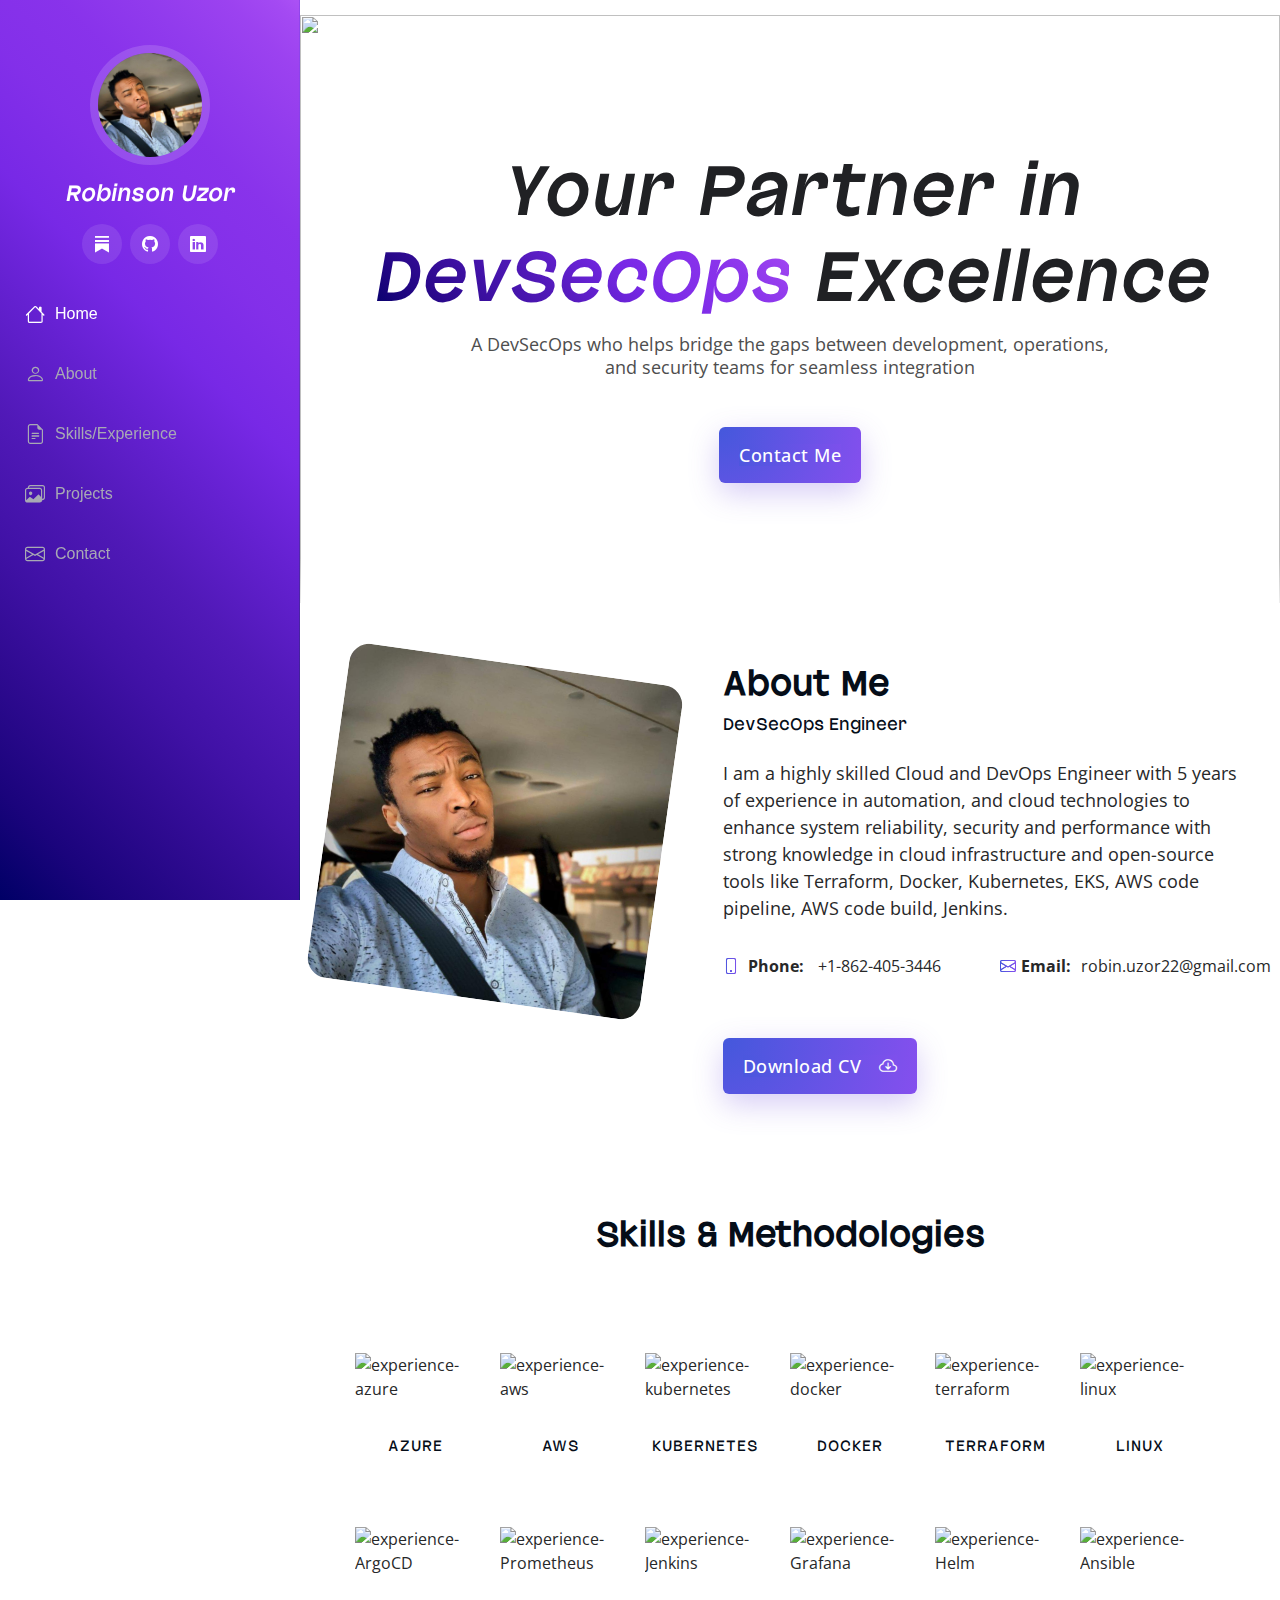
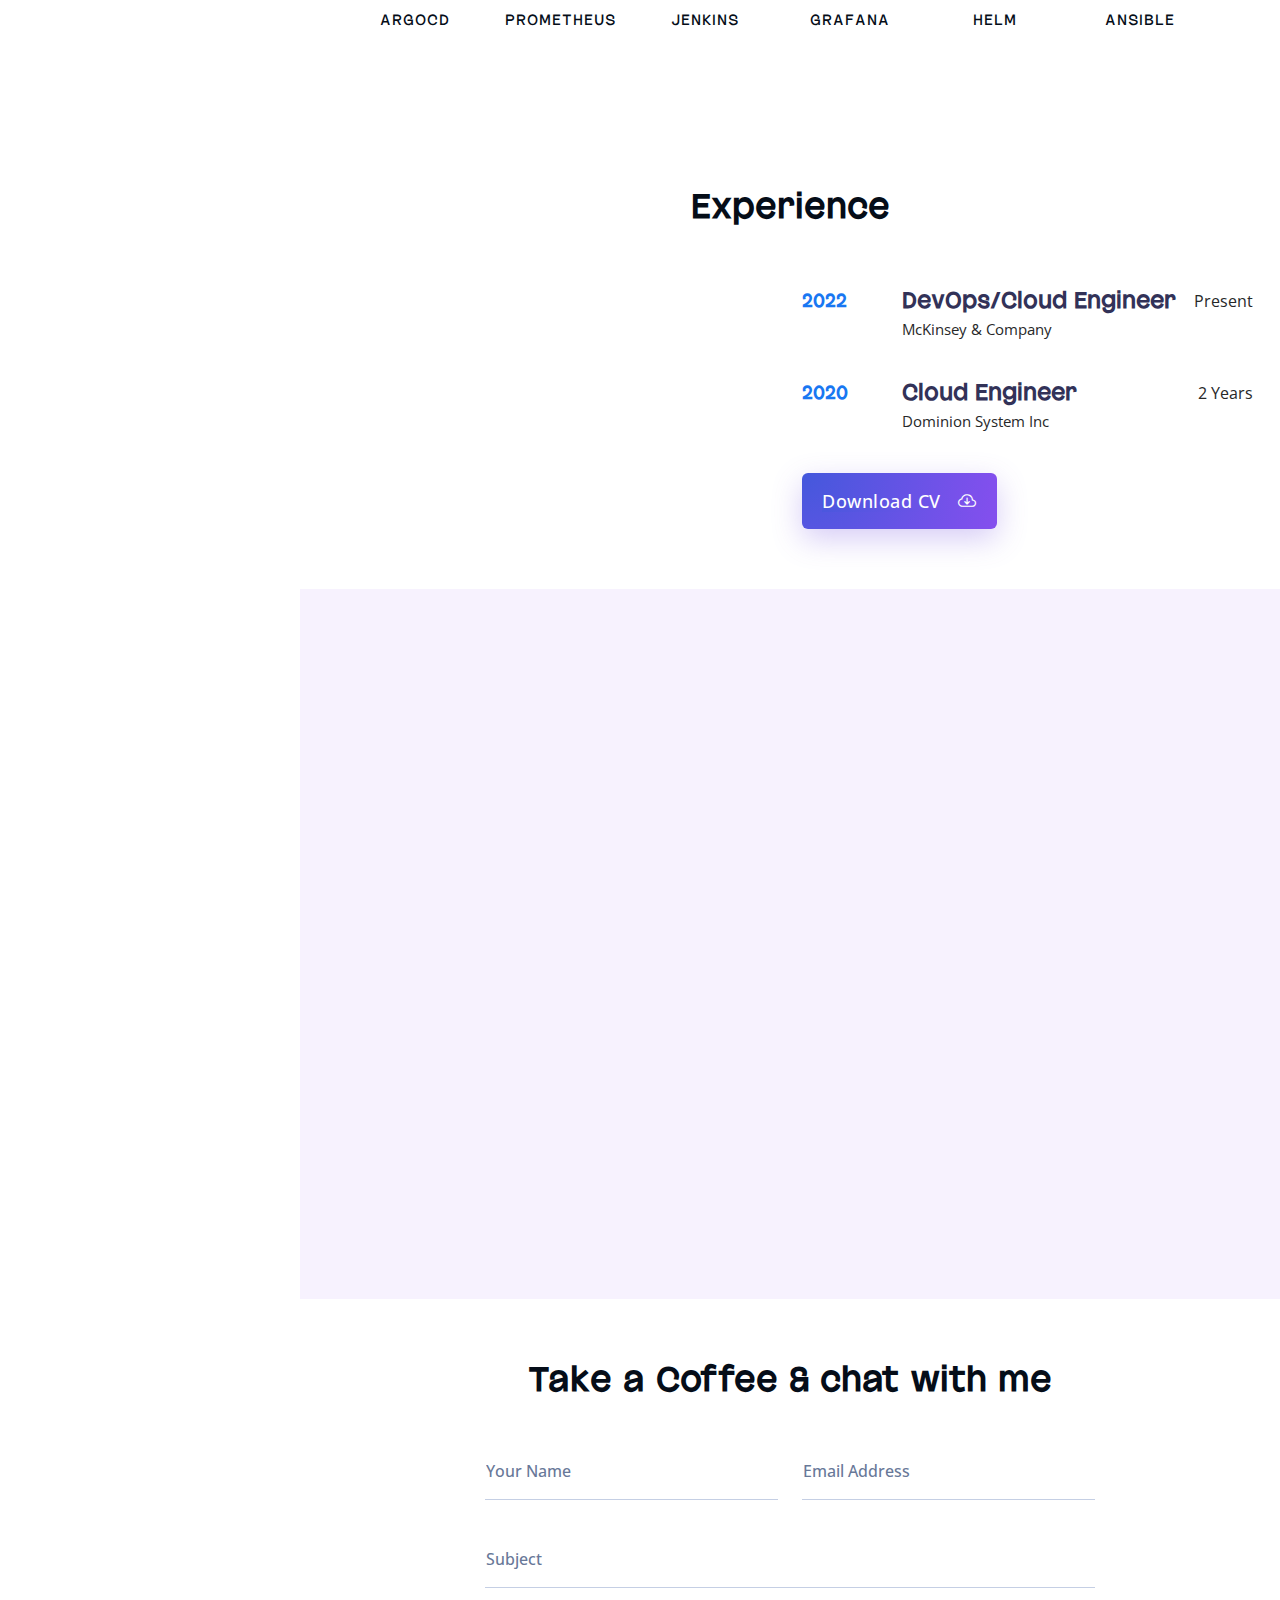
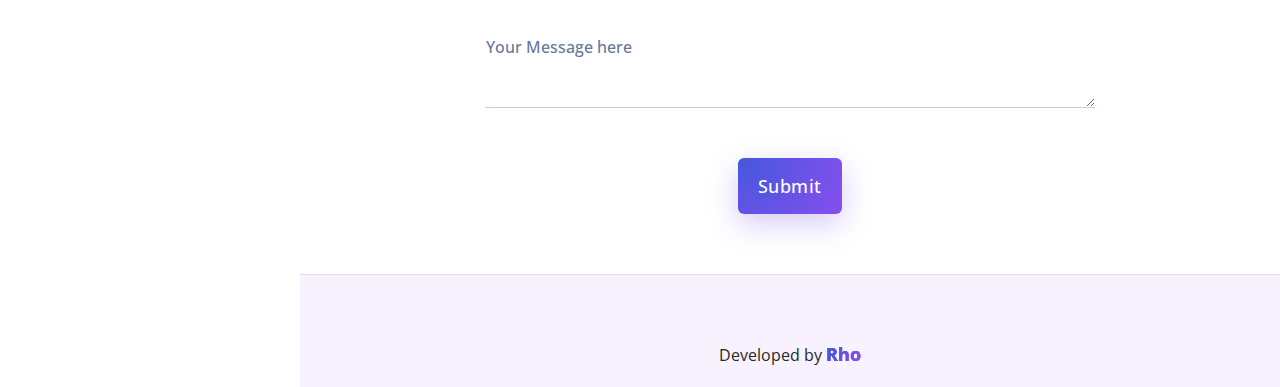
==== commit 4f71a378: "profile-img,social-links,favicon added" ====
--- a/index.html
+++ b/index.html
@@ -3,7 +3,7 @@
   <head>
     <meta charset="utf-8" />
     <meta content="width=device-width, initial-scale=1.0" name="viewport" />
-    <title>Index - iPortfolio Bootstrap Template</title>
+    <title> Robinson Uzor</title>
     <meta content="" name="description" />
     <meta content="" name="keywords" />
 
@@ -15,12 +15,7 @@
     <link rel="preconnect" href="https://fonts.googleapis.com">
     <link rel="preconnect" href="https://fonts.gstatic.com" crossorigin>
     <link href="https://fonts.googleapis.com/css2?family=Mochiy+Pop+One&family=Open+Sans:ital,wght@0,300..800;1,300..800&display=swap" rel="stylesheet">
-    <!-- <link href="https://fonts.googleapis.com" rel="preconnect" />
-    <link href="https://fonts.gstatic.com" rel="preconnect" crossorigin />
-    <link
-      href="https://fonts.googleapis.com/css2?family=Roboto:ital,wght@0,100;0,300;0,400;0,500;0,700;0,900;1,100;1,300;1,400;1,500;1,700;1,900&family=Poppins:ital,wght@0,100;0,200;0,300;0,400;0,500;0,600;0,700;0,800;0,900;1,100;1,200;1,300;1,400;1,500;1,600;1,700;1,800;1,900&family=Raleway:ital,wght@0,100;0,200;0,300;0,400;0,500;0,600;0,700;0,800;0,900;1,100;1,200;1,300;1,400;1,500;1,600;1,700;1,800;1,900&display=swap"
-      rel="stylesheet"
-    /> -->
+   
 
     <!-- Vendor CSS Files -->
     <link
@@ -42,14 +37,6 @@
     <link href="assets/css/main.css" rel="stylesheet" />
     <link href="assets/css/custom-css.css" rel="stylesheet" />
     <script src="https://cdn.jsdelivr.net/npm/animejs@3.0.1/lib/anime.min.js"></script>
-
-    <!-- =======================================================
-  * Template Name: iPortfolio
-  * Template URL: https://bootstrapmade.com/iportfolio-bootstrap-portfolio-websites-template/
-  * Updated: Jun 29 2024 with Bootstrap v5.3.3
-  * Author: BootstrapMade.com
-  * License: https://bootstrapmade.com/license/
-  ======================================================== -->
   </head>
 
   <body class="index-page">
@@ -61,7 +48,7 @@
 
       <div class="profile-img">
         <img
-          src="assets/img/my-profile-img.jpg"
+          src="assets/img/profile-img.jpg"
           alt=""
           class="img-fluid rounded-circle"
         />
@@ -71,17 +58,14 @@
         href="index.html"
         class="logo d-flex align-items-center justify-content-center"
       >
-        <!-- Uncomment the line below if you also wish to use an image logo -->
-        <!-- <img src="assets/img/logo.png" alt=""> -->
-        <h1 class="sitename">Alex Smith</h1>
+        
+        <h1 class="sitename">Robinson Uzor</h1>
       </a>
 
       <div class="social-links text-center">
-        <a href="#" class="twitter"><i class="bi bi-twitter-x"></i></a>
-        <a href="#" class="facebook"><i class="bi bi-facebook"></i></a>
-        <a href="#" class="instagram"><i class="bi bi-instagram"></i></a>
-        <a href="#" class="google-plus"><i class="bi bi-skype"></i></a>
-        <a href="#" class="linkedin"><i class="bi bi-linkedin"></i></a>
+        <a href="https://substack.com/@robinsonuzor" class="medium" target="_blank"><i class="bi bi-substack"></i></i></a>
+        <a href="https://github.com/agent-xlvii" class="github" target="_blank"><i class="bi bi-github"></i></i></a>
+        <a href="https://www.linkedin.com/in/robinson-uzor/" class="linkedin" target="_blank"><i class="bi bi-linkedin"></i></a>
       </div>
 
       <nav id="navmenu" class="navmenu">
@@ -96,12 +80,12 @@
           </li>
           <li>
             <a href="#resume"
-              ><i class="bi bi-file-earmark-text navicon"></i> Experience</a
+              ><i class="bi bi-file-earmark-text navicon"></i> Skills/Experience</a
             >
           </li>
           <li>
             <a href="#portfolio"
-              ><i class="bi bi-images navicon"></i> Portfolio</a
+              ><i class="bi bi-images navicon"></i> Projects</a
             >
           </li>
           <!-- <li>
@@ -155,47 +139,22 @@
             class=""
           />
         </div>
-
-        <img
-          id="floating-kubernetes"
-          src="assets/img/kubernetes.svg"
-          alt="Floating-kubernetes"
-        />
-        <img id="floating-aws" src="assets/img/AWS.svg" alt="Floating-aws" />
-        <img
-          id="floating-azure"
-          src="assets/img/Azure.svg"
-          alt="Floating-azure"
-        />
-        <img
-          id="floating-docker"
-          src="assets/img/docker.svg"
-          alt="Floating-docker"
-        />
-        <img
-          id="floating-terraform"
-          src="assets/img/terraform.svg"
-          alt="Floating-terraform"
-        />
-        <!-- <img id="floating-icon-6" src="assets/img/kub-test.svg" alt="Floating" /> -->
         <div
           class="container d-flex flex-column justify-content-evenly align-items-center hero-content"
           data-aos="fade-up"
           data-aos-delay="100"
         >
           <div class="hero-head-sub-head d-flex flex-column align-items-center">
-            <h2 class="text-center">Your Partner in DevOps Excellence</h2>
+            <h2 class="text-center">Your Partner in <span>DevSecOps</span> Excellence</h2>
             <!-- <p>I'm <span class="typed" data-typed-items="Designer, Developer, Freelancer, Photographer">Designer</span><span class="typed-cursor typed-cursor--blink" aria-hidden="true"></span><span class="typed-cursor typed-cursor--blink" aria-hidden="true"></span></p> -->
             <p class="text-center">
-              Lorem ipsum dolor sit amet. Sed adipisci modi nam fuga 
-              nemo et nesciunt optio non unde quam sed
-              deserunt architecto vel sunt Lorem ipsum dolor sit amet. Sed adipisci modi nam fuga 
-              nemo et nesciunt optio non unde quam sed
+              A DevSecOps who helps bridge the gaps between development, operations, and security teams for seamless integration
             </p>
           </div>
           <!-- <a href="#" class="btn primary-btn">Link Button</a> -->
           <div class="hero-btn-ctn">
-            <button type="button" class="btn primary-btn">Contact Me</button>
+            <button type="button" class="primary-btn" onclick="scrollToSection()">Contact Me</button>
+            
           </div>
         </div>
       </section>
@@ -203,73 +162,47 @@
 
       <!-- About Section -->
       <section id="about" class="about section">
-        <!-- Section Title -->
-        <!-- <div class="container section-title" data-aos="fade-up">
-          <h2>About</h2>
-          <p>
-            Magnam dolores commodi suscipit. Necessitatibus eius consequatur ex
-            aliquid fuga eum quidem. Sit sint consectetur velit. Quisquam quos
-            quisquam cupiditate. Et nemo qui impedit suscipit alias ea. Quia
-            fugiat sit in iste officiis commodi quidem hic quas.
-          </p>
-        </div> -->
         <!-- End Section Title -->
 
-        <div class="container" data-aos="fade-up" data-aos-delay="100">
+        <div class="container" >
           <div class="row gy-4 justify-content-center">
             <div class="col-lg-5 pe-5">
               <img 
                
                 
-                src="assets/img/my-profile-img.jpg"
+                src="assets/img/profile-img.jpg"
                 class="about-img img-fluid rotat"
                 alt=""
               />
             </div>
             <div class="col-lg-7 content">
-              <h2>About Me</h2>
-              <h3>DevOps Engineer</h3>
+              <h3 class="title">About Me</h3>
+              <h3>DevSecOps Engineer</h3>
               <p class=" py-3">
-                Lorem ipsum dolor sit amet, consectetur adipiscing elit, sed do
-                eiusmod tempor incididunt ut labore et dolore magna aliqua.
-                Lorem ipsum dolor sit amet, consectetur adipiscing elit, sed do
-                eiusmod tempor incididunt ut labore et dolore magna aliqua.
-                Lorem ipsum dolor sit amet, consectetur adipiscing elit, sed do
-                eiusmod tempor incididunt ut labore et dolore magna aliqua.
-                Lorem ipsum dolor sit amet, consectetur adipiscing elit, sed do
-                eiusmod tempor incididunt ut labore et dolore magna aliqua.
+                I am a highly skilled Cloud and DevOps Engineer with 5 years of experience in automation, and cloud technologies to enhance
+                system reliability, security and performance with strong knowledge in cloud infrastructure and open-source tools like Terraform,
+                Docker, Kubernetes, EKS, AWS code pipeline, AWS code build, Jenkins. 
               </p>
               <div class="row">
                 <div class="col-lg-6">
                   <ul>
                       <i class="bi bi-phone"></i>
-                      <strong>Phone:</strong> <span>+123 456 7890</span>
+                      <strong>Phone:</strong> <span>+1-862-405-3446</span>
                     </li>
-                    <!-- <li>
-                      <i class="bi bi-chevron-right"></i>
-                      <strong>City:</strong> <span>New York, USA</span>
-                    </li> -->
                   </ul>
                 </div>
                 <div class="col-lg-6">
                   <ul>
                     <li>
                       <i class="bi bi-envelope"></i>
-                      <strong>Email:</strong> <span>email@example.com</span>
+                      <strong>Email:</strong> <span>robin.uzor22@gmail.com</span>
                     </li>
                   </ul>
                 </div>
               </div>
               <div class="about-btn-ctn">
-                <button type="button" class="btn primary-btn about-btn">Download CV</button>
-              </div>
-              <!-- <p class="py-3">
-                Officiis eligendi itaque labore et dolorum mollitia officiis
-                optio vero. Quisquam sunt adipisci omnis et ut. Nulla
-                accusantium dolor incidunt officia tempore. Et eius omnis.
-                Cupiditate ut dicta maxime officiis quidem quia. Sed et
-                consectetur qui quia repellendus itaque neque.
-              </p> -->
+                <button type="button" class="btn primary-btn about-btn" onclick="redirectToURL()">Download CV <span class="bi bi-cloud-arrow-down" style="margin-left: 12px;"></span></button>
+              </div>
             </div>
           </div>
         </div>
@@ -281,10 +214,10 @@
       <section id="resume" data-scroll-index="2" class="section skills-section bg-gray">
         <div class="container">
             <div class="section-heading">
-                <h3>Skills & Experience</h3>
+                <h3>Skills & Methodologies</h3>
             </div>
             <div class="row gy-4">
-                <div class="col-lg-6">
+                <div class="col-12 icons-container">
                     <ul class="skills-list counter">
                         <li>
                             <div class="skill-box">
@@ -356,9 +289,91 @@
                                 <h6>Linux</h6>
                             </div>
                         </li>
+
+                        <li>
+                          <div class="skill-box">
+                              <div class="skill-icon">
+                                <img
+                                id="experience-ArgoCD"
+                                src="assets/img/Argo.svg"
+                                alt="experience-ArgoCD"
+                              />
+                              </div>
+                              <h6>ArgoCD</h6>
+                          </div>
+                      </li>
+
+
+                      <li>
+                        <div class="skill-box">
+                            <div class="skill-icon">
+                              <img
+                              id="experience-Prometheus"
+                              src="assets/img/Prometheus.svg"
+                              alt="experience-Prometheus"
+                            />
+                            </div>
+                            <h6>Prometheus</h6>
+                        </div>
+                     </li>
+
+                      <li>
+                        <div class="skill-box">
+                            <div class="skill-icon">
+                              <img
+                              id="experience-Jenkins"
+                              src="assets/img/Jenkins.svg"
+                              alt="experience-Jenkins"
+                            />
+                            </div>
+                            <h6>Jenkins</h6>
+                        </div>
+                    </li>
+
+
+                  <li>
+                    <div class="skill-box">
+                        <div class="skill-icon">
+                          <img
+                          id="experience-Grafana"
+                          src="assets/img/Grafana.svg"
+                          alt="experience-Grafana"
+                        />
+                        </div>
+                        <h6>Grafana</h6>
+                    </div>
+                  </li>
+
+                  <li>
+                    <div class="skill-box">
+                        <div class="skill-icon">
+                          <img
+                          id="experience-Helm"
+                          src="assets/img/Helm.svg"
+                          alt="experience-Helm"
+                        />
+                        </div>
+                        <h6>Helm</h6>
+                    </div>
+                  </li>
+
+
+                  <li>
+                    <div class="skill-box">
+                        <div class="skill-icon">
+                          <img
+                          id="experience-Ansible"
+                          src="assets/img/Ansible.svg"
+                          alt="experience-Ansible"
+                        />
+                        </div>
+                        <h6>Ansible</h6>
+                    </div>
+                  </li>
+
                     </ul>
                 </div>
-                <div class="col-lg-6">
+                <!-- <div class="col-lg-6">
                     <div class="experiences-box">
                         <ul>
                             <li>
@@ -411,86 +426,88 @@
                             </li>
                         </ul>
                     </div>
-                </div>
+                </div> -->
             </div>
         </div>
     </section>
 
     <!-- Skills & Experience -->
 
-      <!-- Stats Section -->
-      <!-- <section id="stats" class="stats section">
-        <div class="container" data-aos="fade-up" data-aos-delay="100">
+
+    <section id="resume" data-scroll-index="2" class="section skills-section experience-sec bg-gray">
+      <div class="container">
+          <div class="section-heading">
+              <h3>Experience</h3>
+          </div>
           <div class="row gy-4">
-            <div class="col-lg-3 col-md-6">
-              <div class="stats-item">
-                <i class="bi bi-emoji-smile"></i>
-                <span
-                  data-purecounter-start="0"
-                  data-purecounter-end="232"
-                  data-purecounter-duration="1"
-                  class="purecounter"
-                ></span>
-                <p>
-                  <strong>Happy Clients</strong> <span>consequuntur quae</span>
-                </p>
-              </div>
-            </div>
-           
-
-            <div class="col-lg-3 col-md-6">
-              <div class="stats-item">
-                <i class="bi bi-journal-richtext"></i>
-                <span
-                  data-purecounter-start="0"
-                  data-purecounter-end="521"
-                  data-purecounter-duration="1"
-                  class="purecounter"
-                ></span>
-                <p>
-                  <strong>Projects</strong>
-                  <span>adipisci atque cum quia aut</span>
-                </p>
-              </div>
-            </div>
-            
-
-            <div class="col-lg-3 col-md-6">
-              <div class="stats-item">
-                <i class="bi bi-headset"></i>
-                <span
-                  data-purecounter-start="0"
-                  data-purecounter-end="1453"
-                  data-purecounter-duration="1"
-                  class="purecounter"
-                ></span>
-                <p>
-                  <strong>Hours Of Support</strong>
-                  <span>aut commodi quaerat</span>
-                </p>
-              </div>
-            </div>
-            
-            <div class="col-lg-3 col-md-6">
-              <div class="stats-item">
-                <i class="bi bi-people"></i>
-                <span
-                  data-purecounter-start="0"
-                  data-purecounter-end="32"
-                  data-purecounter-duration="1"
-                  class="purecounter"
-                ></span>
-                <p>
-                  <strong>Hard Workers</strong>
-                  <span>rerum asperiores dolor</span>
-                </p>
-              </div>
-            </div>
-           
+              <div class="col-lg-6 cv-cover">
+                 <img src="/assets/img/cv-download.svg" class="experience-img" alt="" srcset="">
+
+              
+                </div>
+              <div class="col-lg-6 d-flex flex-column justify-content-center experience-col">
+                  <div class="experiences-box">
+                      <ul>
+                          <li>
+                              <h6>2022</h6>
+                              <div class="text">
+                                  <h5>DevOps/Cloud Engineer</h5>
+                                  <span>McKinsey & Company</span>
+                              </div>
+                              <label>Present</label>
+                          </li>
+                          <li>
+                              <h6>2020</h6>
+                              <div class="text">
+                                  <h5>Cloud Engineer</h5>
+                                  <span>Dominion System Inc</span>
+                              </div>
+                              <label>2 Years</label>
+                          </li>
+                          <!-- <li>
+                              <h6>2019</h6>
+                              <div class="text">
+                                  <h5>Senior Product Designer</h5>
+                                  <span>vrteam designs</span>
+                              </div>
+                              <label>1 Year</label>
+                          </li>
+                          <li>
+                              <h6>2018</h6>
+                              <div class="text">
+                                  <h5>Senior Product Designer</h5>
+                                  <span>vrteam designs</span>
+                              </div>
+                              <label>1 Year</label>
+                          </li>
+                          <li>
+                              <h6>2018</h6>
+                              <div class="text">
+                                  <h5>Senior Product Designer</h5>
+                                  <span>vrteam designs</span>
+                              </div>
+                              <label>6 months</label>
+                          </li>
+                          <li>
+                              <h6>2017</h6>
+                              <div class="text">
+                                  <h5>Senior Product Designer</h5>
+                                  <span>vrteam designs</span>
+                              </div>
+                              <label>3 months</label>
+                          </li> -->
+                      </ul>
+
+                      <div class="about-btn-ctn">
+                        <button type="button" class="btn primary-btn about-btn" onclick="redirectToURL()">Download CV <span class="bi bi-cloud-arrow-down" style="margin-left: 12px;"></span></button>
+                      </div>
+                  </div>
+              </div>
           </div>
-        </div>
-      </section>  -->
-      <!-- /Stats Section -->
+      </div>
+  </section>
+
+      
 
       <!-- Skills Section 
       <section id="skills" class="skills section light-background">
@@ -733,7 +750,7 @@
       <section id="portfolio" class="portfolio section light-background">
         <!-- Section Title -->
         <div class="container section-title portfolio-heading" data-aos="fade-up">
-          <h3>Portfolio</h3>
+          <h3>Projects</h3>
           <!-- <p>
             Magnam dolores commodi suscipit. Necessitatibus eius consequatur ex
             aliquid fuga eum quidem. Sit sint consectetur velit. Quisquam quos
@@ -750,19 +767,7 @@
             data-layout="masonry"
             data-sort="original-order"
           >
-            <!-- <ul
-              class="portfolio-filters isotope-filters"
-              data-aos="fade-up"
-              data-aos-delay="100"
-            >
-              <li data-filter="*" class="filter-active">All</li>
-              <li data-filter=".filter-app">App</li>
-              <li data-filter=".filter-product">Product</li>
-              <li data-filter=".filter-branding">Branding</li>
-              <li data-filter=".filter-books">Books</li>
-            </ul> -->
-            <!-- End Portfolio Filters -->
-
+          
             <div
               class="row gy-4 isotope-container"
               data-aos="fade-up"
@@ -772,6 +777,14 @@
                 class="col-lg-4 col-md-6 portfolio-item isotope-item filter-app"
               >
                 <div class="portfolio-content h-100">
+
+                  <div class="portfolio-img-arrow">
+                    <div class="fixed-arrow">
+                      <i class="bi bi-arrow-down-square"></i>
+                   </div>
+                   
+                  </div>
+                  
                   <img
                     src="assets/img/portfolio/app-1.jpg"
                     class="img-fluid"
@@ -780,16 +793,9 @@
                   <div class="portfolio-info">
                     <!-- <h4>App 1</h4> -->
                     <h4>Lorem ipsum, dolor sit amet consectetur</h4>
-                    <!--
-                    <a
-                      href="assets/img/portfolio/app-1.jpg"
-                      title="App 1"
-                      data-gallery="portfolio-gallery-app"
-                      class="glightbox preview-link"
-                      ><i class="bi bi-zoom-in"></i
-                    ></a> -->
-                    <a
-                      href="portfolio-details.html"
+                    
+                    <a
+                      href="#"
                       title="More Details"
                       class="details-link"
                       ><i class="bi bi-arrow-up-right-square"></i
@@ -803,6 +809,12 @@
                 class="col-lg-4 col-md-6 portfolio-item isotope-item filter-product"
               >
                 <div class="portfolio-content h-100">
+                  <div class="portfolio-img-arrow">
+                    <div class="fixed-arrow">
+                      <i class="bi bi-arrow-down-square"></i>
+                   </div>
+                   
+                  </div>
                   <img
                     src="assets/img/portfolio/product-1.jpg"
                     class="img-fluid"
@@ -810,16 +822,9 @@
                   />
                   <div class="portfolio-info">
                     <h4>Lorem ipsum, dolor sit amet consectetur</h4>
-                    
-                    <!-- <a
-                      href="assets/img/portfolio/product-1.jpg"
-                      title="Product 1"
-                      data-gallery="portfolio-gallery-product"
-                      class="glightbox preview-link"
-                      ><i class="bi bi-zoom-in"></i
-                    ></a> -->
-                    <a
-                      href="portfolio-details.html"
+                  
+                    <a
+                      href="#"
                       title="More Details"
                       class="details-link"
                       ><i class="bi bi-arrow-up-right-square"></i
@@ -833,6 +838,12 @@
                 class="col-lg-4 col-md-6 portfolio-item isotope-item filter-branding"
               >
                 <div class="portfolio-content h-100">
+                  <div class="portfolio-img-arrow">
+                    <div class="fixed-arrow">
+                      <i class="bi bi-arrow-down-square"></i>
+                   </div>
+                   
+                  </div>
                   <img
                     src="assets/img/portfolio/branding-1.jpg"
                     class="img-fluid"
@@ -840,16 +851,9 @@
                   />
                   <div class="portfolio-info">
                     <h4>Lorem ipsum, dolor sit amet consectetur</h4>
-                    
-                    <!-- <a
-                      href="assets/img/portfolio/branding-1.jpg"
-                      title="Branding 1"
-                      data-gallery="portfolio-gallery-branding"
-                      class="glightbox preview-link"
-                      ><i class="bi bi-zoom-in"></i
-                    ></a> -->
-                    <a
-                      href="portfolio-details.html"
+                
+                    <a
+                      href="#"
                       title="More Details"
                       class="details-link"
                       ><i class="bi bi-arrow-up-right-square"></i
@@ -863,6 +867,12 @@
                 class="col-lg-4 col-md-6 portfolio-item isotope-item filter-books"
               >
                 <div class="portfolio-content h-100">
+                  <div class="portfolio-img-arrow">
+                    <div class="fixed-arrow">
+                      <i class="bi bi-arrow-down-square"></i>
+                   </div>
+                   
+                  </div>
                   <img
                     src="assets/img/portfolio/books-1.jpg"
                     class="img-fluid"
@@ -870,16 +880,8 @@
                   />
                   <div class="portfolio-info">
                     <h4>Lorem ipsum, dolor sit amet consectetur</h4>
-                    <!-- <p>Lorem ipsum, dolor sit amet consectetur</p> -->
-                    <!-- <a
-                      href="assets/img/portfolio/books-1.jpg"
-                      title="Branding 1"
-                      data-gallery="portfolio-gallery-book"
-                      class="glightbox preview-link"
-                      ><i class="bi bi-zoom-in"></i
-                    ></a> -->
-                    <a
-                      href="portfolio-details.html"
+                    <a
+                      href="#"
                       title="More Details"
                       class="details-link"
                       ><i class="bi bi-arrow-up-right-square"></i
@@ -893,6 +895,12 @@
                 class="col-lg-4 col-md-6 portfolio-item isotope-item filter-app"
               >
                 <div class="portfolio-content h-100">
+                  <div class="portfolio-img-arrow">
+                    <div class="fixed-arrow">
+                      <i class="bi bi-arrow-down-square"></i>
+                   </div>
+                   
+                  </div>
                   <img
                     src="assets/img/portfolio/app-2.jpg"
                     class="img-fluid"
@@ -900,16 +908,9 @@
                   />
                   <div class="portfolio-info">
                     <h4>Lorem ipsum, dolor sit amet consectetur</h4>
-                    <!-- <p>Lorem ipsum, dolor sit amet consectetur</p> -->
-                    <!-- <a
-                      href="assets/img/portfolio/app-2.jpg"
-                      title="App 2"
-                      data-gallery="portfolio-gallery-app"
-                      class="glightbox preview-link"
-                      ><i class="bi bi-zoom-in"></i
-                    ></a> -->
-                    <a
-                      href="portfolio-details.html"
+                  
+                    <a
+                      href="#"
                       title="More Details"
                       class="details-link"
                       ><i class="bi bi-arrow-up-right-square"></i
@@ -923,6 +924,12 @@
                 class="col-lg-4 col-md-6 portfolio-item isotope-item filter-product"
               >
                 <div class="portfolio-content h-100">
+                  <div class="portfolio-img-arrow">
+                    <div class="fixed-arrow">
+                      <i class="bi bi-arrow-down-square"></i>
+                   </div>
+                   
+                  </div>
                   <img
                     src="assets/img/portfolio/product-2.jpg"
                     class="img-fluid"
@@ -930,16 +937,9 @@
                   />
                   <div class="portfolio-info">
                     <h4>Lorem ipsum, dolor sit amet consectetur</h4>
-                    <!-- <p>Lorem ipsum, dolor sit amet consectetur</p> -->
-                    <!-- <a
-                      href="assets/img/portfolio/product-2.jpg"
-                      title="Product 2"
-                      data-gallery="portfolio-gallery-product"
-                      class="glightbox preview-link"
-                      ><i class="bi bi-zoom-in"></i
-                    ></a> -->
-                    <a
-                      href="portfolio-details.html"
+                    
+                    <a
+                      href="#"
                       title="More Details"
                       class="details-link"
                       ><i class="bi bi-arrow-up-right-square"></i
@@ -1143,316 +1143,6 @@
       </section>
       <!-- /Portfolio Section -->
 
-    
-      <!-- <section id="services" class="services section">
-       
-        <div class="container section-title" data-aos="fade-up">
-          <h2>Services</h2>
-          <p>
-            Magnam dolores commodi suscipit. Necessitatibus eius consequatur ex
-            aliquid fuga eum quidem. Sit sint consectetur velit. Quisquam quos
-            quisquam cupiditate. Et nemo qui impedit suscipit alias ea. Quia
-            fugiat sit in iste officiis commodi quidem hic quas.
-          </p>
-        </div>
-       
-
-        <div class="container">
-          <div class="row gy-4">
-            <div
-              class="col-lg-4 col-md-6 service-item d-flex"
-              data-aos="fade-up"
-              data-aos-delay="100"
-            >
-              <div class="icon flex-shrink-0">
-                <i class="bi bi-briefcase"></i>
-              </div>
-              <div>
-                <h4 class="title">
-                  <a href="service-details.html" class="stretched-link"
-                    >Lorem Ipsum</a
-                  >
-                </h4>
-                <p class="description">
-                  Voluptatum deleniti atque corrupti quos dolores et quas
-                  molestias excepturi sint occaecati cupiditate non provident
-                </p>
-              </div>
-            </div>
-            
-
-            <div
-              class="col-lg-4 col-md-6 service-item d-flex"
-              data-aos="fade-up"
-              data-aos-delay="200"
-            >
-              <div class="icon flex-shrink-0">
-                <i class="bi bi-card-checklist"></i>
-              </div>
-              <div>
-                <h4 class="title">
-                  <a href="service-details.html" class="stretched-link"
-                    >Dolor Sitema</a
-                  >
-                </h4>
-                <p class="description">
-                  Minim veniam, quis nostrud exercitation ullamco laboris nisi
-                  ut aliquip ex ea commodo consequat tarad limino ata
-                </p>
-              </div>
-            </div>
-           
-
-            <div
-              class="col-lg-4 col-md-6 service-item d-flex"
-              data-aos="fade-up"
-              data-aos-delay="300"
-            >
-              <div class="icon flex-shrink-0">
-                <i class="bi bi-bar-chart"></i>
-              </div>
-              <div>
-                <h4 class="title">
-                  <a href="service-details.html" class="stretched-link"
-                    >Sed ut perspiciatis</a
-                  >
-                </h4>
-                <p class="description">
-                  Duis aute irure dolor in reprehenderit in voluptate velit esse
-                  cillum dolore eu fugiat nulla pariatur
-                </p>
-              </div>
-            </div>
-            
-
-            <div
-              class="col-lg-4 col-md-6 service-item d-flex"
-              data-aos="fade-up"
-              data-aos-delay="400"
-            >
-              <div class="icon flex-shrink-0">
-                <i class="bi bi-binoculars"></i>
-              </div>
-              <div>
-                <h4 class="title">
-                  <a href="service-details.html" class="stretched-link"
-                    >Magni Dolores</a
-                  >
-                </h4>
-                <p class="description">
-                  Excepteur sint occaecat cupidatat non proident, sunt in culpa
-                  qui officia deserunt mollit anim id est laborum
-                </p>
-              </div>
-            </div>
-           
-
-            <div
-              class="col-lg-4 col-md-6 service-item d-flex"
-              data-aos="fade-up"
-              data-aos-delay="500"
-            >
-              <div class="icon flex-shrink-0">
-                <i class="bi bi-brightness-high"></i>
-              </div>
-              <div>
-                <h4 class="title">
-                  <a href="service-details.html" class="stretched-link"
-                    >Nemo Enim</a
-                  >
-                </h4>
-                <p class="description">
-                  At vero eos et accusamus et iusto odio dignissimos ducimus qui
-                  blanditiis praesentium voluptatum deleniti atque
-                </p>
-              </div>
-            </div>
-            
-
-            <div
-              class="col-lg-4 col-md-6 service-item d-flex"
-              data-aos="fade-up"
-              data-aos-delay="600"
-            >
-              <div class="icon flex-shrink-0">
-                <i class="bi bi-calendar4-week"></i>
-              </div>
-              <div>
-                <h4 class="title">
-                  <a href="service-details.html" class="stretched-link"
-                    >Eiusmod Tempor</a
-                  >
-                </h4>
-                <p class="description">
-                  Et harum quidem rerum facilis est et expedita distinctio. Nam
-                  libero tempore, cum soluta nobis est eligendi
-                </p>
-              </div>
-            </div>
-         
-          </div>
-        </div>
-      </section> -->
-      <!-- /Services Section -->
-
-      <!-- Testimonials Section -->
-      <!-- <section id="testimonials" class="testimonials section light-background">
-       
-        <div class="container section-title" data-aos="fade-up">
-          <h2>Testimonials</h2>
-          <p>
-            Necessitatibus eius consequatur ex aliquid fuga eum quidem sint
-            consectetur velit
-          </p>
-        </div>
-       
-        <div class="container" data-aos="fade-up" data-aos-delay="100">
-          <div class="swiper init-swiper">
-            <script type="application/json" class="swiper-config">
-              {
-                "loop": true,
-                "speed": 600,
-                "autoplay": {
-                  "delay": 5000
-                },
-                "slidesPerView": "auto",
-                "pagination": {
-                  "el": ".swiper-pagination",
-                  "type": "bullets",
-                  "clickable": true
-                },
-                "breakpoints": {
-                  "320": {
-                    "slidesPerView": 1,
-                    "spaceBetween": 40
-                  },
-                  "1200": {
-                    "slidesPerView": 3,
-                    "spaceBetween": 1
-                  }
-                }
-              }
-            </script>
-            <div class="swiper-wrapper">
-              <div class="swiper-slide">
-                <div class="testimonial-item">
-                  <p>
-                    <i class="bi bi-quote quote-icon-left"></i>
-                    <span
-                      >Proin iaculis purus consequat sem cure digni ssim donec
-                      porttitora entum suscipit rhoncus. Accusantium quam,
-                      ultricies eget id, aliquam eget nibh et. Maecen aliquam,
-                      risus at semper.</span
-                    >
-                    <i class="bi bi-quote quote-icon-right"></i>
-                  </p>
-                  <img
-                    src="assets/img/testimonials/testimonials-1.jpg"
-                    class="testimonial-img"
-                    alt=""
-                  />
-                  <h3>Saul Goodman</h3>
-                  <h4>Ceo &amp; Founder</h4>
-                </div>
-              </div>
-             
-
-              <div class="swiper-slide">
-                <div class="testimonial-item">
-                  <p>
-                    <i class="bi bi-quote quote-icon-left"></i>
-                    <span
-                      >Export tempor illum tamen malis malis eram quae irure
-                      esse labore quem cillum quid malis quorum velit fore eram
-                      velit sunt aliqua noster fugiat irure amet legam anim
-                      culpa.</span
-                    >
-                    <i class="bi bi-quote quote-icon-right"></i>
-                  </p>
-                  <img
-                    src="assets/img/testimonials/testimonials-2.jpg"
-                    class="testimonial-img"
-                    alt=""
-                  />
-                  <h3>Sara Wilsson</h3>
-                  <h4>Designer</h4>
-                </div>
-              </div>
-              
-
-              <div class="swiper-slide">
-                <div class="testimonial-item">
-                  <p>
-                    <i class="bi bi-quote quote-icon-left"></i>
-                    <span
-                      >Enim nisi quem export duis labore cillum quae magna enim
-                      sint quorum nulla quem veniam duis minim tempor labore
-                      quem eram duis noster aute amet eram fore quis sint
-                      minim.</span
-                    >
-                    <i class="bi bi-quote quote-icon-right"></i>
-                  </p>
-                  <img
-                    src="assets/img/testimonials/testimonials-3.jpg"
-                    class="testimonial-img"
-                    alt=""
-                  />
-                  <h3>Jena Karlis</h3>
-                  <h4>Store Owner</h4>
-                </div>
-              </div>
-              
-
-              <div class="swiper-slide">
-                <div class="testimonial-item">
-                  <p>
-                    <i class="bi bi-quote quote-icon-left"></i>
-                    <span
-                      >Fugiat enim eram quae cillum dolore dolor amet nulla
-                      culpa multos export minim fugiat dolor enim duis veniam
-                      ipsum anim magna sunt elit fore quem dolore labore illum
-                      veniam.</span
-                    >
-                    <i class="bi bi-quote quote-icon-right"></i>
-                  </p>
-                  <img
-                    src="assets/img/testimonials/testimonials-4.jpg"
-                    class="testimonial-img"
-                    alt=""
-                  />
-                  <h3>Matt Brandon</h3>
-                  <h4>Freelancer</h4>
-                </div>
-              </div>
-              
-
-              <div class="swiper-slide">
-                <div class="testimonial-item">
-                  <p>
-                    <i class="bi bi-quote quote-icon-left"></i>
-                    <span
-                      >Quis quorum aliqua sint quem legam fore sunt eram irure
-                      aliqua veniam tempor noster veniam sunt culpa nulla illum
-                      cillum fugiat legam esse veniam culpa fore nisi cillum
-                      quid.</span
-                    >
-                    <i class="bi bi-quote quote-icon-right"></i>
-                  </p>
-                  <img
-                    src="assets/img/testimonials/testimonials-5.jpg"
-                    class="testimonial-img"
-                    alt=""
-                  />
-                  <h3>John Larson</h3>
-                  <h4>Entrepreneur</h4>
-                </div>
-              </div>
-              
-            </div>
-            <div class="swiper-pagination"></div>
-          </div>
-        </div>
-      </section> -->
       <!-- /Testimonials Section -->
 
       <!-- Contact Section -->
@@ -1463,50 +1153,48 @@
             </div>
             <div class="row justify-content-center">
                 <div class="col-xl-8 col-lg-10">
-                    <!-- <div class="row contact-info">
-                        <div class="col-md-6">
-                            <a class="email" href="index.html#">
-                                <img src="assets/img/email.png" title="" alt="">
-                                <span>info@mywebsite.com</span>
-                            </a>
-                        </div>
-                        <div class="col-md-6">
-                            <a class="phone" href="index.html#">
-                                <img src="assets/img/phone.png" title="" alt="">
-                                <span>+01 9033 333 333 / 123</span>
-                            </a>
-                        </div>
-                    </div> -->
+                    
                     <div class="contact-form">
-                        <form>
+                        <form id="form" action="https://api.web3forms.com/submit" method="POST">
                             <div class="row">
+
+                              <input type="hidden" name="apikey" value="dda2485a-7ab2-4fd4-9965-bd6dbf529fce">
                                 <div class="col-md-6">
                                     <div class="form-floating">
-                                        <input type="email" class="form-control" id="you_name" placeholder="Your Name">
+                                        <input type="text" name="name" class="form-control" id="you_name" placeholder="Your Name">
                                         <label for="you_name">Your Name</label>
                                     </div>
                                 </div>
                                 <div class="col-md-6">
                                     <div class="form-floating">
-                                        <input type="email" class="form-control" id="your_email" placeholder="name@example.com">
+                                        <input type="email" name="email" class="form-control" id="your_email" placeholder="name@example.com">
                                         <label for="your_email">Email Address</label>
                                     </div>
                                 </div>
                                 <div class="col-12">
                                     <div class="form-floating">
-                                        <input type="email" class="form-control" id="your_subject" placeholder="Subject">
+                                        <input type="text" name="message_subject" class="form-control" id="your_subject" placeholder="Subject">
                                         <label for="your_subject">Subject</label>
                                     </div>
                                 </div>
                                 <div class="col-12">
                                     <div class="form-floating">
-                                        <textarea class="form-control" placeholder="Leave a comment here" id="your_message" style="height: 150px"></textarea>
+                                        <textarea class="form-control" name="Message" placeholder="Leave a comment here" id="your_message" style="height: 90px"></textarea>
                                         <label for="your_message">Your Message here</label>
                                     </div>
                                 </div>
+
+                                <!-- <input type="hidden" name="redirect" value="https://web3forms.com/success"> -->
+                               <div class="frm-msg" style="display: flex; justify-content: center; align-items: center; height: 100%;"> 
+                                  <div id="result"></div>
+                                </div>
+
                                 <div class="contact-btn-ctn">
-                                  <button type="button" class="btn primary-btn about-btn">Download CV</button>
-                                </div>
+                                  <button type="submit" value="Send" class="btn primary-btn about-btn">Submit</button>
+                                </div>
+
+
+                                
                                 
                             </div>
                         </form>
@@ -1520,18 +1208,9 @@
 
     <footer id="footer" class="footer position-relative light-background">
       <div class="container">
-        <!-- <div class="copyright text-center">
-          <p>
-            © <span>Copyright</span>
-            <strong class="px-1 sitename">iPortfolio</strong>
-            <span>All Rights Reserved</span>
-          </p>
-        </div> -->
+        
         <div class="credits">
-          <!-- All the links in the footer should remain intact. -->
-          <!-- You can delete the links only if you've purchased the pro version. -->
-          <!-- Licensing information: https://bootstrapmade.com/license/ -->
-          <!-- Purchase the pro version with working PHP/AJAX contact form: [buy-url] -->
+          
           Developed by
           <a href="https://x.com/rhokindness"><strong>Rho</strong></a>
           <!-- <a href="https://themewagon.com">ThemeWagon</a> -->
@@ -1567,16 +1246,5 @@
     <script src="assets/js/main.js"></script>
     <script src="assets/js/custom-js.js"></script>
 
-    <!-- <script>
-    anime({
-        targets: '#floating-icon',
-        translateY: [
-            { value: -20, duration: 1000, easing: 'easeInOutSine' },
-            { value: 0, duration: 1000, easing: 'easeInOutSine' }
-        ],
-        loop: true,
-        direction: 'alternate'
-    });
-</script> -->
   </body>
 </html>
--- a/assets/css/main.css
+++ b/assets/css/main.css
@@ -1,69 +1,59 @@
-/**
-* Template Name: iPortfolio
-* Template URL: https://bootstrapmade.com/iportfolio-bootstrap-portfolio-websites-template/
-* Updated: Jun 29 2024 with Bootstrap v5.3.3
-* Author: BootstrapMade.com
-* License: https://bootstrapmade.com/license/
-*/
-
-/*--------------------------------------------------------------
-# Font & Color Variables
-# Help: https://bootstrapmade.com/color-system/
---------------------------------------------------------------*/
+
 /* Fonts */
 
 @font-face {
-  font-family: 'OutrequeBoldSlanted';
-  src: url('/assets/fonts/outreque/OutrequeBoldSlanted.ttf') format('truetype');
-  font-weight: bold; /* Regular weight */
+  font-family: "OutrequeBoldSlanted";
+  src: url("/assets/fonts/outreque/OutrequeBoldSlanted.ttf") format("truetype");
+  font-weight: bold;
+  /* Regular weight */
 }
 
 @font-face {
-  font-family: 'OutrequeMedium';
-  src: url('/assets/fonts/outreque/OutrequeMedium.ttf') format('truetype');
-  /*👉font-weight: 400; 👈*//* Regular weight */
-}
-
-/*👉@font-face {
-  font-family: 'OutrequeExtraBlackSlanted';
-  src: url('/assets/fonts/outreque/OutrequeExtrablackSlanted.ttf') format('truetype');
-  font-weight: bold; ➡ Regular weight ⬅
-}👈*/
-
-
-
-
-/*👉@font-face {
-  font-family: 'Malinton';
-  src: url('/assets/fonts/malinton-font/MalintontrialversionBold-zrlJl.otf') format('opentype');
-  font-weight: bold; ➡ Regular weight ⬅
-}👈*/
+  font-family: "OutrequeMedium";
+  src: url("/assets/fonts/outreque/OutrequeMedium.ttf") format("truetype");
+  /*👉font-weight: 400; 👈*/
+  /* Regular weight */
+}
 
 
 :root {
-  --default-font: "Open Sans",  system-ui, -apple-system, "Segoe UI", Roboto, "Helvetica Neue", Arial, "Noto Sans", "Liberation Sans", sans-serif, "Apple Color Emoji", "Segoe UI Emoji", "Segoe UI Symbol", "Noto Color Emoji";
-  --heading-font: "OutrequeBoldSlanted",  sans-serif;
-  --nav-font: "Poppins",  sans-serif;
+  --default-font: "Open Sans", system-ui, -apple-system, "Segoe UI", Roboto,
+    "Helvetica Neue", Arial, "Noto Sans", "Liberation Sans", sans-serif,
+    "Apple Color Emoji", "Segoe UI Emoji", "Segoe UI Symbol", "Noto Color Emoji";
+  --heading-font: "OutrequeBoldSlanted", sans-serif;
+  --nav-font: "Poppins", sans-serif;
 }
 
 /* Global Colors - The following color variables are used throughout the website. Updating them here will change the color scheme of the entire website */
-:root { 
-  --background-color: #ffffff; /* Background color for the entire website, including individual sections */
-  --default-color: #272829; /* Default color used for the majority of the text content across the entire website */
-  --heading-color: #050d18; /* Color for headings, subheadings and title throughout the website */
-  --accent-color: #149ddd; /* Accent color that represents your brand on the website. It's used for buttons, links, and other elements that need to stand out */
-  --surface-color: #ffffff; /* The surface color is used as a background of boxed elements within sections, such as cards, icon boxes, or other elements that require a visual separation from the global background. */
-  --contrast-color: #ffffff; /* Contrast color for text, ensuring readability against backgrounds of accent, heading, or default colors. */
+:root {
+  --background-color: #ffffff;
+  /* Background color for the entire website, including individual sections */
+  --default-color: #272829;
+  /* Default color used for the majority of the text content across the entire website */
+  --heading-color: #050d18;
+  /* Color for headings, subheadings and title throughout the website */
+  --accent-color: #149ddd;
+  /* Accent color that represents your brand on the website. It's used for buttons, links, and other elements that need to stand out */
+  --surface-color: #ffffff;
+  /* The surface color is used as a background of boxed elements within sections, such as cards, icon boxes, or other elements that require a visual separation from the global background. */
+  --contrast-color: #ffffff;
+  /* Contrast color for text, ensuring readability against backgrounds of accent, heading, or default colors. */
 }
 
 /* Nav Menu Colors - The following color variables are used specifically for the navigation menu. They are separate from the global colors to allow for more customization options */
 :root {
-  --nav-color: #a8a9b4;  /* The default color of the main navmenu links */
-  --nav-hover-color: #ffffff; /* Applied to main navmenu links when they are hovered over or active */
-  --nav-mobile-background-color: #040b14; /* Used as the background color for mobile navigation menu */
-  --nav-dropdown-background-color: #040b14; /* Used as the background color for dropdown items that appear when hovering over primary navigation items */
-  --nav-dropdown-color: #a8a9b4; /* Used for navigation links of the dropdown items in the navigation menu. */
-  --nav-dropdown-hover-color: #ffffff; /* Similar to --nav-hover-color, this color is applied to dropdown navigation links when they are hovered over. */
+  --nav-color: #a8a9b4;
+  /* The default color of the main navmenu links */
+  --nav-hover-color: #ffffff;
+  /* Applied to main navmenu links when they are hovered over or active */
+  --nav-mobile-background-color: #040b14;
+  /* Used as the background color for mobile navigation menu */
+  --nav-dropdown-background-color: #040b14;
+  /* Used as the background color for dropdown items that appear when hovering over primary navigation items */
+  --nav-dropdown-color: #a8a9b4;
+  /* Used for navigation links of the dropdown items in the navigation menu. */
+  --nav-dropdown-hover-color: #ffffff;
+  /* Similar to --nav-hover-color, this color is applied to dropdown navigation links when they are hovered over. */
 }
 
 /* Color Presets - These classes override global colors when applied to any section or element, providing reuse of the sam color scheme. */
@@ -81,7 +71,185 @@
   --contrast-color: #ffffff;
 }
 
-/*👉.custom-gradient {
+/* Smooth scroll */
+:root {
+  scroll-behavior: smooth;
+}
+
+/*--------------------------------------------------------------
+# General Styling & Shared Classes
+--------------------------------------------------------------*/
+body {
+  color: var(--default-color);
+  background-color: var(--background-color);
+  font-family: var(--default-font);
+  font-weight: 400 !important;
+}
+
+a {
+  color: var(--accent-color);
+  text-decoration: none;
+  transition: 0.3s;
+}
+
+a:hover {
+  color: color-mix(in srgb, var(--accent-color), transparent 25%);
+  text-decoration: none;
+}
+
+h1,
+h2 {
+  color: var(--heading-color);
+  font-family: var(--heading-font);
+}
+
+h3,
+h4,
+h5,
+h6 {
+  color: var(--heading-color);
+  font-family: "OutrequeMedium";
+}
+
+/* PHP Email Form Messages
+------------------------------*/
+.php-email-form .error-message {
+  display: none;
+  background: #df1529;
+  color: #ffffff;
+  text-align: left;
+  padding: 15px;
+  margin-bottom: 24px;
+  font-weight: 600;
+}
+
+.php-email-form .sent-message {
+  display: none;
+  color: #ffffff;
+  background: #059652;
+  text-align: center;
+  padding: 15px;
+  margin-bottom: 24px;
+  font-weight: 600;
+}
+
+.php-email-form .loading {
+  display: none;
+  background: var(--surface-color);
+  text-align: center;
+  padding: 15px;
+  margin-bottom: 24px;
+}
+
+.php-email-form .loading:before {
+  content: "";
+  display: inline-block;
+  border-radius: 50%;
+  width: 24px;
+  height: 24px;
+  margin: 0 10px -6px 0;
+  border: 3px solid var(--accent-color);
+  border-top-color: var(--surface-color);
+  animation: php-email-form-loading 1s linear infinite;
+}
+
+@keyframes php-email-form-loading {
+  0% {
+    transform: rotate(0deg);
+  }
+
+  100% {
+    transform: rotate(360deg);
+  }
+}
+
+/*--------------------------------------------------------------
+# Global Header
+--------------------------------------------------------------*/
+.header {
+  color: var(--default-color);
+  /*👉background-color: var(--background-color);👈*/
+  position: fixed;
+  top: 0;
+  left: 0;
+  bottom: 0;
+  padding: 30px 15px 0px 15px;
+  width: 300px;
+  transition: all ease-in-out 0.3s;
+  overflow-y: auto;
+  z-index: 997;
+  border-right: 1px solid
+    color-mix(in srgb, var(--default-color), transparent 90%);
+}
+
+.header .profile-img img {
+  margin: 15px auto;
+  display: block;
+  width: 120px;
+  border: 8px solid color-mix(in srgb, var(--default-color), transparent 85%);
+}
+
+.header .logo {
+  line-height: 1;
+  margin-bottom: 15px;
+}
+
+.header .logo img {
+  max-height: 32px;
+  margin-right: 8px;
+}
+
+.header .logo h1 {
+  font-size: 24px;
+  margin: 0;
+  font-weight: 700;
+  color: #ffffff;
+}
+
+.header .social-links {
+  margin: 0 0 20px 0;
+}
+
+.header .social-links a {
+  font-size: 16px;
+  display: inline-flex;
+  align-items: center;
+  justify-content: center;
+  background: color-mix(in srgb, var(--default-color), transparent 90%);
+  color: var(--default-color);
+  margin: 0 2px;
+  border-radius: 50%;
+  text-align: center;
+  width: 40px;
+  height: 40px;
+  transition: 0.3s;
+}
+
+.header .social-links a:hover {
+  color: var(--contrast-color);
+  background: color-mix(in srgb, var(--default-color), transparent 94%);
+  /*👉background: var(--accent-color);👈*/
+}
+
+@media (min-width: 1200px) {
+  .header ~ main,
+  .header ~ #footer {
+    margin-left: 300px;
+  }
+}
+
+@media (max-width: 1199px) {
+  .header {
+    left: -100%;
+  }
+}
+
+.header.header-show {
+  left: 0;
+}
+
+.header .header-toggle {
+  color: var(--contrast-color);
   background-image: linear-gradient(
     45deg,
     hsl(240deg 100% 20%) 0%,
@@ -98,187 +266,6 @@
     hsl(272deg 87% 62%) 98%,
     hsl(273deg 89% 64%) 100%
   );
-}👈*/
-
-/* Smooth scroll */
-:root {
-  scroll-behavior: smooth;
-}
-
-/*--------------------------------------------------------------
-# General Styling & Shared Classes
---------------------------------------------------------------*/
-body {
-  color: var(--default-color);
-  background-color: var(--background-color);
-  font-family: var(--default-font);
-  font-weight: 400!important;
-}
-
-a {
-  color: var(--accent-color);
-  text-decoration: none;
-  transition: 0.3s;
-}
-
-a:hover {
-  color: color-mix(in srgb, var(--accent-color), transparent 25%);
-  text-decoration: none;
-}
-
-h1,
-h2{
-  color: var(--heading-color);
-  font-family: var(--heading-font);
-}
-
-h3,
-h4,
-h5,
-h6 {
-  color: var(--heading-color);
-  font-family: "OutrequeMedium";
-}
-
-/* PHP Email Form Messages
-------------------------------*/
-.php-email-form .error-message {
-  display: none;
-  background: #df1529;
-  color: #ffffff;
-  text-align: left;
-  padding: 15px;
-  margin-bottom: 24px;
-  font-weight: 600;
-}
-
-.php-email-form .sent-message {
-  display: none;
-  color: #ffffff;
-  background: #059652;
-  text-align: center;
-  padding: 15px;
-  margin-bottom: 24px;
-  font-weight: 600;
-}
-
-.php-email-form .loading {
-  display: none;
-  background: var(--surface-color);
-  text-align: center;
-  padding: 15px;
-  margin-bottom: 24px;
-}
-
-.php-email-form .loading:before {
-  content: "";
-  display: inline-block;
-  border-radius: 50%;
-  width: 24px;
-  height: 24px;
-  margin: 0 10px -6px 0;
-  border: 3px solid var(--accent-color);
-  border-top-color: var(--surface-color);
-  animation: php-email-form-loading 1s linear infinite;
-}
-
-@keyframes php-email-form-loading {
-  0% {
-    transform: rotate(0deg);
-  }
-
-  100% {
-    transform: rotate(360deg);
-  }
-}
-
-/*--------------------------------------------------------------
-# Global Header
---------------------------------------------------------------*/
-.header {
-  color: var(--default-color);
-  /*👉background-color: var(--background-color);👈*/
-  position: fixed;
-  top: 0;
-  left: 0;
-  bottom: 0;
-  padding: 0 15px;
-  width: 300px;
-  transition: all ease-in-out 0.3s;
-  overflow-y: auto;
-  z-index: 997;
-  border-right: 1px solid color-mix(in srgb, var(--default-color), transparent 90%);
-}
-
-.header .profile-img img {
-  margin: 15px auto;
-  display: block;
-  width: 120px;
-  border: 8px solid color-mix(in srgb, var(--default-color), transparent 85%);
-}
-
-.header .logo {
-  line-height: 1;
-  margin-bottom: 15px;
-}
-
-.header .logo img {
-  max-height: 32px;
-  margin-right: 8px;
-}
-
-.header .logo h1 {
-  font-size: 24px;
-  margin: 0;
-  font-weight: 700;
-  color: #ffffff;
-}
-
-.header .social-links {
-  margin: 0 0 20px 0;
-}
-
-.header .social-links a {
-  font-size: 16px;
-  display: inline-flex;
-  align-items: center;
-  justify-content: center;
-  background: color-mix(in srgb, var(--default-color), transparent 90%);
-  color: var(--default-color);
-  margin: 0 2px;
-  border-radius: 50%;
-  text-align: center;
-  width: 40px;
-  height: 40px;
-  transition: 0.3s;
-}
-
-.header .social-links a:hover {
-  color: var(--contrast-color);
-  background: var(--accent-color);
-}
-
-@media (min-width: 1200px) {
-
-  .header~main,
-  .header~#footer {
-    margin-left: 300px;
-  }
-}
-
-@media (max-width: 1199px) {
-  .header {
-    left: -100%;
-  }
-}
-
-.header.header-show {
-  left: 0;
-}
-
-.header .header-toggle {
-  color: var(--contrast-color);
-  background-color: var(--accent-color);
   font-size: 22px;
   display: flex;
   align-items: center;
@@ -368,7 +355,7 @@
 .navmenu a:hover .navicon,
 .navmenu .active .navicon,
 .navmenu .active:focus .navicon {
-  color: var(--accent-color);
+  /*👉color: var(--accent-color);👈*/
 }
 
 .navmenu .active .toggle-dropdown,
@@ -409,7 +396,7 @@
   background-color: rgba(33, 37, 41, 0.1);
 }
 
-.navmenu .dropdown>.dropdown-active {
+.navmenu .dropdown > .dropdown-active {
   display: block;
   background-color: rgba(33, 37, 41, 0.03);
 }
@@ -421,9 +408,10 @@
   color: var(--default-color);
   background-color: #f7f2fe;
   font-size: 18px;
-  padding: 40px 0;
+  /*👉padding: 40px 0;👈*/
   position: relative;
-  border-top: 1px solid color-mix(in srgb, var(--default-color), transparent 90%);
+  border-top: 1px solid
+    color-mix(in srgb, var(--default-color), transparent 90%);
 }
 
 .footer .copyright p {
@@ -436,27 +424,32 @@
   text-align: center;
 }
 
-
 .footer .credits a strong {
-  background-image: linear-gradient(to right, #4458dc 0%, #854fee 100%), radial-gradient(circle at top left, #4458dc, #854fee);
+  background-image: linear-gradient(to right, #4458dc 0%, #854fee 100%),
+    radial-gradient(circle at top left, #4458dc, #854fee);
   -webkit-background-clip: text;
   -moz-background-clip: text;
   background-clip: text;
   color: transparent;
   font-size: 18px;
-  text-decoration: underline!important;
-}
-
+  text-decoration: underline !important;
+}
 
 .footer .credits a {
-  font-size: 72px!important; /* Adjust the font size as needed */
-    background: linear-gradient(to right, #4458dc 0%, #854fee 100%), radial-gradient(circle at top left, #4458dc, #854fee);/* Define your gradient colors */
-    background-clip: content-box; /* Clip the background to the text */
-    -webkit-background-clip: text; /* For Safari */
-    color: transparent; /* Make the text color transparent to show the gradient */
+  font-size: 72px !important;
+  /* Adjust the font size as needed */
+  background: linear-gradient(to right, #4458dc 0%, #854fee 100%),
+    radial-gradient(circle at top left, #4458dc, #854fee);
+  /* Define your gradient colors */
+  background-clip: content-box;
+  /* Clip the background to the text */
+  -webkit-background-clip: text;
+  /* For Safari */
+  color: transparent;
+  /* Make the text color transparent to show the gradient */
   font-size: 18px;
-  text-decoration: underline!important;
-/*👉  border: 4px solid red;👈*/
+  text-decoration: underline !important;
+  /*👉  border: 4px solid red;👈*/
 }
 
 /*--------------------------------------------------------------
@@ -477,12 +470,13 @@
   top: calc(50% - 30px);
   left: calc(50% - 30px);
   border: 6px solid #ffffff;
-  border-color: var(--accent-color) transparent var(--accent-color) transparent;
+  border-color: #854fee transparent #854fee transparent;
   border-radius: 50%;
   width: 60px;
   height: 60px;
   animation: animate-preloader 1.5s linear infinite;
 }
+
 
 @keyframes animate-preloader {
   0% {
@@ -504,7 +498,8 @@
   right: 15px;
   bottom: -15px;
   z-index: 99999;
-  background-image: linear-gradient(to right, #4458dc 0%, #854fee 100%), radial-gradient(circle at top left, #4458dc, #854fee);
+  background-image: linear-gradient(to right, #4458dc 0%, #854fee 100%),
+    radial-gradient(circle at top left, #4458dc, #854fee);
   width: 44px;
   height: 44px;
   border-radius: 50px;
@@ -562,11 +557,11 @@
   font-weight: 400;
 }
 
-.page-title .breadcrumbs ol li+li {
+.page-title .breadcrumbs ol li + li {
   padding-left: 10px;
 }
 
-.page-title .breadcrumbs ol li+li::before {
+.page-title .breadcrumbs ol li + li::before {
   content: "/";
   display: inline-block;
   padding-right: 10px;
@@ -596,20 +591,8 @@
   font-size: 36px;
   font-weight: 700;
   margin-bottom: 20px;
- /*👉 padding-bottom: 20px;👈*/
-  /*👉position: relative;👈*/
-}
-
-/*👉.section-title h2:after {
-  content: "";
-  position: absolute;
-  display: block;
-  width: 50px;
-  height: 3px;
-  background: var(--accent-color);
-  left: 0;
-  bottom: 0;
-}👈*/
+  
+}
 
 .section-title p {
   margin-bottom: 0;
@@ -620,9 +603,9 @@
 --------------------------------------------------------------*/
 .hero {
   width: 100%;
-  min-height: 100vh;
+  /*👉  min-height: 100vh;👈*/
   position: relative;
-  padding: 80px 0;
+  padding: 150px 0px 120px 0px;
   display: flex;
   align-items: center;
   justify-content: center;
@@ -631,11 +614,11 @@
 .bg-h {
   width: 100%;
   height: 100%;
-  display: flex;                
-  justify-content: center;       
-  align-items: center;          
-  position: absolute;   
- /*👉 border: 1px solid red;       👈*/ 
+  display: flex;
+  justify-content: center;
+  align-items: center;
+  position: absolute;
+  /*👉 border: 1px solid red;       👈*/
 }
 
 .hero .hero-bg {
@@ -646,23 +629,27 @@
   height: 100%;
   object-fit: cover;
   z-index: 0;
-  /*👉border: 5px solid green; 👈*/   
+  /*👉border: 5px solid green; 👈*/
   /*👉top: 0px; 
   right: 0px;    
   bottom: 0px;     
-  left: 0px;   👈*/      
+  left: 0px;   👈*/
 }
 
 .bg-h::after {
-  content: ""; 
+  content: "";
   position: absolute;
-  bottom: 0; 
+  bottom: 0;
   left: 0;
   width: 100%;
-  height: 10%; 
-  background: linear-gradient(to bottom, rgba(255, 255, 255, 0) 0%, rgba(255, 255, 255, 1) 100%); /* White fade */
-}
- 
+  height: 10%;
+  background: linear-gradient(
+    to bottom,
+    rgba(255, 255, 255, 0) 0%,
+    rgba(255, 255, 255, 1) 100%
+  );
+  /* White fade */
+}
 
 .hero:before {
   content: "";
@@ -677,16 +664,16 @@
   z-index: 3;
 }
 
-.hero-content{
-/*👉  border: 2px solid red;👈*/
-  height: 60vh;
-}
-
-.hero-head-sub-head{
+.hero-content {
+  /*👉  border: 2px solid red;👈*/
+  /*👉 height: 60vh;👈*/
+}
+
+.hero-head-sub-head {
   width: 100%;
-  gap: 15px;
-  height:35vh;
-/*👉  border: 3px solid green;👈*/
+  gap: 5px;
+  /*👉 height:35vh;👈*/
+  /*👉  border: 3px solid green;👈*/
 }
 
 .hero h2 {
@@ -694,24 +681,47 @@
   font-size: 75px;
   font-weight: bold;
   line-height: 115%;
-  width: 75%;
+  /*👉 width: 75%;👈*/
+  width: 90%;
   color: #202124;
+}
+
+.hero h2>span{
+  background-image: linear-gradient(
+      45deg,
+      hsl(240deg 100% 20%) 0%,
+      hsl(251deg 94% 25%) 9%,
+      hsl(256deg 87% 30%) 19%,
+      hsl(259deg 81% 36%) 30%,
+      hsl(261deg 76% 41%) 41%,
+      hsl(263deg 73% 47%) 51%,
+      hsl(265deg 79% 53%) 61%,
+      hsl(267deg 81% 55%) 71%,
+      hsl(268deg 82% 56%) 80%,
+      hsl(269deg 83% 58%) 87%,
+      hsl(271deg 85% 60%) 94%,
+      hsl(272deg 87% 62%) 98%,
+      hsl(273deg 89% 64%) 100%
+    );
+    background-clip: text;
+    color: transparent;
+    text-decoration: underline !important;
 }
 
 .hero p {
   margin: 5px 0 0 0;
+  font-family: var(--default-font);
   font-size: 18px;
+  font-weight: 400;
   line-height: 130%;
-  color:#4E4E4E;
-  width: 60%;
+  color: #4e4e4e;
+  width: 70%;
   /*👉color: var(--heading-color);👈*/
-
-}
-
-.hero-btn-ctn{
-  margin-top: 60px;
-}
-
+}
+
+.hero-btn-ctn {
+  margin-top: 48px;
+}
 
 .hero p span {
   letter-spacing: 1px;
@@ -736,30 +746,113 @@
 }
 
 @media (max-width: 768px) {
-    .hero {
+  .hero {
     width: 100%;
-    min-height: 100vh;
+    /*👉min-height: 100vh;👈*/
     position: relative;
-    padding: 80px 0;
+    /*👉padding: 80px 0;👈*/
+    padding: 250px 0px 120px 0px;
     display: flex;
     align-items: center;
     justify-content: center;
   }
 
+  .hero .hero-bg{
+    object-fit: contain;
+  }
+
+  .bg-h::after {
+    bottom: 60px;
+  }
+
+  .bg-h {
+    top: -20px;
+  }
+
   .hero h2 {
-    background-color: #adeed0;
+    width: 100%;
+}
+
+  .hero h2 {
+    /*👉background-color: #adeed0;👈*/
+    font-size: 62px;
+  }
+
+  .hero p {
+    font-size: 18px;
+  }
+
+  .experience-sec .cv-cover{
+    
+    padding-bottom: 10px;
+ 
+  }
+}
+
+@media (max-width: 575px) {
+
+  #hero {
+    padding: 150px 0px 50px 0px!important;
+  }
+
+  .hero h2 {
+    /*👉background-color: #adeed0;👈*/
     font-size: 45px;
-  }
+
+  }
+
+  .bg-h::after {
+    bottom: 60px;
+}
+
 
   .hero p {
-    font-size: 16px;
-  }
-}
-
-  @media (max-width: 600px) {
-  body{
-    background-color: red;
-  }
+    width: 100%;
+  }
+
+
+  .bg-h {
+    top: 0px;
+}
+
+.hero .hero-bg {
+  height: 140%;
+  object-fit: fill;
+}
+
+.bg-h::after {
+  position: relative;
+ /*👉 border: 3px solid red;👈*/
+  position: absolute;
+  bottom: 0px;
+}
+
+section, .section {
+  padding: 45px 6px!important;
+}
+
+#resume .section-heading h3 {
+  text-align: left!important;
+  padding-bottom: 10px!important;
+}
+
+.experience-sec{
+  padding-top: 0px!important;
+}
+
+.experience-sec .cv-cover{
+  display: flex;
+  justify-content: start;
+  padding-bottom: 10px;
+  padding-left: 5px;
+}
+
+
+.experience-sec .experience-col{
+  padding-left: 6px;
+  padding-right: 6px;
+}
+
 }
 
 /*--------------------------------------------------------------
@@ -769,6 +862,13 @@
   font-weight: 700;
   font-size: 36px;
 }
+
+
+.about .content .title {
+  font-size: 36px;
+    font-weight: 700;
+}
+
 
 .about .content h3 {
   font-weight: 400;
@@ -800,14 +900,17 @@
   font-size: 16px;
   margin-right: 5px;
   /*👉color: var(--accent-color);👈*/
-  background-image: linear-gradient(to right, #4458dc 0%, #854fee 100%), radial-gradient(circle at top left, #4458dc, #854fee);
-    -webkit-background-clip: text; /* For Safari */
-    -moz-background-clip: text;    /* For Firefox */
-    background-clip: text;
-    color: transparent; /* Make the text color transparent */
+  background-image: linear-gradient(to right, #4458dc 0%, #854fee 100%),
+    radial-gradient(circle at top left, #4458dc, #854fee);
+  -webkit-background-clip: text;
+  /* For Safari */
+  -moz-background-clip: text;
+  /* For Firefox */
+  background-clip: text;
+  color: transparent;
+  /* Make the text color transparent */
   line-height: 0;
 }
-
 
 /*--------------------------------------------------------------
 # Stats Section
@@ -984,25 +1087,62 @@
 .portfolio .portfolio-content {
   position: relative;
   overflow: hidden;
-  padding: 5px;
- /*👉 background: white;👈*/
+  padding: 4px;
+  /*👉 background: white;👈*/
   border-radius: 8px;
-  background-image: linear-gradient(
-    45deg,
-    hsl(240deg 100% 20%) 0%,
-    hsl(251deg 94% 25%) 9%,
-    hsl(256deg 87% 30%) 19%,
-    hsl(259deg 81% 36%) 30%,
-    hsl(261deg 76% 41%) 41%,
-    hsl(263deg 73% 47%) 51%,
-    hsl(265deg 79% 53%) 61%,
-    hsl(267deg 81% 55%) 71%,
-    hsl(268deg 82% 56%) 80%,
-    hsl(269deg 83% 58%) 87%,
-    hsl(271deg 85% 60%) 94%,
-    hsl(272deg 87% 62%) 98%,
-    hsl(273deg 89% 64%) 100%
-  );
+  background-color: hsl(268deg, 82%, 56%, 0.2);
+}
+
+.portfolio-content .portfolio-img-arrow {
+  position: absolute;
+  top: 7%;
+  right: -55%;
+  bottom: 0%;
+  transform: rotate(90deg);
+  overflow: hidden;
+  width: 200px;
+  height: 200px;
+  padding: 4px;
+  background-color: hsl(268deg, 82%, 56%, 0.2);
+  border-radius: 0px 0px 100px 100px;
+
+}
+
+.portfolio-content .portfolio-img-arrow .fixed-arrow{
+  display: flex;
+  flex-direction: column;
+  justify-content: end;
+  align-items: center;
+  padding-bottom: 2%;
+  border-radius: 0px 0px 100px 100px;
+  width: 100%;
+  height: 100%;
+  background-color: rgba(255, 255, 255, 0.921);
+}
+
+.portfolio-content .portfolio-img-arrow .fixed-arrow i{
+ font-size: 20px;
+font-weight: bolder;
+ background: linear-gradient(
+  45deg,
+  hsl(240deg 100% 20%) 0%,
+  hsl(251deg 94% 25%) 9%,
+  hsl(256deg 87% 30%) 19%,
+  hsl(259deg 81% 36%) 30%,
+  hsl(261deg 76% 41%) 41%,
+  hsl(263deg 73% 47%) 51%,
+  hsl(265deg 79% 53%) 61%,
+  hsl(267deg 81% 55%) 71%,
+  hsl(268deg 82% 56%) 80%,
+  hsl(269deg 83% 58%) 87%,
+  hsl(271deg 85% 60%) 94%,
+  hsl(272deg 87% 62%) 98%,
+  hsl(273deg 89% 64%) 100%
+);
+transition: 0.3s;
+line-height: 1.2;
+ -webkit-background-clip: text;
+ -webkit-text-fill-color: transparent;
 }
 
 .portfolio .portfolio-content img {
@@ -1018,19 +1158,13 @@
   transition: all ease-in-out 0.3s;
   background: rgba(0, 0, 0, 0.8);
   padding: 15px;
- /*👉 border: 2px solid green;👈*/
+  /*👉 border: 2px solid green;👈*/
   display: flex;
   justify-content: center;
   align-items: center;
 }
 
 .portfolio .portfolio-content .portfolio-info h4 {
- /*👉 font-size: 14px;
-  padding: 5px 10px;
-  font-weight: 400;
-  color: #ffffff;
-  display: inline-block;
-  background-color: var(--accent-color);👈*/
   position: absolute;
   bottom: 10px;
   text-align: center;
@@ -1042,26 +1176,14 @@
   color: rgba(255, 255, 255, 0.8);
 }
 
-/*👉.portfolio .portfolio-content .portfolio-info p {
-  position: absolute;
-  bottom: 10px;
-  text-align: center;
-  display: inline-block;
-  left: 0;
-  right: 0;
-  font-size: 16px;
-  font-weight: 600;
-  color: rgba(255, 255, 255, 0.8);
-}👈*/
-
 /*👉.portfolio .portfolio-content .portfolio-info .preview-link,👈*/
 .portfolio .portfolio-content .portfolio-info .details-link i {
-/*👉  border: 2px solid red;👈*/
+  /*👉  border: 2px solid red;👈*/
   /*👉position: absolute;
   left: calc(50% - 40px);👈*/
   font-size: 26px;
   /*👉top: calc(50% - 14px);👈*/
-  background:  linear-gradient(
+  background: linear-gradient(
     45deg,
     hsl(240deg 100% 20%) 0%,
     hsl(251deg 94% 25%) 9%,
@@ -1080,21 +1202,22 @@
   transition: 0.3s;
   line-height: 1.2;
   padding: 5px 10px;
- /*👉 background-color: white;👈*/
-
-/*👉 background: linear-gradient(45deg, #ff6b6b, #f7d94b);👈*/ /* Gradient color */
-    -webkit-background-clip: text; /* For Safari */
-    -webkit-text-fill-color: transparent; /* Make text transparent for gradient effect */
-   
-    
-}
-
-.portfolio .portfolio-content .portfolio-info .details-link{
-  display: flex!important;
-  justify-content: center!important;
-  align-items: center!important;
-  background-color: white!important;
-/*👉  border: 2px solid red!important;👈*/
+  /*👉 background-color: white;👈*/
+
+  /*👉 background: linear-gradient(45deg, #ff6b6b, #f7d94b);👈*/
+  /* Gradient color */
+  -webkit-background-clip: text;
+  /* For Safari */
+  -webkit-text-fill-color: transparent;
+  /* Make text transparent for gradient effect */
+}
+
+.portfolio .portfolio-content .portfolio-info .details-link {
+  display: flex !important;
+  justify-content: center !important;
+  align-items: center !important;
+  background-color: white !important;
+  /*👉  border: 2px solid red!important;👈*/
   padding: 1px 40px;
   border-radius: 12px;
 
@@ -1122,155 +1245,66 @@
   transform: scale(1.1);
 }
 
-/*--------------------------------------------------------------
-# Services Section
---------------------------------------------------------------*/
-/*👉.services .service-item {
-  position: relative;
-}
-
-.services .service-item .icon {
-  background: var(--accent-color);
-  display: flex;
-  align-items: center;
-  justify-content: center;
-  width: 54px;
-  height: 54px;
-  border-radius: 50%;
-  transition: 0.5s;
-  border: 1px solid var(--accent-color);
-  margin-right: 20px;
-}
-
-.services .service-item .icon i {
-  color: var(--contrast-color);
-  font-size: 24px;
-  line-height: 0;
-}
-
-.services .service-item:hover .icon {
-  background: var(--surface-color);
-}
-
-.services .service-item:hover .icon i {
-  color: var(--accent-color);
-}
-
-.services .service-item .title {
-  font-weight: 700;
-  margin-bottom: 15px;
-  font-size: 18px;
-}
-
-.services .service-item .title a {
-  color: var(--heading-color);
-}
-
-.services .service-item .title a:hover {
-  color: var(--accent-color);
-}
-
-.services .service-item .description {
-  line-height: 24px;
-  font-size: 14px;
+
+@media (max-width: 912px) {
+  .portfolio-content .portfolio-img-arrow {
+    right: -50%!important;
+  }
+}
+
+
+
+@media (max-width: 575px) {
+  .portfolio-content .portfolio-img-arrow {
+    top: 23%;
+    right: -32% !important;
+  }
+
+  .portfolio-heading {
+  align-items: start!important;
+  padding-bottom: 30px!important;
+
+  }
+}
+
+@media (max-width: 431px) {
+  .portfolio-content .portfolio-img-arrow {
+    top: 16% !important;
+    right: -42% !important;
+  }
+}
+
+@media (max-width: 391px) {
+  .portfolio-content .portfolio-img-arrow {
+    top: 12% !important;
+    right: -47% !important;
+  }
+}
+
+
+@media (max-width: 361px) {
+  .portfolio-content .portfolio-img-arrow {
+    top: 9% !important;
+    right: -51% !important;
+  }
+}
+
+
+@media (max-width: 320px) {
+  .portfolio-content .portfolio-img-arrow {
+    top: 4% !important;
+    right: -59% !important;
+
+  }
+
+/*👉  .experience-sec .cv-cover {
+    display: flex;
+    justify-content: center;
+    padding-bottom: 10px;
+    
 }👈*/
-
-/*--------------------------------------------------------------
-# Testimonials Section
---------------------------------------------------------------*/
-/*👉.testimonials .testimonials-carousel,
-.testimonials .testimonials-slider {
-  overflow: hidden;
-}
-
-.testimonials .testimonial-item {
-  box-sizing: content-box;
-  text-align: center;
-  min-height: 320px;
-}
-
-.testimonials .testimonial-item .testimonial-img {
-  width: 90px;
-  border-radius: 50%;
-  margin: 0 auto;
-}
-
-.testimonials .testimonial-item h3 {
-  font-size: 18px;
-  font-weight: bold;
-  margin: 10px 0 5px 0;
-}
-
-.testimonials .testimonial-item h4 {
-  font-size: 14px;
-  color: color-mix(in srgb, var(--default-color), transparent 20%);
-  margin: 0;
-}
-
-.testimonials .testimonial-item .quote-icon-left,
-.testimonials .testimonial-item .quote-icon-right {
-  color: color-mix(in srgb, var(--accent-color), transparent 40%);
-  font-size: 26px;
-  line-height: 0;
-}
-
-.testimonials .testimonial-item .quote-icon-left {
-  display: inline-block;
-  left: -5px;
-  position: relative;
-}
-
-.testimonials .testimonial-item .quote-icon-right {
-  display: inline-block;
-  right: -5px;
-  position: relative;
-  top: 10px;
-  transform: scale(-1, -1);
-}
-
-.testimonials .testimonial-item p {
-  font-style: italic;
-  margin: 0 15px 15px 15px;
-  padding: 20px;
-  background-color: var(--surface-color);
-  position: relative;
-  margin-bottom: 35px;
-  border-radius: 6px;
-  box-shadow: 0px 2px 15px rgba(0, 0, 0, 0.1);
-}
-
-.testimonials .testimonial-item p::after {
-  content: "";
-  width: 0;
-  height: 0;
-  border-top: 20px solid var(--surface-color);
-  border-right: 20px solid transparent;
-  border-left: 20px solid transparent;
-  position: absolute;
-  bottom: -20px;
-  left: calc(50% - 20px);
-}
-
-.testimonials .swiper-wrapper {
-  height: auto;
-}
-
-.testimonials .swiper-pagination {
-  margin-top: 40px;
-  position: relative;
-}
-
-.testimonials .swiper-pagination .swiper-pagination-bullet {
-  width: 12px;
-  height: 12px;
-  background-color: var(--background-color);
-  opacity: 1;
-  border: 1px solid var(--accent-color);
-}
-
-.testimonials .swiper-pagination .swiper-pagination-bullet-active {
-  background-color: var(--accent-color);
-}👈*/
+}
+
 
 /*--------------------------------------------------------------
 # Contact Section
@@ -1336,8 +1370,8 @@
   }
 }
 
-.contact .php-email-form input[type=text],
-.contact .php-email-form input[type=email],
+.contact .php-email-form input[type="text"],
+.contact .php-email-form input[type="email"],
 .contact .php-email-form textarea {
   font-size: 14px;
   padding: 10px 15px;
@@ -1348,19 +1382,19 @@
   border-color: color-mix(in srgb, var(--default-color), transparent 80%);
 }
 
-.contact .php-email-form input[type=text]:focus,
-.contact .php-email-form input[type=email]:focus,
+.contact .php-email-form input[type="text"]:focus,
+.contact .php-email-form input[type="email"]:focus,
 .contact .php-email-form textarea:focus {
   border-color: var(--accent-color);
 }
 
-.contact .php-email-form input[type=text]::placeholder,
-.contact .php-email-form input[type=email]::placeholder,
+.contact .php-email-form input[type="text"]::placeholder,
+.contact .php-email-form input[type="email"]::placeholder,
 .contact .php-email-form textarea::placeholder {
   color: color-mix(in srgb, var(--default-color), transparent 70%);
 }
 
-.contact .php-email-form button[type=submit] {
+.contact .php-email-form button[type="submit"] {
   color: var(--contrast-color);
   background: var(--accent-color);
   border: 0;
@@ -1369,7 +1403,7 @@
   border-radius: 50px;
 }
 
-.contact .php-email-form button[type=submit]:hover {
+.contact .php-email-form button[type="submit"]:hover {
   background: color-mix(in srgb, var(--accent-color), transparent 25%);
 }
 
@@ -1385,14 +1419,20 @@
   position: relative;
 }
 
-.portfolio-details .portfolio-details-slider .swiper-pagination .swiper-pagination-bullet {
+.portfolio-details
+  .portfolio-details-slider
+  .swiper-pagination
+  .swiper-pagination-bullet {
   width: 12px;
   height: 12px;
   background-color: color-mix(in srgb, var(--default-color), transparent 85%);
   opacity: 1;
 }
 
-.portfolio-details .portfolio-details-slider .swiper-pagination .swiper-pagination-bullet-active {
+.portfolio-details
+  .portfolio-details-slider
+  .swiper-pagination
+  .swiper-pagination-bullet-active {
   background-color: var(--accent-color);
 }
 
@@ -1406,7 +1446,8 @@
   font-weight: 700;
   margin-bottom: 20px;
   padding-bottom: 20px;
-  border-bottom: 1px solid color-mix(in srgb, var(--default-color), transparent 85%);
+  border-bottom: 1px solid
+    color-mix(in srgb, var(--default-color), transparent 85%);
 }
 
 .portfolio-details .portfolio-info ul {
@@ -1415,7 +1456,7 @@
   font-size: 15px;
 }
 
-.portfolio-details .portfolio-info ul li+li {
+.portfolio-details .portfolio-info ul li + li {
   margin-top: 10px;
 }
 
@@ -1435,73 +1476,8 @@
 }
 
 /*--------------------------------------------------------------
-# Service Details Section
---------------------------------------------------------------*/
-/*👉.service-details .services-list {
-  padding: 10px 30px;
-  border: 1px solid color-mix(in srgb, var(--default-color), transparent 90%);
-  margin-bottom: 20px;
-}
-
-.service-details .services-list a {
-  display: block;
-  line-height: 1;
-  padding: 8px 0 8px 15px;
-  border-left: 3px solid color-mix(in srgb, var(--default-color), transparent 70%);
-  margin: 20px 0;
-  color: color-mix(in srgb, var(--default-color), transparent 20%);
-  transition: 0.3s;
-}
-
-.service-details .services-list a.active {
-  color: var(--heading-color);
-  font-weight: 700;
-  border-color: var(--accent-color);
-}
-
-.service-details .services-list a:hover {
-  border-color: var(--accent-color);
-}
-
-.service-details .services-img {
-  margin-bottom: 20px;
-}
-
-.service-details h3 {
-  font-size: 26px;
-  font-weight: 700;
-}
-
-.service-details h4 {
-  font-size: 20px;
-  font-weight: 700;
-}
-
-.service-details p {
-  font-size: 15px;
-}
-
-.service-details ul {
-  list-style: none;
-  padding: 0;
-  font-size: 15px;
-}
-
-.service-details ul li {
-  padding: 5px 0;
-  display: flex;
-  align-items: center;
-}
-
-.service-details ul i {
-  font-size: 20px;
-  margin-right: 8px;
-  color: var(--accent-color);
-}👈*/
-
-/*--------------------------------------------------------------
 # Starter Section Section
 --------------------------------------------------------------*/
 .starter-section {
   /* Add your styles here */
-}+}
--- a/assets/css/custom-css.css
+++ b/assets/css/custom-css.css
@@ -21,22 +21,31 @@
   .primary-btn {
     display: inline-block;
     color: #fff;
-    letter-spacing: 0px;
-    font-family: "Rubik", sans-serif;
+    letter-spacing: 0.5px;
+    font-family: var(--default-font);
     font-weight: 500;
-    font-size: 14px;
-    line-height: 46px;
+    font-size: 18px;
+    line-height: 22px;
     outline: none !important;
     text-align: center;
     cursor: pointer;
-    text-transform: uppercase;
-    border-radius: 5px;
+    /* text-transform: uppercase; */
+    border-radius: 6px;
     background-origin: border-box;
     background-clip: content-box, border-box;
     background-image: linear-gradient(to right, #4458dc 0%, #854fee 100%), radial-gradient(circle at top left, #4458dc, #854fee);
     border: double 2px transparent;
     box-shadow: 0px 10px 30px rgba(118, 85, 225, 0.3);
-}
+    padding: 15px 18px;}
+
+    .primary-btn:hover {
+    background: linear-gradient(white, white) padding-box,
+                linear-gradient(to right, darkblue, darkorchid) border-box; /* Define gradients */
+    border-radius: 12px; /* Apply rounded corners */
+    border: 4px solid transparent; /* Set a transparent border */
+    color: black;
+    font-weight: 600;
+    }
 
 /* floating icons */
 #floating-kubernetes {
@@ -73,26 +82,12 @@
             bottom:60%; /* Position 20px from the bottom edge (optional) */
             left: 45%;
           } 
-        
-          /*👉#floating-icon-6 {
-            width: 75px; ➡ Adjust size as needed ⬅
-            position: absolute; ➡ Positioning for animation ⬅
-            top: 2%; ➡ Position 20px from the right edge ⬅
-            bottom:60%; ➡ Position 20px from the bottom edge (optional) ⬅
-            right: 20%;
-          }  👈*/
-
-
 
 
 /* ABOUT */
 
 .about-img {
   transform: rotate(8deg); /* Replace 30deg with your desired degree */
-/*👉  padding-right: 20px;
-  padding-left: 20px;👈*/
-  /*👉overflow: visible!important;👈*/
-  
   border-radius: 20px!important;
 }
 
@@ -112,7 +107,16 @@
       flex-wrap: wrap;
   margin: 0;
   padding: 0;
-  list-style: none; }
+  list-style: none;
+  /*👉justify-content: center;👈*/
+  justify-content: center;
+  max-width: 1047px!important;
+ }
+
+ .skills-section .icons-container{
+  display: flex;
+  justify-content: center;
+ }
   @media (max-width: 767px) {
     .skills-list {
       display: flex;
@@ -126,10 +130,16 @@
       
           .skills-list li {
             margin-bottom: 35px!important;
-            padding-left: 25px!important;
-            padding-right: 25px!important;
              }
         
+             section,
+.skills-section  {
+  color: var(--default-color);
+  background-color: var(--background-color);
+  padding: 60px 5px;
+  overflow: clip;
+}
+
         }
 
   .skills-list li {
@@ -144,7 +154,16 @@
       .skills-list li {
         padding-right: 0px; } }
 
-       
+  
+        .skills-list .skill-box {
+          display: -ms-flexbox;
+          display: flex;
+          flex-direction: column;
+          /* list-style: none; */
+          justify-content: center;
+          align-items: center;
+         } 
+
 
   .skills-list .skill-box .skill-icon {
     width: 120px;
@@ -189,16 +208,7 @@
         .skills-list .skill-box .skill-icon {
           width: 90px!important;
           height: 90px!important;
-         /*👉 display: -ms-inline-flexbox;
-display: inline-flex;
--ms-flex-align: center;
-    align-items: center;
--ms-flex-pack: center;
-    justify-content: center;
-background: #bf1515;
-border-radius: 50%;
--ms-flex-direction: column;
-    flex-direction: column;👈*/ }
+         }
 .skills-list .skill-box .skill-icon i {
   font-size: 50px;
   margin-top: 22px;
@@ -221,16 +231,30 @@
 /* ----------------------
 *   Resume Section
 -------------------------*/
-
+.pdf-embed {
+  width: 100%;
+  height: 600px; /* Adjust height as needed */
+  border: 2px solid red;
+}
 
 #resume .section-heading h3{
   font-size: 36px;
   font-weight: 700;
   margin-bottom: 20px;
-  padding-bottom: 20px;
+  padding-bottom: 40px;
+  text-align: center;
     /*👉font-weight: 700;
     font-size: 24px;👈*/
  
+}
+
+
+.experiences-box{
+  display: flex;
+  display: -ms-flexbox;
+  flex-direction: column;
+  /*👉justify-content: center;👈*/
+  /*👉align-items: center;👈*/
 }
 
 
@@ -280,7 +304,7 @@
         font-size: 17px; } }
   .experiences-box .text span {
     font-size: 15px;
-    text-transform: uppercase;
+    /*👉text-transform: uppercase;👈*/
     font-weight: 400; }
 
 .experiences-box label {
@@ -288,6 +312,11 @@
   margin-left: auto;
   text-align: right; }
 
+  .experience-img{
+    border-radius: 20px;
+    height: auto;
+    width: 95%;
+  }
 
 
   /* PORTFOLIO */
@@ -329,6 +358,7 @@
 
 
 .contact-btn-ctn{
+  padding-top: 20px;
   display: flex;
     flex-direction: column;
     justify-content: center;
@@ -396,4 +426,22 @@
     padding-left: 0; 
     color: #687898;
     font-weight: 500;
+  }
+
+
+  @media (max-width: 575px) {
+    .contact-section .container .section-heading{
+      text-align: left!important;
+    }
+  }
+
+  .frm-msg #result{
+    /*👉border: 2px solid #00CC99;
+    background-color: #E6FAF5;👈*/
+    color: #2F3032;
+   /*👉 text-decoration: underline;👈*/
+    font-family: var(--default-font);
+    font-size: 18px;
+    font-weight: 500;
+    /*👉padding: 20px 15px;👈*/
   }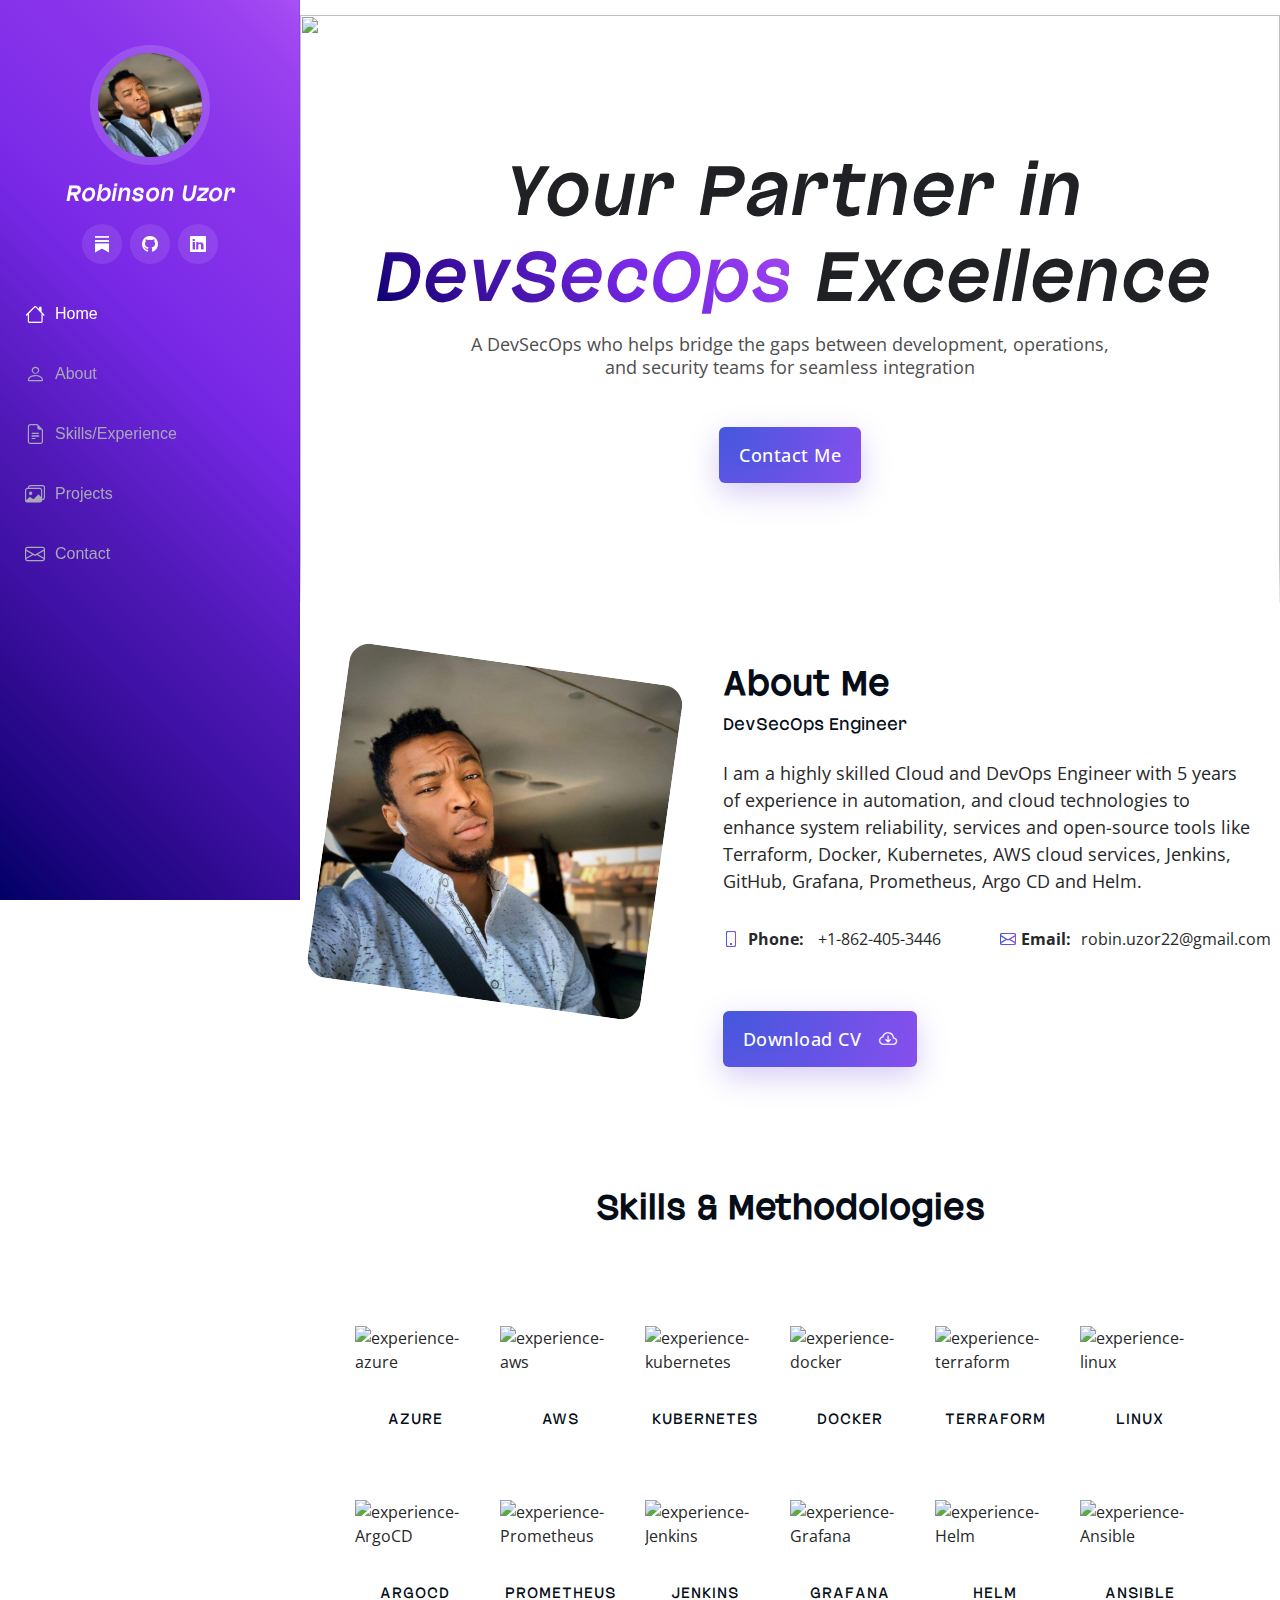
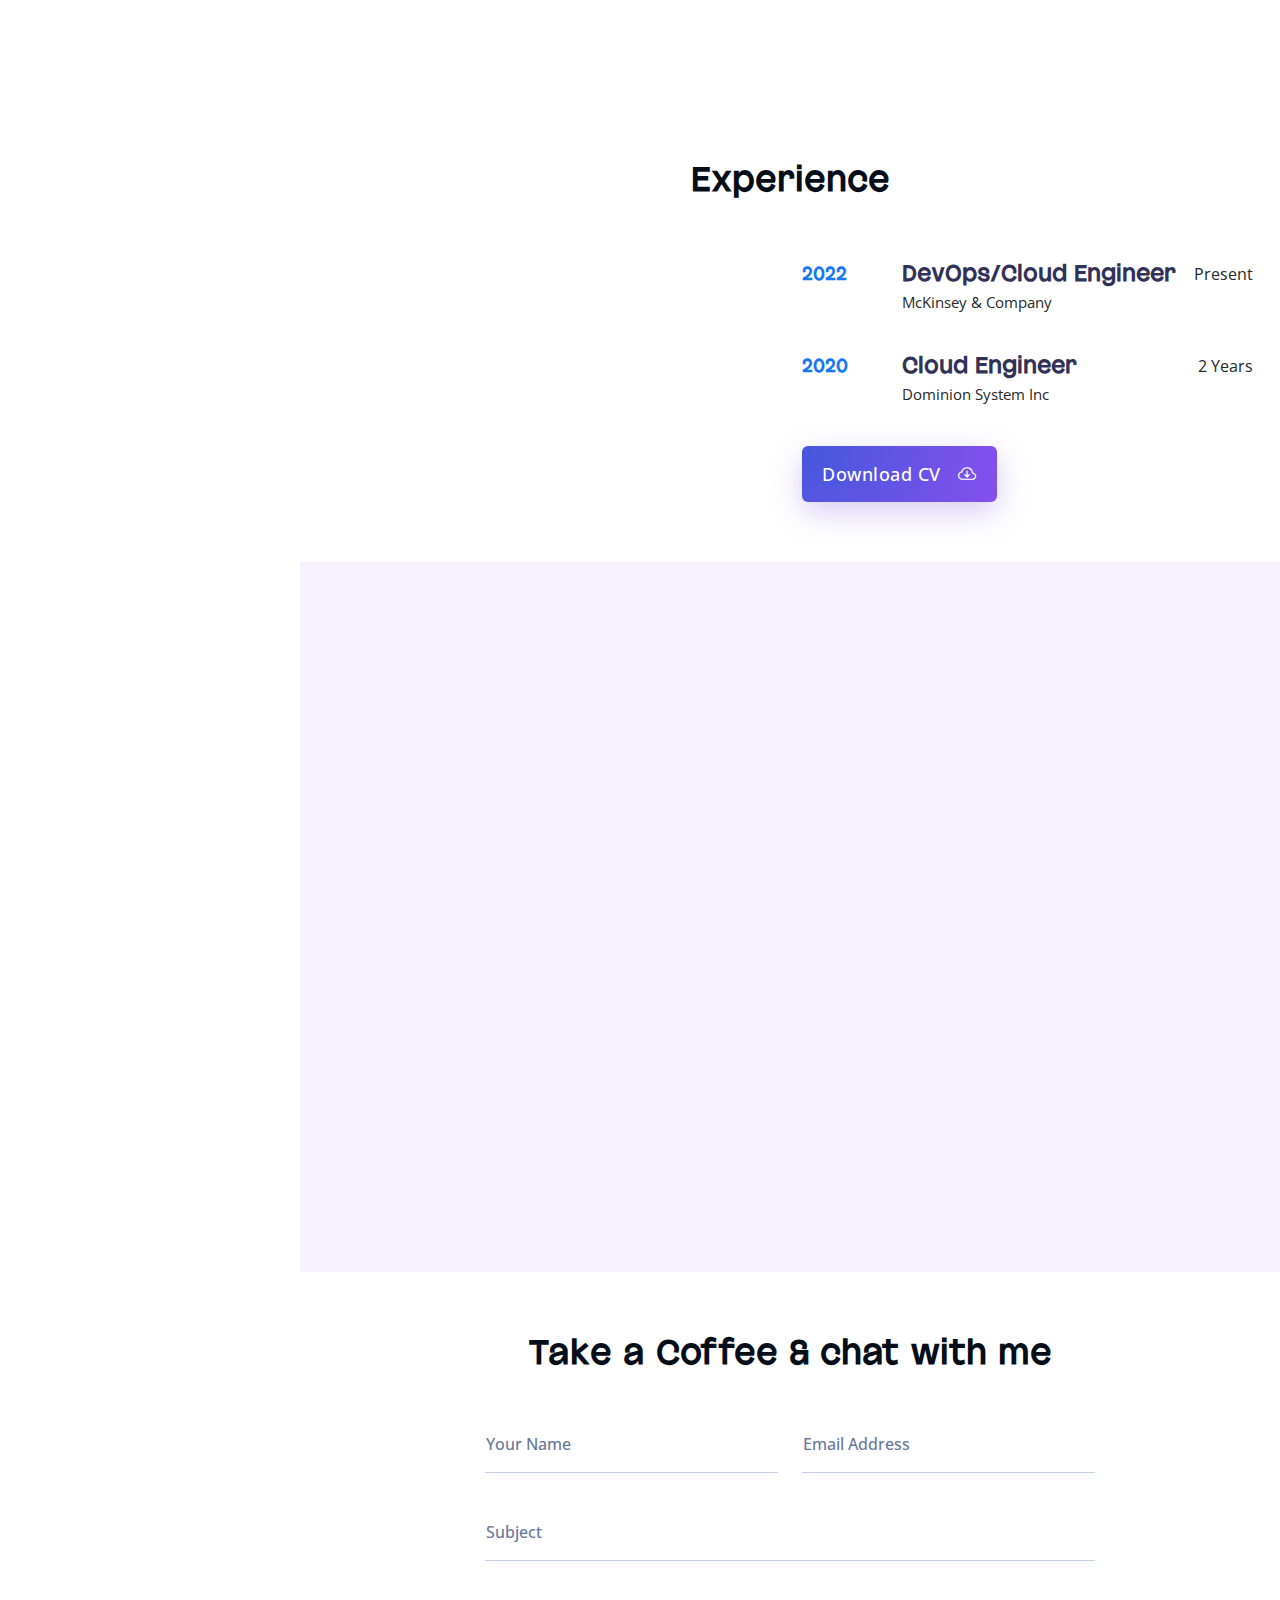
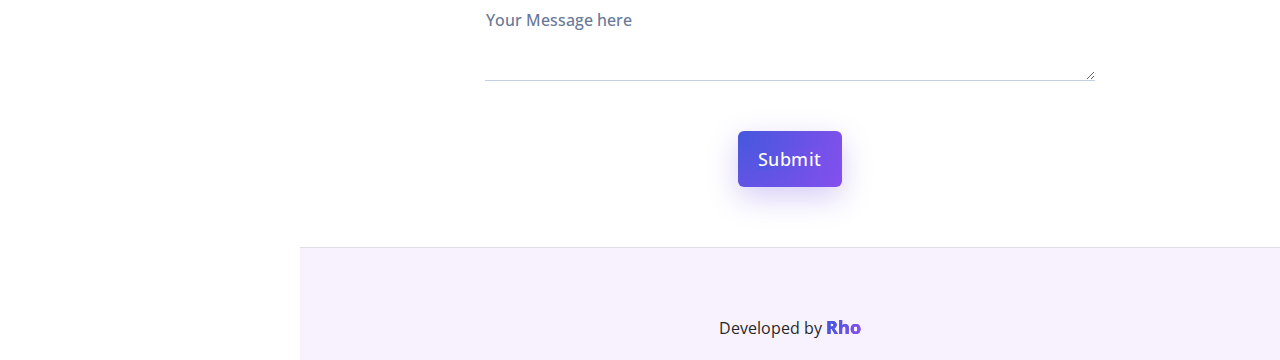
==== commit ecde1f47: "about text edit" ====
--- a/index.html
+++ b/index.html
@@ -180,8 +180,7 @@
               <h3>DevSecOps Engineer</h3>
               <p class=" py-3">
                 I am a highly skilled Cloud and DevOps Engineer with 5 years of experience in automation, and cloud technologies to enhance
-                system reliability, security and performance with strong knowledge in cloud infrastructure and open-source tools like Terraform,
-                Docker, Kubernetes, EKS, AWS code pipeline, AWS code build, Jenkins. 
+                system reliability, services and open-source tools like Terraform, Docker, Kubernetes, AWS cloud services, Jenkins, GitHub, Grafana, Prometheus, Argo CD and Helm. 
               </p>
               <div class="row">
                 <div class="col-lg-6">
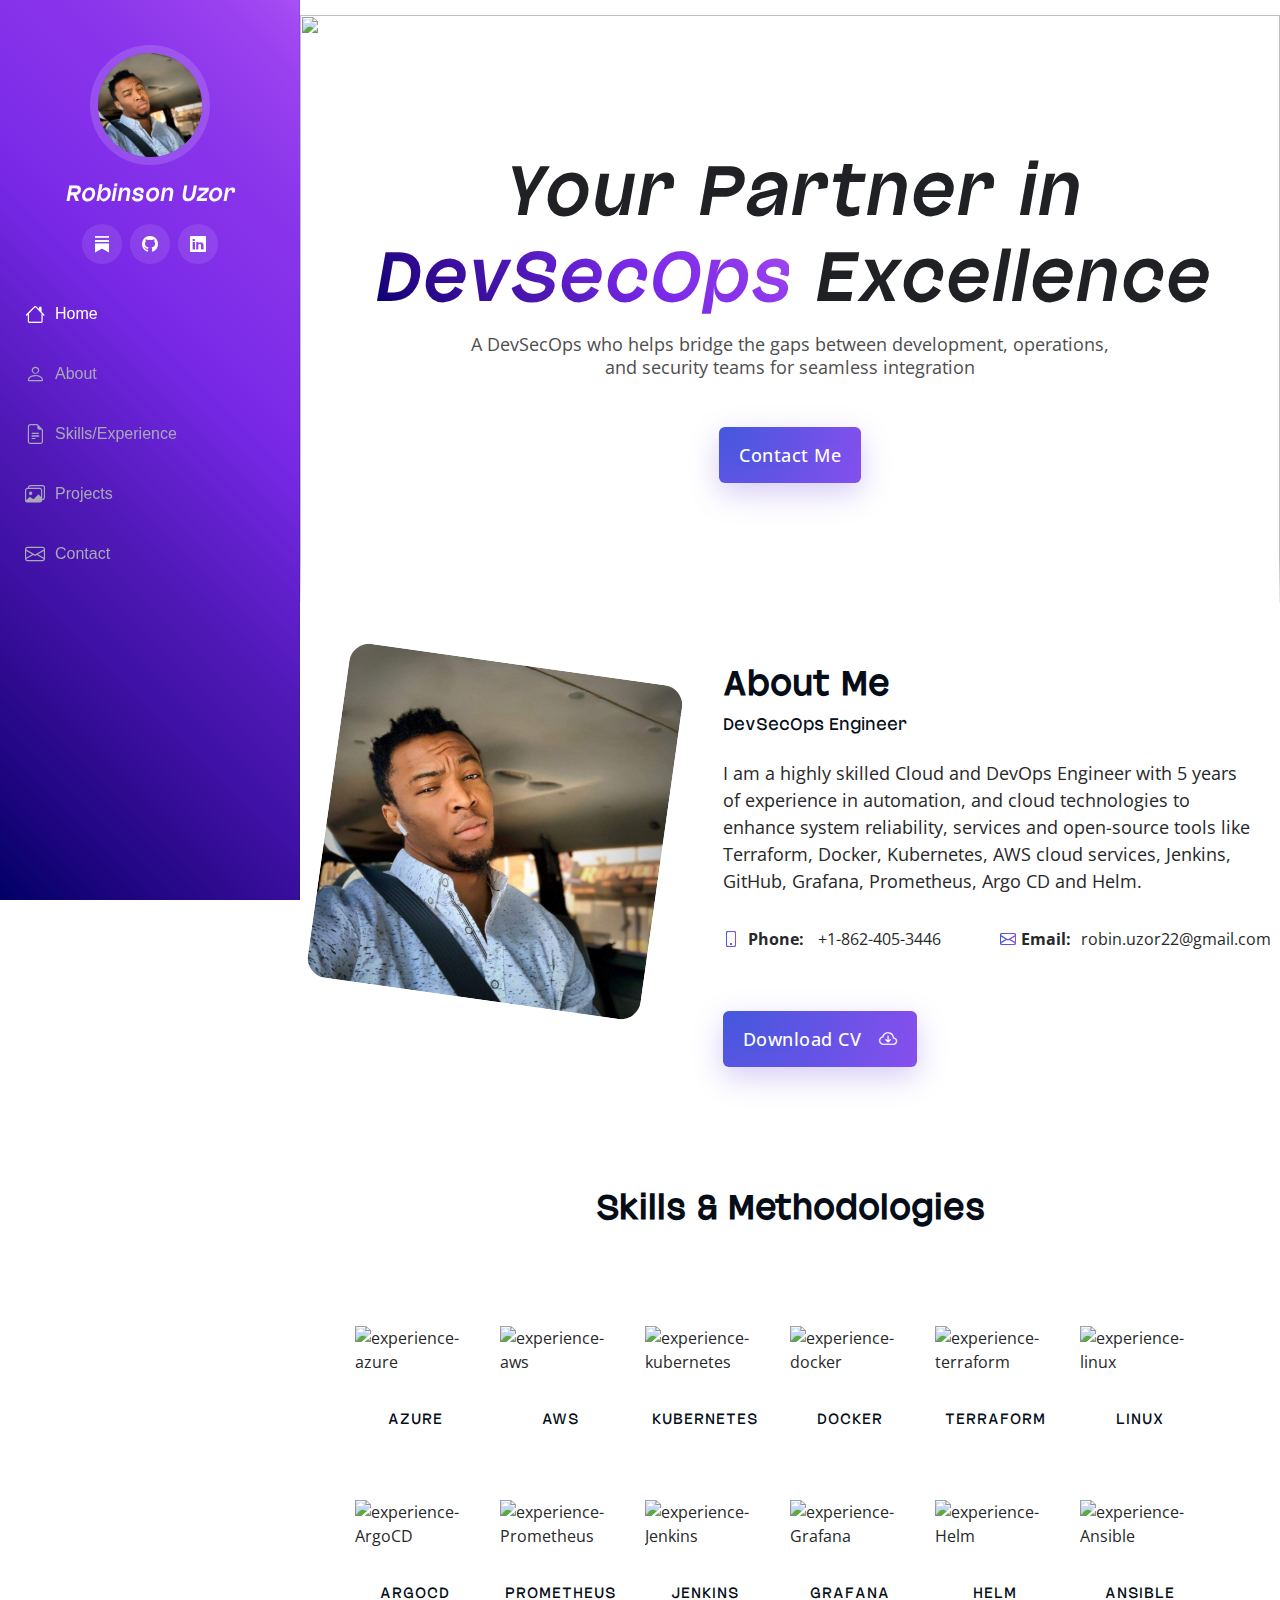
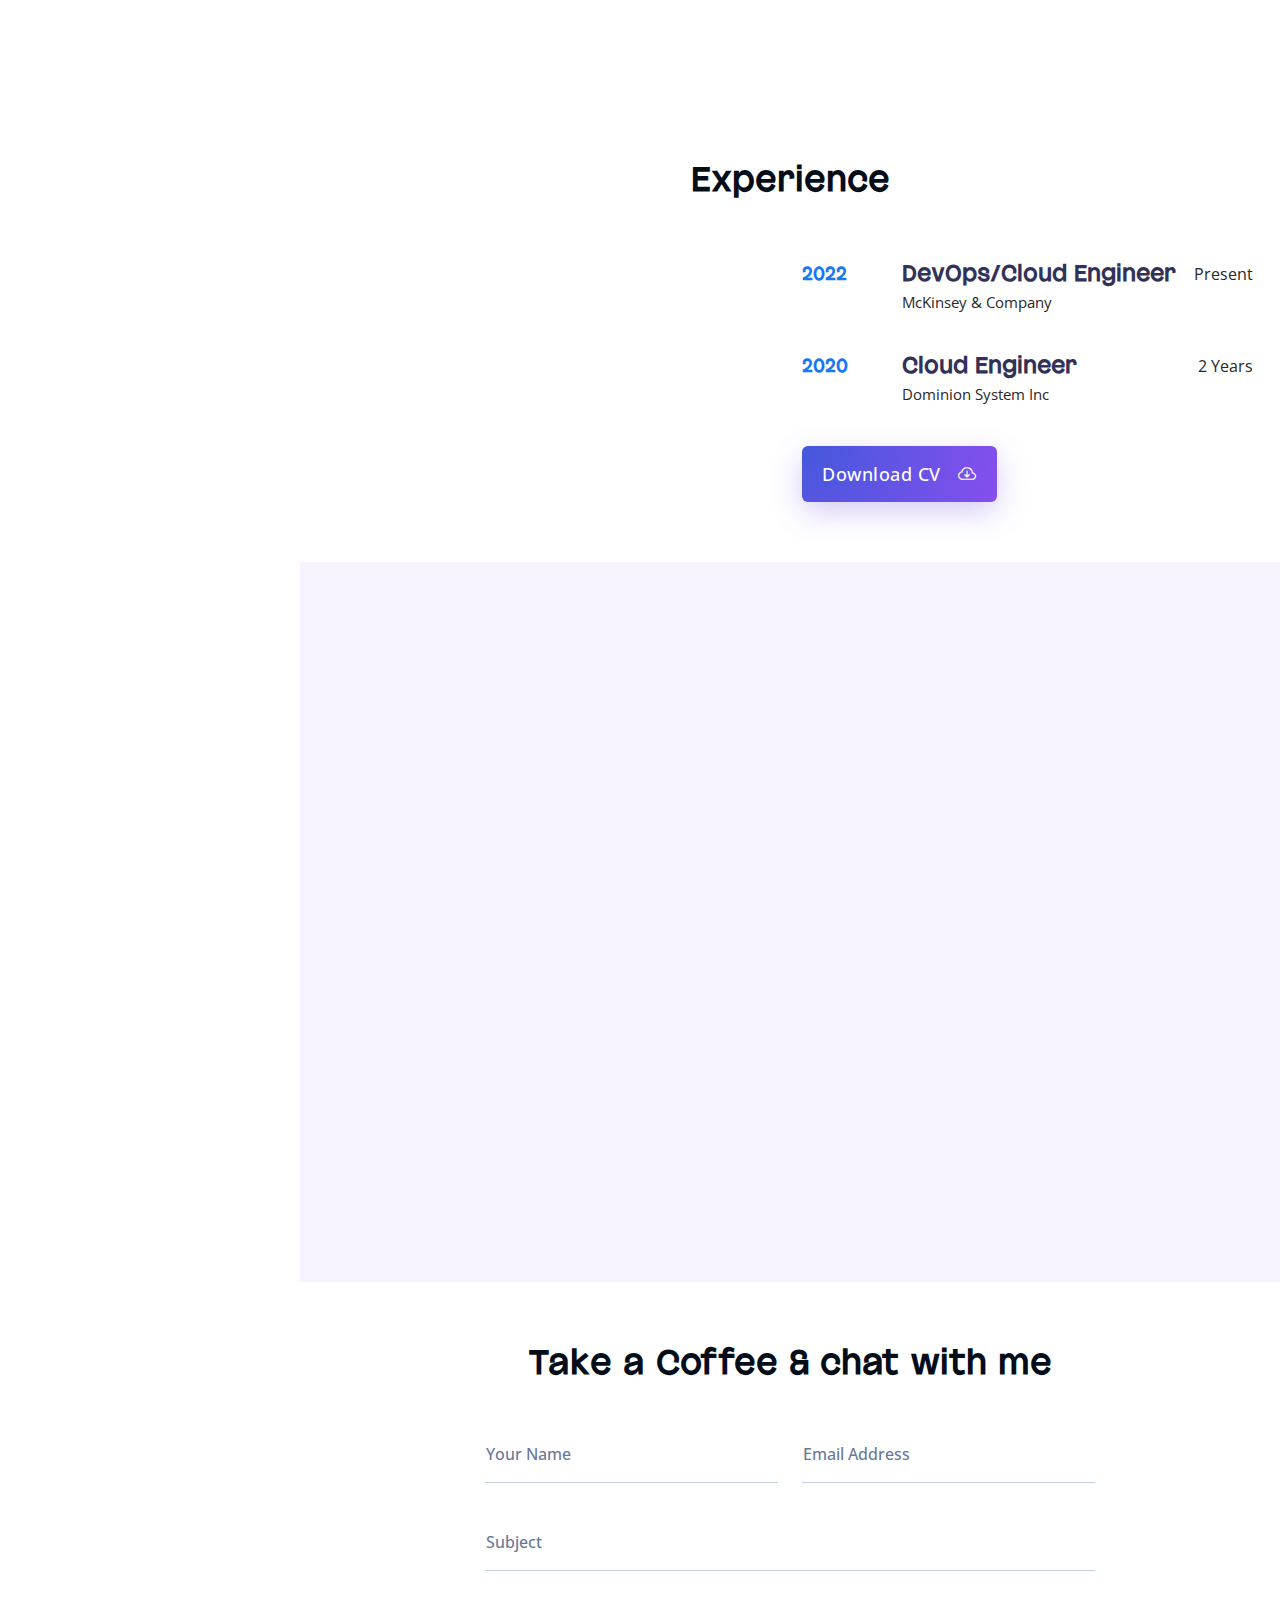
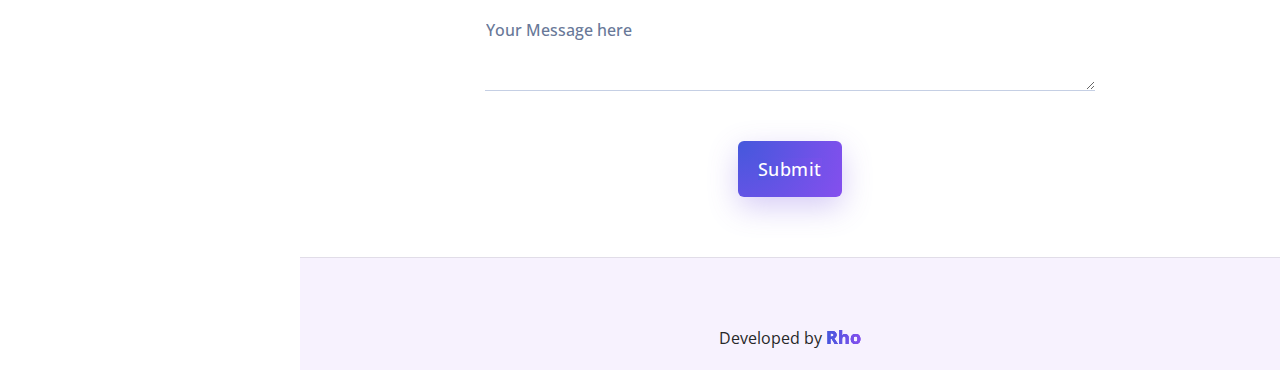
==== commit ab431fc2: "first project added" ====
--- a/index.html
+++ b/index.html
@@ -785,7 +785,7 @@
                   </div>
                   
                   <img
-                    src="assets/img/portfolio/app-1.jpg"
+                    src="assets/img/Automated Authentication with AWS Cognito & Nextjs.jpg"
                     class="img-fluid"
                     alt=""
                   />
@@ -794,7 +794,7 @@
                     <h4>Lorem ipsum, dolor sit amet consectetur</h4>
                     
                     <a
-                      href="#"
+                      href="https://www.linkedin.com/posts/robinson-uzor_aws-cognito-devops-activity-7296497912635641856-jclv?utm_source=social_share_send&utm_medium=android_app&rcm=ACoAAEeo7mUBAL_Nh88YTZaPVdOXpYaRtpoWkUo&utm_campaign=whatsapp"
                       title="More Details"
                       class="details-link"
                       ><i class="bi bi-arrow-up-right-square"></i
